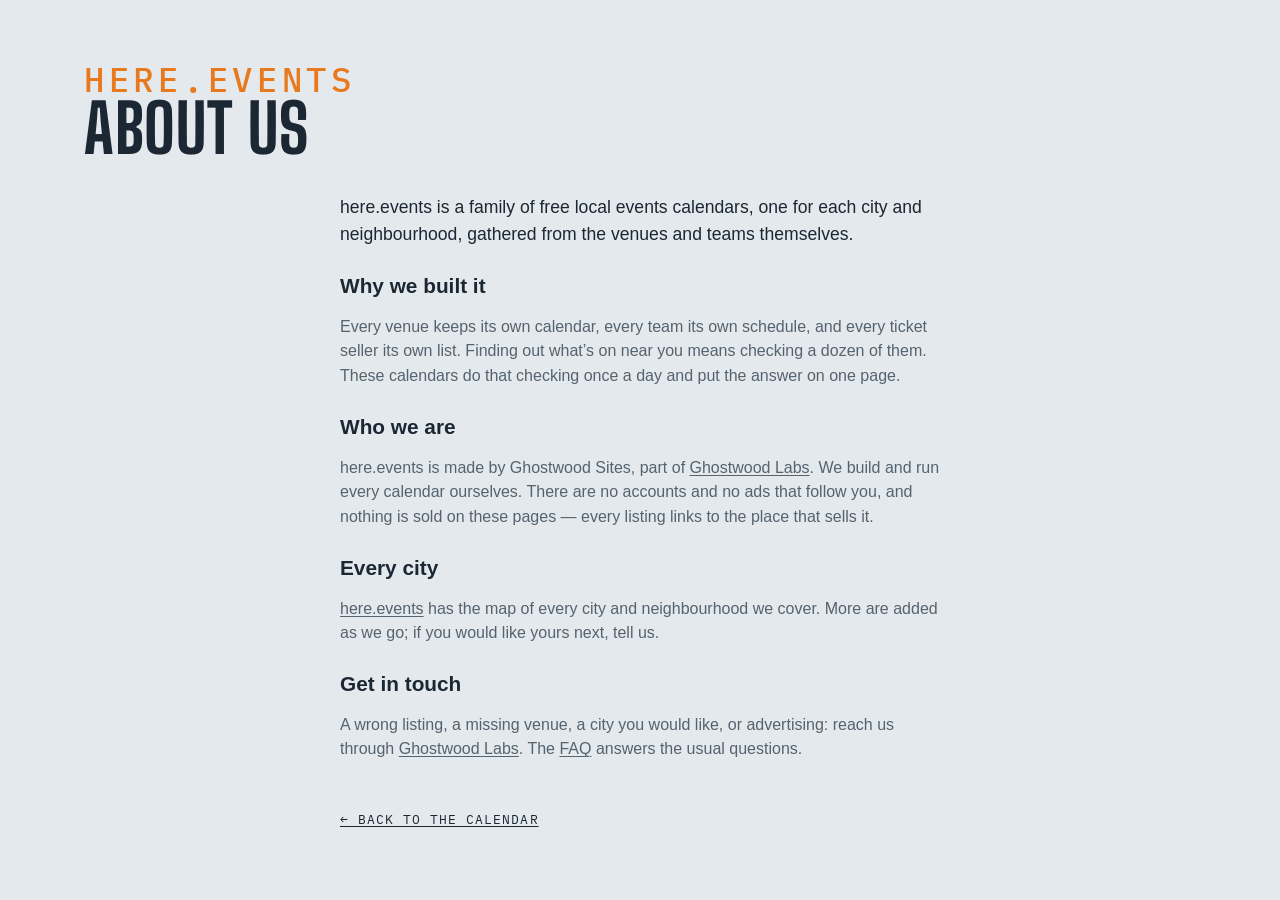
==== site/about.html @ 6497a16a "Sources and About Us as their own pages, FAQ the same on every site, More Cities centred Co-Authored" ====
<!DOCTYPE html>
<html lang="en">
<head>
<meta charset="utf-8">
<meta name="viewport" content="width=device-width, initial-scale=1, viewport-fit=cover">
<meta name="theme-color" media="(prefers-color-scheme: light)" content="#edf1f4">
<meta name="theme-color" media="(prefers-color-scheme: dark)" content="#141a20">
<script>
  try {
    var t = localStorage.getItem('lqa-theme');
    var PHONE = '(max-width: 640px), (pointer: coarse) and (max-height: 500px)';
    if ((t === 'light' || t === 'dark') && !matchMedia(PHONE).matches) document.documentElement.dataset.theme = t;
  } catch (e) { /* no storage — system it is */ }
</script>
<title>About Us — here.events</title>
<meta name="description" content="About here.events: free local events calendars for each city and neighbourhood, gathered from the venues and teams themselves.">
<link rel="icon" href="favicon.svg" type="image/svg+xml">
<link rel="preconnect" href="https://fonts.googleapis.com">
<link rel="preconnect" href="https://fonts.gstatic.com" crossorigin>
<link href="https://fonts.googleapis.com/css2?family=Big+Shoulders:opsz,wght@10..72,500;10..72,700&family=IBM+Plex+Mono:wght@400;500&display=swap" rel="stylesheet">
<link rel="stylesheet" href="styles.css?v=__V__">
<script src="city.js?v=__V__"></script>
</head>
<body>

<!-- the Ghostwood Labs mark, drawn once; the masthead and the footer <use> it -->
<svg width="0" height="0" style="position:absolute" aria-hidden="true">
  <symbol id="gw-mark" viewBox="0 0 576 576">
    <g fill="none" stroke="currentColor" stroke-width="24" stroke-linecap="round" stroke-linejoin="round">
      <path d="M300.19 51.03A26 26 0 0 1 275.81 51.03L235.63 29.71A26 26 0 0 0 210.57 30.08L103.63 91.02A26 26 0 0 0 90.5 113.61L90.5 161.4A26 26 0 0 1 77.38 183.98L39.62 205.52A26 26 0 0 0 26.5 228.1L26.5 347.9A26 26 0 0 0 39.62 370.48L77.38 392.02A26 26 0 0 1 90.5 414.6L90.5 462.39A26 26 0 0 0 103.63 484.98L210.57 545.92A26 26 0 0 0 235.63 546.29L275.81 524.97A26 26 0 0 1 300.19 524.97L340.37 546.29A26 26 0 0 0 365.43 545.92L472.37 484.98A26 26 0 0 0 485.5 462.39L485.5 414.6A26 26 0 0 1 498.62 392.02L536.38 370.48A26 26 0 0 0 549.5 347.9L549.5 228.1A26 26 0 0 0 536.38 205.52L498.62 183.98A26 26 0 0 1 485.5 161.4L485.5 113.61A26 26 0 0 0 472.37 91.02L365.43 30.08A26 26 0 0 0 340.37 29.71L300.19 51.03Z"/>
      <path d="M288 57.5L288 177.5"/>
      <path d="M288 518.5L288 403.5"/>
      <path d="M90.5 176.5L144.63 204.58A26 26 0 0 0 169.19 204.26L209.58 181.92A26 26 0 0 0 223 159.17L223 101.5L158.5 137.5"/>
      <path d="M485.5 176.5L431.37 204.58A26 26 0 0 1 406.81 204.26L366.42 181.92A26 26 0 0 1 353 159.17L353 101.5L417.5 137.5"/>
      <path d="M157 211L157 287.5"/>
      <path d="M419 211L419 287.5"/>
      <path d="M90.5 399.5L144.63 371.42A26 26 0 0 1 169.19 371.74L209.58 394.08A26 26 0 0 1 223 416.83L223 474.5L158.5 438.5"/>
      <path d="M485.5 399.5L431.37 371.42A26 26 0 0 0 406.81 371.74L366.42 394.08A26 26 0 0 0 353 416.83L353 474.5L417.5 438.5"/>
      <path d="M26.5 288L92 325.5L92 250.5"/>
      <path d="M549.5 288L484 325.5L484 250.5"/>
    </g>
  </symbol>
</svg>

<!-- About us (Steve, 2026-10-29: "Create an about us section just to the left of FAQ, make it work
     the same"): one shared page for every city, word for word, like the FAQ. Styled by .ad-page. -->
<header class="masthead">
  <div class="masthead-text">
    <p class="eyebrow">here.events</p>
    <h1>About Us</h1>
  </div>
</header>
<main class="ad-page about-page">
  <p class="ad-lead">here.events is a family of free local events calendars, one for each city and neighbourhood, gathered from the venues and teams themselves.</p>

  <h2>Why we built it</h2>
  <p>Every venue keeps its own calendar, every team its own schedule, and every ticket seller its own list. Finding out what’s on near you means checking a dozen of them. These calendars do that checking once a day and put the answer on one page.</p>

  <h2>Who we are</h2>
  <p>here.events is made by Ghostwood Sites, part of <a href="https://ghostwoodlabs.com/" rel="noopener">Ghostwood Labs</a>. We build and run every calendar ourselves. There are no accounts and no ads that follow you, and nothing is sold on these pages — every listing links to the place that sells it.</p>

  <h2>Every city</h2>
  <p><a href="https://here.events/">here.events</a> has the map of every city and neighbourhood we cover. More are added as we go; if you would like yours next, tell us.</p>

  <h2>Get in touch</h2>
  <p>A wrong listing, a missing venue, a city you would like, or advertising: reach us through <a href="https://ghostwoodlabs.com/" rel="noopener">Ghostwood Labs</a>. The <a href="faq.html">FAQ</a> answers the usual questions.</p>

  <a class="ad-back" href="./">← Back to the calendar</a>
</main>
</body>
</html>
---- site/styles.css ----
/* Lower Queen Anne Events — overcast-sky palette, marquee display type. */

:root {
  --sky: #e4e9ed;        /* overcast paper (a step down from #edf1f4, Steve 2026-10-12: "a little less glaring") */
  --mist: #f7f9fb;       /* card surface (was pure white) */
  --ink: #1b2733;        /* Puget ink */
  --ink-soft: #55636f;
  --ink-bright: #1b2733; /* the logo: pure white in the dark palette, ink here */
  --line: #c3ccd4;
  --gold: #e8791d;       /* Space Needle "Galaxy Gold" */
  --gold-soft: #fbe9d8;
  /* Color coding is muted (a step back from the pure primaries) and each
     group keeps to its own family so a dot or stripe reads as what it is:
     venues are cool (blue → violet → teal), event types are warm (yellow →
     orange → red → pink). */
  /* venue hues (chips, grid ticks, agenda tags): a sweep from teal through
     blue and violet to magenta, neighbors alternating light and dark */
  /* all three families sit a step back from the pure primaries: the same
     hues, less glare, so the stripes and ticks read after the titles */
  --v-ball: #9e3c2d; --v-empower: #9e502d; --v-coors: #9e642d; --v-mission: #9e782d; --v-fillmore: #9e8c2d;
  --v-paramount: #9c9e2d; --v-buell: #889e2d; --v-ellie: #749e2d; --v-boettcher: #609e2d; --v-bellco: #4d9e2d;
  --v-coliseum: #399e2d; --v-nwc: #2d9e36; --v-ogden: #2d9e4a; --v-bluebird: #2d9e5d; --v-summit: #2d9e71;
  --v-marquis: #2d9e85; --v-cervantes: #2d9e99; --v-ophelias: #2d8f9e; --v-hidive: #2d7b9e; --v-grizzly: #2d679e;
  --v-oriental: #2d539e; --v-meowwolf: #2d3f9e; --v-comedyworks: #2f2d9e; --v-vinyl: #432d9e; --v-magness: #572d9e;
  --v-levitt: #6b2d9e; --v-redrocks: #7e2d9e; --v-fiddlers: #922d9e; --v-gothic: #9e2d95; --v-dsgp: #9e2d81;
  --v-folsom: #9e2d6e; --v-cuevents: #9e2d5a; --v-boulder: #9e2d46; --v-chautauqua: #9e2d32;
  --venue-text: 72%;     /* how much of the venue hue the card's venue label keeps (light mode) */
  --tint: 26%;           /* the venue wash behind a series card (light mode; 13% in the dark palette) */
  --row-a: #f3f6f8; --row-b: #d6dde3; /* the list's rows alternate light and dark grey; only a series keeps its venue's hue (Steve, 2026-10-20) */
  /* event-type hues (calendar ticks, agenda right edge): concerts salmon and
     arts crimson keep clear of the brand orange; movies slate = "quiet" */
  --t-concert: #d9664f;
  --t-sports: #d4b106;
  --t-arts: #b8303f;
  --t-movie: #7a8a99;
  --t-community: #d63f9c;
  --t-expo: #2a9d8f;      /* conventions & expos: turquoise, the one hue the types didn't use */
  --t-bar: #c28a12;       /* bar nights: amber, an ale between the sports yellow and concert salmon */
  --alert: #e02b26;       /* cancelled / postponed notes: plain bright red */
  --barh-base: 3.4rem;   /* the pinned filter bar's height (chips 2.25rem + padding) */
  --titleh: 1.7rem;      /* the bar's title line (1.2rem + .5rem gap), added while scrolled */
  --barh: var(--barh-base); /* what the sticky things below the bar offset by */
  --rule: color-mix(in srgb, var(--line), var(--ink-soft)); /* list dividers: a step brighter than --line */
  /* the scorebug (the live game block, .tf-bug): a light panel in this theme, the broadcast's charcoal in the dark one (Steve, 2026-10-12: the charcoal panel on the light card looked bad) */
  --bug-bg: #f9fafb; --bug-frame: #c9d2da; --bug-ink: #1b2733; --bug-soft: #55636f; --bug-dim: #7c8894; --bug-rowline: #d5dce3; --bug-off: #b3bcc5; --bug-muted: #6b7784; --bug-score-bg: #ffffff; --bug-shadow: rgba(15, 25, 35, .10); --bug-redzone: #c8261f;
  --bug-bw: 1px; --frame: var(--line); --frame-w: 1px; /* the game block's frame and the bug's rules: hairlines in the card's line colour here, the 2px broadcast frame in the dark theme (Steve, 2026-10-12: "soften … the borders in general") */
  --cell-mix: 22%; --cell-ink: var(--ink); --cell-bar: 4px; --cell-shadow: none; /* the bug's team cells: a wash of the club colour with a bar of it at the left and ink type, instead of the solid cell ("soften the colors here") */
  --tick-mix: var(--ink); --tick-pct: 65%; /* the refresh countdown ring: the club's colour mixed toward ink here, toward white on the dark ground (the mix itself is written in the .tf-refresh rule: a token holding var(--team-2) would resolve here on :root, where no club colour exists, and come out empty) */
  --dot: color-mix(in srgb, var(--ink-soft) 40%, transparent); /* the dotted underline under the watch strip's links */
  --display: "Big Shoulders", "Arial Narrow", sans-serif;
  --body: -apple-system, BlinkMacSystemFont, "Segoe UI", "Helvetica Neue", sans-serif;
  --mono: "IBM Plex Mono", ui-monospace, Menlo, monospace;
}
/* Dark palette. Applies when the system prefers dark and the visitor hasn't
   picked Light, or whenever they've picked Dark (the toggle sets
   data-theme on <html>; "system" leaves it unset). The two blocks must
   stay identical — CSS has no way to give one ruleset two unrelated
   conditions. */
@media (prefers-color-scheme: dark) {
  :root:not([data-theme="light"]) {
    color-scheme: dark;
    --sky: #141a20; --mist: #1d252e; --ink: #e8edf1; --ink-soft: #9aa7b2; --ink-bright: #ffffff;
    --line: #333f4a; --gold: #f08a33; --gold-soft: #3a2a1a;
    --v-ball: #e99285; --v-empower: #e9a485; --v-coors: #e9b685; --v-mission: #e9c785; --v-fillmore: #e9d985;
    --v-paramount: #e8e985; --v-buell: #d6e985; --v-ellie: #c4e985; --v-boettcher: #b3e985; --v-bellco: #a1e985;
    --v-coliseum: #8fe985; --v-nwc: #85e98d; --v-ogden: #85e99e; --v-bluebird: #85e9b0; --v-summit: #85e9c1;
    --v-marquis: #85e9d3; --v-cervantes: #85e9e5; --v-ophelias: #85dce9; --v-hidive: #85cae9; --v-grizzly: #85b8e9;
    --v-oriental: #85a7e9; --v-meowwolf: #8595e9; --v-comedyworks: #8785e9; --v-vinyl: #9885e9; --v-magness: #aa85e9;
    --v-levitt: #bc85e9; --v-redrocks: #cd85e9; --v-fiddlers: #df85e9; --v-gothic: #e985e2; --v-dsgp: #e985d0;
    --v-folsom: #e985be; --v-cuevents: #e985ad; --v-boulder: #e9859b; --v-chautauqua: #e98589;
    --venue-text: 100%; --tint: 13%;
    --row-a: #1e252c; --row-b: #2c343c;
    --t-concert: #f0806a; --t-sports: #f2d21b; --t-arts: #d63a4f;
    --t-movie: #8b9db0; --t-community: #e660a8; --t-expo: #4fd1c5; --t-bar: #e3ad3c; --alert: #ff4b3e;
    --bug-bg: #2b2d30; --bug-frame: #c9cdd2; --bug-ink: #f4f4f4; --bug-soft: #d5d8dc; --bug-dim: #b9bec4; --bug-rowline: #5c6167; --bug-off: #6a6d72; --bug-muted: #4a4f56; --bug-score-bg: #fafafa; --bug-shadow: rgba(0, 0, 0, .35); --bug-redzone: #ff7b7b;
  --bug-bw: 2px; --frame: var(--ink-soft); --frame-w: 2px; --cell-mix: 100%; --cell-ink: #fff; --cell-bar: 0px; --cell-shadow: 0 1px 2px rgba(0, 0, 0, .5);
    --bug-bw: 2px; --frame: var(--ink-soft); --frame-w: 2px; --cell-mix: 100%; --cell-ink: #fff; --cell-bar: 0px; --cell-shadow: 0 1px 2px rgba(0, 0, 0, .5);
    --tick-mix: white; --tick-pct: 45%;
    --dot: color-mix(in srgb, var(--ink-soft) 60%, transparent);
  }
}
:root[data-theme="dark"] {
  color-scheme: dark;
  --sky: #141a20; --mist: #1d252e; --ink: #e8edf1; --ink-soft: #9aa7b2; --ink-bright: #ffffff;
  --line: #333f4a; --gold: #f08a33; --gold-soft: #3a2a1a;
  --v-ball: #e99285; --v-empower: #e9a485; --v-coors: #e9b685; --v-mission: #e9c785; --v-fillmore: #e9d985;
  --v-paramount: #e8e985; --v-buell: #d6e985; --v-ellie: #c4e985; --v-boettcher: #b3e985; --v-bellco: #a1e985;
  --v-coliseum: #8fe985; --v-nwc: #85e98d; --v-ogden: #85e99e; --v-bluebird: #85e9b0; --v-summit: #85e9c1;
  --v-marquis: #85e9d3; --v-cervantes: #85e9e5; --v-ophelias: #85dce9; --v-hidive: #85cae9; --v-grizzly: #85b8e9;
  --v-oriental: #85a7e9; --v-meowwolf: #8595e9; --v-comedyworks: #8785e9; --v-vinyl: #9885e9; --v-magness: #aa85e9;
  --v-levitt: #bc85e9; --v-redrocks: #cd85e9; --v-fiddlers: #df85e9; --v-gothic: #e985e2; --v-dsgp: #e985d0;
  --v-folsom: #e985be; --v-cuevents: #e985ad; --v-boulder: #e9859b; --v-chautauqua: #e98589;
  --venue-text: 100%; --tint: 13%;
  --row-a: #1e252c; --row-b: #2c343c;
  --t-concert: #f0806a; --t-sports: #f2d21b; --t-arts: #d63a4f;
  --t-movie: #8b9db0; --t-community: #e660a8; --t-expo: #4fd1c5; --t-bar: #e3ad3c; --alert: #ff4b3e;
  --bug-bg: #2b2d30; --bug-frame: #c9cdd2; --bug-ink: #f4f4f4; --bug-soft: #d5d8dc; --bug-dim: #b9bec4; --bug-rowline: #5c6167; --bug-off: #6a6d72; --bug-muted: #4a4f56; --bug-score-bg: #fafafa; --bug-shadow: rgba(0, 0, 0, .35); --bug-redzone: #ff7b7b;
  --tick-mix: white; --tick-pct: 45%;
  --dot: color-mix(in srgb, var(--ink-soft) 60%, transparent);
}
:root[data-theme="light"] { color-scheme: light; }

* { box-sizing: border-box; }
html { scroll-behavior: smooth; overflow-x: clip; } /* clip: the footer bleeds to the viewport edges */
@media (prefers-reduced-motion: reduce) { html { scroll-behavior: auto; } }
/* the page is 62rem wide, and steps wider on big screens so event names
   get a single line: the calendar column is fixed, so all of the extra
   width goes to the cards (the footer line follows) */
:root { --pagew: 62rem; }
@media (min-width: 1180px) { :root { --pagew: 72rem; } }
@media (min-width: 1360px) { :root { --pagew: 80rem; } }
body {
  /* no bottom padding: the sticky footer is the page's last thing, and any
     padding here would show as a blank band under it once the list is short.
     A column flex at least a viewport tall, so a short page (the Teams view
     with one team) still puts the footer at the bottom edge */
  display: flex; flex-direction: column; min-height: 100vh; min-height: 100dvh;
  margin: 0 auto; padding: 0 1.25rem; max-width: var(--pagew);
  background: var(--sky); color: var(--ink);
  font: 16px/1.55 var(--body);
}
/* flex items refuse to shrink below their content's minimum width, so one
   unwrappable line (a TV listing, the compact bar's title) would push a whole
   section past a phone's edge; let them shrink like blocks */
body > * { min-width: 0; }
a { color: inherit; text-underline-offset: 2px; }
:focus-visible { outline: 2px solid var(--ink-soft); outline-offset: 2px; }

/* ---- masthead ---- */
.masthead {
  display: flex; flex-wrap: wrap; gap: 1.5rem; align-items: flex-end;
  justify-content: space-between; padding: 2.5rem 0 1rem;
}
.eyebrow {
  font-family: var(--mono); font-size: .8rem; letter-spacing: .12em;
  text-transform: uppercase; color: var(--gold); margin: 0 0 .3rem;
}
h1 {
  font-family: var(--display); font-weight: 700; font-size: clamp(2.6rem, 7vw, 4.2rem);
  line-height: .92; text-transform: uppercase; letter-spacing: .01em; margin: 0;
}
.masthead-text { min-width: 0; max-width: 100%; } /* a flex item would grow to its widest line and push past a phone's edge */
/* "More Cities" (See All until 2026-10-13, Other Places until 2026-10-18): the pill before the theme pill, to the same map (Steve, 2026-10-12); in the pinned bar the chip's text folds away and the map glyph stays */
/* Add To My Calendar: the first of the masthead's tools (Steve, 2026-10-26, "should move here" — beside More Cities; in the bar from 2026-09-16 until then), sized like the More Cities pill beside it */
.masthead-tools #subscribeBtn { order: 3; display: inline-flex; align-items: center; gap: .45rem; min-height: calc(1.7rem + 8px); padding: 0 .95em; }
.masthead-tools #subscribeBtn svg { width: 1rem; height: 1rem; flex: none; }
.masthead-tools #subscribeBtn:hover { border-color: var(--ink-soft); }
.bar-title .masthead-tools #subscribeBtn { min-height: 1.7rem; padding: 0 .5em; } /* icon-only in the title line, like the pill (the label rule is .bar-title .masthead-tools .chip span) */
.masthead-tools .see-all { order: 4; display: inline-flex; align-items: center; gap: .45rem; min-height: calc(1.7rem + 8px); padding: 0 .95em; text-decoration: none; }
.masthead-tools .see-all svg { width: 1rem; height: 1rem; fill: none; stroke: currentColor; stroke-width: 1.6; stroke-linejoin: round; stroke-linecap: round; }
.masthead-tools .see-all:hover { border-color: var(--ink-soft); }
.bar-title .masthead-tools .see-all { min-height: 1.7rem; padding: 0 .5em; }
/* the mark and the name as one thing: the mark stretches to the text's
   height (eyebrow + title) and keeps square, in the footer mark's white */
.masthead { --mast-title: clamp(2.6rem, 7vw, 4.2rem); } /* the title's size; the eyebrow and the mark are cut from it */
.masthead h1 { font-size: var(--mast-title); }
/* the picture (Steve, 2026-09-21: line art, the Needle's crown the focus):
   the top of the Space Needle from the Highsmith aerial, traced to single
   smooth lines at build (a gradient-magnitude pass over the photo, see the
   memory note), a 4.5:1 window from the spire tip to the Queen Anne treeline
   with the Needle centred and the Cascades ridge behind
   (design/lqa-masthead-lines-gen.py). The
   drawing is a luminance mask (masthead-lines.png, white = line) over a box
   of ink, so the lines are the palette's own ink in either theme. A band
   behind the masthead, the Needle toward the right, dissolving into the page
   on every side — no hard edge where the art stops (Steve, 2026-09-21) */
.masthead { min-height: 11rem; overflow: hidden; isolation: isolate; } /* a slim band (Steve, 2026-09-20: minimal) */
.masthead-photo { /* the drawing fills the gap between the name and the theme pill (Steve, 2026-10-05: "in all the modes try to make it fill this space"): a flex item between them, as tall as the band (the negative margins reach over the band's padding) */
  order: 1; flex: 1 1 0; align-self: stretch; min-width: 0; z-index: -1;
  margin: -2.5rem 0 -1rem; pointer-events: none;
  background: #fff; opacity: .9; /* white lines on the dark palette, black on the light one (Steve: "white and black with antialiasing") */
  -webkit-mask-image: url(masthead-lines.png), linear-gradient(to right, transparent 0%, #000 10%, #000 92%, transparent 100%), linear-gradient(to bottom, #000 0%, #000 58%, transparent 100%);
  mask-image: url(masthead-lines.png), linear-gradient(to right, transparent 0%, #000 10%, #000 92%, transparent 100%), linear-gradient(to bottom, #000 0%, #000 58%, transparent 100%);
  -webkit-mask-size: auto 100%, 100% 100%, 100% 100%; mask-size: auto 100%, 100% 100%, 100% 100%; /* the drawing at the band's height, however wide the gap: the Needle stays whole, the ridge beside it shows as far as the gap allows */
  -webkit-mask-position: 50% 0%, 0 0, 0 0; mask-position: 50% 0%, 0 0, 0 0; /* the Needle is at the drawing's centre, so its spire is the centre of the gap at every width (Steve, 2026-10-05: "make the center the top of the needle") */
  -webkit-mask-repeat: no-repeat; mask-repeat: no-repeat;
  mask-mode: luminance, alpha, alpha;
  -webkit-mask-composite: source-in; mask-composite: intersect;
}
.masthead-tools { order: 2; }
:root[data-theme="light"] .masthead-photo { background: #000; opacity: .7; }
@media (prefers-color-scheme: light) { :root:not([data-theme="dark"]) .masthead-photo { background: #000; opacity: .7; } }
.masthead-text { position: relative; }
.masthead .eyebrow { font-size: calc(var(--mast-title) * .5); font-weight: 500; letter-spacing: .14em; margin-bottom: .1rem; line-height: 1; } /* "Seattle": half the title's size (Steve, 2026-09-16: twice the quarter it was), a shade bolder */
/* the masthead's tools (Steve, 2026-09-14): Add To My Calendar (back here
   2026-10-26), the More Cities pill and the theme pill at the masthead's
   right end — the bar below keeps its room for the switch, filters, search,
   the clubs and the season calendar chip */
.masthead { position: relative; }
.masthead-tools { display: flex; align-items: center; gap: .6rem; flex: none; margin-left: auto; }
.sub { color: var(--ink-soft); max-width: 34rem; margin: .8rem 0 0; }

.updated { /* the "Updated …" stamp: an eyebrow line under the title, spaced like the one above it */
  margin: .3rem 0 0; min-height: 1em;
}
/* Solid-ink pill with the page background as its text — a dark pill in
   light mode, a light one in dark — softened on hover (the event sheet's
   Tickets button). */
.btn-cal {
  display: inline-flex; align-items: center; gap: .55em; margin: auto 0;
  font: 600 1rem/1 var(--body); color: var(--sky); background: var(--ink);
  border: 0; border-radius: 999px; padding: .85em 1.4em .85em 1.15em; cursor: pointer;
  transition: background .15s, color .15s;
}
.btn-cal svg { width: 1.15em; height: 1.15em; flex: none; }
.btn-cal:hover { background: var(--ink-soft); color: var(--sky); }
/* the subscribe pop: app.js placeSubscribePop fixes it under the masthead's
   Add To My Calendar button (right edges aligned); these are the fallback
   position and the look */
.pop {
  position: absolute; right: 0; top: calc(100% + 1.1rem); z-index: 10;
  width: min(18rem, 100%); background: var(--mist); border: 1px solid var(--line);
  border-radius: 8px; padding: 1rem 1.1rem; box-shadow: 0 8px 28px rgba(15, 25, 35, .18);
  font-size: .92rem;
}
.pop p { margin: 0 0 .6rem; }
.pop > :last-child { margin-bottom: 0; }
/* everything in the pop sits on one centre line: the checkbox row, the
   three named calendar tiles, the QR / Copy Link chips, then the note */
.pop-tiles { display: grid; grid-template-columns: repeat(3, 4.6rem); justify-content: center; gap: .6rem; margin: 0 0 .7rem; }
.pop-tools { display: flex; justify-content: center; gap: .5rem; margin: 0 0 .9rem; }
.pop-tools .chip { display: inline-flex; align-items: center; gap: .4rem; text-decoration: none; padding: .45em .85em; }
.pop-tools .chip svg { width: 1rem; height: 1rem; flex: none; color: var(--gold); }
.pop-tools .chip:hover { border-color: var(--ink-soft); }
/* Copy Link: a check replaces the icon for a moment after copying */
.pop-tools .chip.is-done svg { display: none; }
.pop-tools .chip.is-done::before { content: "✓"; font-weight: 700; line-height: 1; }
.qr-panel { text-align: center; margin-bottom: .6rem; }
#qrImg {
  display: inline-block; width: 170px; height: 170px;
  background: #fff; padding: 6px; border-radius: 8px;
}
#qrImg svg { display: block; width: 100%; height: 100%; }
/* a tile: the service's icon over its name */
.tile {
  display: grid; justify-items: center; gap: .4rem;
  padding: .6rem .3rem .5rem; border: 1px solid var(--line); border-radius: 10px;
  background: var(--sky); text-decoration: none; color: var(--ink-soft);
}
.tile-logo { width: 2.4rem; height: 2.4rem; border-radius: 8px; object-fit: contain; }
.tile span { font-family: var(--mono); font-size: .62rem; text-transform: uppercase; letter-spacing: .08em; line-height: 1; }
.tile:hover { border-color: var(--ink-soft); color: var(--ink); }
/* ---- filter bar: one row of matching chips ---- */
/* Funnel (filters), Reset, Copy link, Add To Calendar, then the theme toggle
   at the right end. position: relative makes the bar the box the subscribe
   pop hangs from. */
.filterbar {
  display: flex; flex-wrap: nowrap; gap: .6rem; align-items: center;
  margin: .75rem 0 0; position: relative;
}
.filterbar > * { flex-shrink: 0; }
.filterbar .chip {
  display: inline-flex; align-items: center; gap: .45rem; min-height: 2.25rem;
  position: relative; /* for the visually-hidden labels in .is-tight */
}
.filterbar .chip svg { width: 1rem; height: 1rem; flex: none; }
.filterbar .chip:not(:disabled):hover { border-color: var(--ink-soft); }
/* the funnel's chevron is the panel's open/closed indicator. Its outline is
   deliberately the same whether or not a filter is active — Reset lighting
   up is the "something's filtered" signal. */
/* The bar can't wrap. When its content wouldn't fit — app.js measures and
   sets .is-tight — the view switch's words go (see .view-toggle); the labeled
   Add To My Calendar chip that used to shed its label here left the bar for
   the masthead 2026-10-26. */
/* the Teams chip is a switch: solid while its view is on show */
/* the view switch: list | month | home teams, a three-stop pill like the theme's (same rules, .view-toggle) */
.view-toggle[data-active="month"] .theme-knob { left: calc(3px + var(--tt)); }
.view-toggle[data-active="teams"] .theme-knob { left: calc(3px + 2 * var(--tt)); }
.view-toggle button[aria-checked="true"] { color: var(--sky); }
/* while the Teams view is up the agenda's own controls step aside — the
   filters, search, the Today floater, Add To Calendar and the phone's calendar chip */
html.teams-open .search-wrap,
html.teams-open .cal-toggle { display: none; } /* Add To Calendar stays: in Teams mode it offers the club's season feed */
html.teams-open #calToday { display: none; }
.cal-side:not(.is-float) .cal { margin-bottom: 1.6rem; } /* room for the TODAY tab below the docked card */
/* the search box: a chip that takes typing, a magnifier at its right end and
   no placeholder; it gives up width first when the row gets tight */
.filterbar .search-wrap { position: relative; display: flex; flex: 1 1 10rem; min-width: 10rem; max-width: none; } /* the whole of the row's slack (Steve, 2026-10-24, "span the full width"; capped at 28rem from 2026-09-15 until then) */ /* takes whatever room the row has left, never less than a word's worth: the chips drop their labels first (is-tight) */
#searchBox {
  width: 100%; font: 500 .85rem/1 var(--body); color: var(--ink); background: var(--mist);
  border: 1px solid var(--line); border-radius: 999px; padding: .5em 2.4em .5em .95em; min-height: 2.25rem;
  -webkit-appearance: none; appearance: none;
}
#searchBox::-webkit-search-cancel-button { margin-right: .2em; }
/* hover and focus both just brighten the edge — no orange ring on a text box */
#searchBox:hover { border-color: var(--ink-soft); }
#searchBox:focus, #searchBox:focus-visible { outline: none; border-color: var(--ink); }
.search-wrap svg {
  position: absolute; right: .85rem; top: 50%; width: 1rem; height: 1rem;
  transform: translateY(-50%); color: var(--ink-soft); pointer-events: none;
}
/* Right end of the bar, left to right: the calendar chip (narrow layouts
   only), then the season calendar chip (DOM order keeps the chips together;
   flex order places them); the search box grows to fill the gap before them.
   Add To My Calendar was the bar's last chip from 2026-09-16 to 2026-10-26. */
#calToggle { order: 2; }
#viewToggle { order: -1; } /* the view switch leads the bar in either mode (Steve, 2026-09-14) */
/* light / dark: a two-stop pill at the bar's right end, the ink knob
   sliding under the stop in effect (the system's side until a click) */
.theme-toggle {
  position: relative; display: inline-flex; order: 5;
  padding: 3px; border: 1px solid var(--line); border-radius: 999px; background: var(--mist);
}
.theme-toggle { --tt: 2rem; cursor: pointer; } /* stop width — wider on phones for the tap target; the rim and the knob are click targets too (a press anywhere steps the pill) */
.theme-toggle button {
  position: relative; z-index: 1; width: var(--tt); height: 1.7rem; cursor: pointer;
  background: none; border: 0; padding: 0; color: var(--ink-soft); border-radius: 999px;
  display: grid; place-items: center;
}
.theme-toggle button svg { width: 1rem; height: 1rem; }
.theme-toggle button[aria-checked="true"] { color: var(--sky); } /* still a click target: any stop flips */
.theme-toggle button:not([aria-checked="true"]):hover { color: var(--ink); }
.theme-knob {
  position: absolute; top: 3px; left: 3px; width: var(--tt); height: calc(100% - 6px);
  border-radius: 999px; background: var(--ink); transition: left .18s; /* ink knob, page-colored icon — like a checked box */
}
.theme-toggle[data-active="dark"] .theme-knob { left: calc(3px + var(--tt)); }
.theme-toggle[data-active="system"] .theme-knob { left: calc(3px + 2 * var(--tt)); }
@media (prefers-reduced-motion: reduce) { .theme-knob { transition: none; } }
/* the view stops carry their words — List · Month · Teams — while the bar has room (Steve, 2026-10-24,
   "span the full width … display text for the icons if there is space"; Kona first, every city the same day):
   is-tight (app.js fitFilterBar / fitTeamStrip) drops them back to icons, and the ink knob is measured under
   the lit stop by app.js placeKnob (--knob-x/--knob-w), whatever its width. After the .theme-toggle rules so
   width: auto wins. */
.view-toggle button { width: auto; min-width: var(--tt); padding: 0 .7rem 0 .55rem; gap: .4rem; display: inline-flex; align-items: center; justify-content: center; }
.view-toggle .vt-label { font: 500 .8rem/1 var(--body); letter-spacing: .01em; white-space: nowrap; }
.filterbar.is-tight .view-toggle button { padding: 0; width: var(--tt); }
.filterbar.is-tight .vt-label { display: none; }
.view-toggle[data-active] .theme-knob { left: var(--knob-x, 3px); width: var(--knob-w, var(--tt)); transition: left .18s, width .18s; }
@media (prefers-reduced-motion: reduce) { .view-toggle[data-active] .theme-knob { transition: none; } }
/* the Filter button rides at the end of the view pill, past a hairline, in every mode (Steve, 2026-10-24,
   "for all sites, and modes combine these"): icon + word like the stops, the word going with is-tight; while
   the panel is open it wears the ink like a knob of its own. It is not a stop: the knob never moves to it. */
.view-toggle .vt-filter { width: auto; min-width: var(--tt); padding: 0 .7rem 0 .55rem; } /* a stop like the others — no divider (Steve, 2026-10-24: "vert lines should be consistent") */
.filterbar.is-tight .view-toggle .vt-filter { width: auto; padding: 0 .35rem 0 .4rem; }
.view-toggle .vt-filter[aria-expanded="true"], .view-toggle .vt-filter[aria-expanded="true"]:hover { background: var(--ink); color: var(--sky); border-radius: 999px; }
/* the bar stays pinned at the top while the list scrolls (--barh is its
   height — the month dividers and the calendar strip stick just below it);
   the panel floats open under it, over the content, which stays put */
.filter-area {
  position: sticky; top: 0; z-index: 30; background: var(--sky);
  padding: .55rem 0 .6rem; margin-top: .2rem;
}
.filter-area .filterbar { margin: 0; }
/* the pinned bar's title: one slim line above the chips in the masthead's
   face, shown once the masthead itself has scrolled off; --titleh is what
   it adds to the bar, and html.is-scrolled adds that to --barh */
.bar-title { /* one size for all three parts */
  display: flex; align-items: baseline; gap: .9rem; white-space: nowrap;
  font-family: var(--display); font-weight: 700; font-size: 1.1rem; line-height: 1.2rem;
  text-transform: uppercase; letter-spacing: .02em; margin: 0 0 .5rem;
}
.bar-title[hidden] { display: none; } /* an author display beats the UA [hidden] rule */
.eyebrow[hidden], .bar-eyebrow[hidden] { display: none; } /* an empty eyebrow (a city with no neighbourhood) takes no room */
.bar-name { min-width: 0; overflow: hidden; text-overflow: ellipsis; } /* the title gives way first */
.bar-eyebrow { /* "Seattle" and "Updated …" in the masthead's eyebrow face */
  flex: none; font-family: var(--mono); font-weight: 400; letter-spacing: .08em; color: var(--gold);
}
#barUpdated { display: none; } /* the stamp is the footer's alone (Steve, 2026-09-16) */
html.is-scrolled { --titleh: 2.2rem; --barh: calc(var(--barh-base) + var(--titleh)); } /* the title line carries the masthead's tools while scrolled (app.js markStuck moves them): 1.7rem chips + the .5rem gap */
/* the tools in the title line: icon-only chips a size down, the theme pill scaled to match, at the line's right end (the pop still hangs from the bar below) */
.bar-title .masthead-tools { align-self: center; margin-left: auto; gap: .4rem; }
.bar-title .masthead-tools .chip { min-height: 1.7rem; padding: .2em .5em; }
.bar-title .masthead-tools .chip span { position: absolute; width: 1px; height: 1px; overflow: hidden; clip: rect(0 0 0 0); white-space: nowrap; }
.bar-title .masthead-tools .chip svg { width: 1rem; height: 1rem; }
.bar-title .theme-toggle { zoom: .8; }
.filter-panel {
  position: absolute; left: 0; right: 0; top: calc(100% + .5rem); z-index: 20;
  background: var(--mist); border: 1px solid var(--line);
  border-radius: 10px; padding: 1rem 1.1rem;
  box-shadow: 0 12px 36px rgba(0, 0, 0, .3);
  max-height: calc(100vh - 8rem); max-height: calc(100dvh - 8rem); overflow-y: auto;
}
/* Kayak-style panel: columns of checkbox rows, Select all | Clear all links
   per group, an "only" link on hover, and an event count on the right. */
/* the groups sit in columns with a rule between them (a rule above, on
   phones, where they stack) */
.fp-cols { display: grid; grid-template-columns: repeat(auto-fit, minmax(18rem, 1fr)); gap: 1.25rem 0; } /* wide enough that no name wraps; tablets get two columns */
.fp-group { padding: 0 1.25rem; min-width: 0; } /* columns share the width evenly; a long name clips with an ellipsis rather than pushing the next column out of the panel (2026-10-18, the neighbourhood rows) */
.fp-group:first-child { padding-left: 0; }
.fp-group:last-child { padding-right: 0; }
.fp-group + .fp-group { border-left: 1px solid var(--line); }
@media (max-width: 640px) {
  .fp-group { padding: 0; }
  .fp-group + .fp-group { border-left: 0; border-top: 1px solid var(--line); padding-top: 1.1rem; }
}
/* top row: preset chips (the lit one matches the current state) with the
   Sold Out and Holidays switches pushed to the right. They are switches, not
   allow boxes like the rows below (one narrows the list, one adds days), so
   they wear a pill-and-knob face instead of the tick box */
.fp-switch { position: relative; display: flex; align-items: center; gap: .5rem; cursor: pointer; }
.fp-switch input { position: absolute; opacity: 0; width: 1px; height: 1px; }
.sw {
  flex: none; width: 2rem; height: 1.15rem; position: relative;
  border: 1.5px solid var(--ink-soft); border-radius: 1rem; background: var(--mist);
  transition: background .15s, border-color .15s;
}
.sw::after {
  content: ""; position: absolute; top: .1rem; left: .1rem; width: .75rem; height: .75rem;
  border-radius: 50%; background: var(--ink-soft); transition: transform .15s, background .15s;
}
.fp-switch input:checked + .sw { background: var(--ink); border-color: var(--ink); }
.fp-switch input:checked + .sw::after { transform: translateX(.85rem); background: var(--mist); }
.fp-switch:hover .sw { border-color: var(--ink); }
.fp-switch input:focus-visible + .sw { outline: 2px solid var(--ink-soft); outline-offset: 2px; }
.fp-top { display: flex; align-items: center; gap: 1rem; padding: 0 1.25rem; margin: 0 0 1.1rem; }
/* one row that scrolls sideways at every width, never wraps (Steve,
   2026-09-22); a right-edge fade (.is-more-right, app.js presetEdge) says
   more chips sit beyond the edge and lifts once scrolled to the end */
.fp-presets { display: flex; flex-wrap: nowrap; align-items: center; gap: .4rem; flex: 1; min-width: 0; overflow-x: auto; scrollbar-width: none; padding: 2px 0; scroll-padding: 0 1rem; }
.fp-presets::-webkit-scrollbar { display: none; }
.fp-presets.is-more-right { -webkit-mask-image: linear-gradient(to right, #000 calc(100% - 2.6rem), transparent); mask-image: linear-gradient(to right, #000 calc(100% - 2.6rem), transparent); }
.fp-preset { flex: none; }
.fp-soldout { margin-left: auto; white-space: nowrap; flex: none; }
.fp-holidays { white-space: nowrap; flex: none; }
.fp-preset { font-size: .8rem; padding: .4em .85em; min-height: 2rem; }
.fp-preset:hover { border-color: var(--ink-soft); }
.fp-preset.is-on { background: var(--ink); color: var(--sky); border-color: var(--ink); }
.fp-group h3 {
  white-space: nowrap; /* never wraps (Steve, 2026-09-22) */
  font-family: var(--mono); font-size: .68rem; text-transform: uppercase;
  letter-spacing: .1em; color: var(--ink); margin: 0 0 .35rem; font-weight: 700; /* bold, ink (Steve, 2026-09-22) */
  display: flex; align-items: baseline; gap: .6rem;
}
/* All · None at the heading's right end: plain words in the heading's own face, not chips */
.fp-allnone { margin-left: auto; display: inline-flex; align-items: baseline; gap: .35rem; font-weight: 500; color: var(--ink-soft); } /* the links stay quiet next to the bold title */
.fp-allnone i { font-style: normal; opacity: .6; }
.fp-set { font: inherit; letter-spacing: inherit; text-transform: inherit; color: var(--ink-soft); background: none; border: 0; padding: 0; cursor: pointer; text-decoration: underline; text-decoration-color: color-mix(in srgb, var(--ink-soft) 50%, transparent); text-underline-offset: 2px; }
.fp-set:hover { color: var(--ink); text-decoration-color: currentColor; }
.fp-list { display: flex; flex-direction: column; }
.fp-list + h3 { margin-top: 1rem; } /* a second group stacked in the same column */
.fp-list[hidden] + h3 { margin-top: 0; } /* a group folded away leaves the next heading level with the other columns' */
.fp-row { display: flex; align-items: center; gap: .5rem; padding: .3rem .35rem; border-radius: 6px; }
.fp-row:hover { background: var(--sky); }
.fp-check { position: relative; display: flex; align-items: center; gap: .6rem; cursor: pointer; min-width: 0; }
/* the Show | Hide pair at the row's end (Steve, 2026-09-22, third pass):
   two small words joined into one pill. Neither lit = no preference; the
   lit one is ink. Hide lit strikes the row's name */
.fp-seg { flex: none; display: inline-flex; margin-left: auto; border: 1.5px solid var(--line); border-radius: 999px; background: var(--mist); overflow: hidden; }
.fp-seg-b {
  font: inherit; font-size: .68rem; line-height: 1; letter-spacing: .02em; color: var(--ink-soft);
  background: none; border: 0; padding: .28rem .55rem; margin: 0; cursor: pointer;
}
.fp-seg-b + .fp-seg-b { border-left: 1.5px solid var(--line); }
.fp-seg-b:hover { color: var(--ink); background: color-mix(in srgb, var(--ink) 8%, transparent); }
.fp-seg-b[aria-pressed="true"] { color: var(--mist); background: var(--ink); }
.fp-seg-b:focus-visible { outline: 2px solid var(--ink-soft); outline-offset: 2px; }
.fp-check:hover .fp-name { color: var(--ink); }
.fp-name { font-size: .88rem; display: flex; align-items: center; gap: .45rem; white-space: nowrap; min-width: 0; }
.fp-name > * { overflow: hidden; text-overflow: ellipsis; } /* never wraps; a too-narrow column clips with an ellipsis */
.fp-name a { text-decoration-color: var(--line); }
.fp-name a:hover { text-decoration-color: var(--ink-soft); }
.fp-row:has(.fp-seg[data-mode="ex"]) .fp-name { opacity: .55; } /* a hidden row reads dimmed — the colour change alone, no strike-through (Steve, 2026-10-05) */
/* a city-wide site folds its column by neighbourhood (seattle-events, 2026-10-18): the neighbourhood's row carries a chevron that
   opens the rooms under it, indented behind a hairline; its Show | Hide pair works every room at once */
.fp-hood .fp-name { font-weight: 600; }
.fp-fold { flex: none; width: 1.15rem; height: 1.15rem; display: inline-flex; align-items: center; justify-content: center; border: 0; border-radius: 4px; background: none; padding: 0; margin: 0 -.1rem 0 -.2rem; color: var(--ink-soft); cursor: pointer; }
.fp-fold:hover { color: var(--ink); background: color-mix(in srgb, var(--ink) 8%, transparent); }
.fp-fold svg { width: .72rem; height: .72rem; transition: transform .15s; }
.fp-fold[aria-expanded="true"] svg { transform: rotate(90deg); }
.fp-sub { display: flex; flex-direction: column; margin: 0 0 .25rem 1rem; padding-left: .3rem; border-left: 1px solid var(--line); }
.fp-sub[hidden] { display: none; }
.fp-tail .fp-name { color: var(--ink-soft); font-style: italic; } /* the "More rooms" row at a group's foot: the rooms the usual view hides, folded (2026-10-18) */
.fp-tail:has(.fp-seg[data-mode="ex"]) .fp-name { opacity: 1; } /* it is usually all-Hide; dimming it too would make it vanish */
/* three groups — the two venue lists (Lower Queen Anne the wider), Teams
   (Steve, 2026-09-20; Capacity rows dropped 2026-09-22) */
@media (min-width: 641px) and (max-width: 899px) { .fp-tree .fp-cols { grid-template-columns: 1.1fr 1fr; } .fp-tree .fp-group:nth-child(3) { grid-column: 1; border-left: 0; padding-left: 0; padding-right: 1.25rem; border-top: 1px solid var(--line); padding-top: 1rem; margin-top: -.25rem; } } /* tablets: two columns, Teams under Lower Queen Anne (three squeezed the headings into wraps) */
@media (min-width: 900px) { .fp-tree .fp-cols { grid-template-columns: 1.15fr 1fr 1fr; } .fp-tree { right: auto; width: min(100%, 58rem); } } /* three columns of about twelve rows each (Festivals under Home Teams, 2026-10-05); the panel no wider than they need — it used to run the toolbar's width and stretch the rows across it (Steve: "feel free to shrink the width of the filter pop up") */
.fp-note { font-family: var(--mono); font-size: .66rem; color: var(--ink-soft); letter-spacing: .04em; margin-left: .35rem; } /* a band's seat range after its name */
.chip {
  font: 500 .85rem/1 var(--body); cursor: pointer; border-radius: 999px;
  padding: .5em .95em; background: var(--mist); color: var(--ink);
  border: 1px solid var(--line);
}

/* ---- agenda layout: list + docked mini calendar ---- */
.agenda { margin-top: 1.6rem; }
/* the view note: one plain line above the list while the view is not the
   usual one, the way back at its right (app.js renderViewNote) */
.view-note { display: flex; align-items: center; gap: .8rem; flex-wrap: wrap; margin: 0 0 1.1rem; padding: .55rem .9rem; border: 1px solid var(--line); border-radius: 10px; background: var(--mist); font-size: .88rem; }
.fp-group h3[hidden], .fp-list[hidden] { display: none; } /* a group with no rows in this city folds away with its heading (the flex displays above would otherwise beat [hidden]; Steve, 2026-10-11) */
.view-note[hidden] { display: none; }
.view-note .chip { margin-left: auto; font-size: .78rem; padding: .3em .75em; min-height: 1.9rem; }
/* the toast: a word above the footer after hiding something from the sheet, with Undo */
.toast { position: fixed; left: 50%; bottom: calc(3.6rem + env(safe-area-inset-bottom)); transform: translateX(-50%); z-index: 40; display: flex; align-items: center; gap: 1rem; padding: .6rem .6rem .6rem 1rem; border-radius: 999px; background: var(--ink); color: var(--sky); font-size: .88rem; box-shadow: 0 12px 36px rgba(0, 0, 0, .35); max-width: calc(100vw - 2rem); }
.toast[hidden] { display: none; }
.toast button { font: 700 .82rem/1 var(--body); color: var(--gold); background: none; border: 1px solid color-mix(in srgb, var(--sky) 35%, transparent); border-radius: 999px; padding: .45em .9em; cursor: pointer; }
.toast button:hover { border-color: var(--sky); }
.agenda, .teams { margin-bottom: 1.5rem; } /* the gap above the footer (its own top margin is auto) */
.agenda-layout {
  display: grid; grid-template-columns: minmax(0, 1fr) 18rem;
  gap: 0 2.5rem; align-items: start;
}
.agenda-layout > ol { grid-column: 1; }
.cal-side { position: sticky; top: calc(var(--barh) + .5rem); grid-column: 2; grid-row: 1; } /* same offset under the bar as the pops */
/* the Add To Calendar pop hangs over the docked calendar (same width, same right edge)
   and is shorter, so the calendar steps out while the pop is open */
.cal-side:not(.is-float) .cal { transition: opacity .15s; }
html.pop-open .cal-side:not(.is-float) .cal { opacity: 0; pointer-events: none; }
/* Below the page's full width (62rem + padding) the calendar never docks —
   beside the list it would squeeze the cards to a sliver — so from here
   down it floats over the list instead. */
@media (max-width: 1023px) {
  .agenda-layout { display: flex; flex-direction: column; }
  /* the grid's align-items: start carries over; the strip must span the
     column or it shrinks to its content (it has none, so its right edge —
     where the handle hangs — would be the left edge of the page) */
  .cal-side { align-self: stretch; width: 100%; }
  /* a zero-height sticky strip, first in the column, carrying the handle
     (hanging off its right end) and the floating calendar; both ride along
     as the list scrolls */
  .cal-side { order: -1; height: 0; top: calc(var(--barh) + .5rem); z-index: 15; }
  .cal-side.is-float .cal {
    position: absolute; z-index: 14; right: 0; top: 0; /* right under the pinned bar */
    width: min(22rem, 100%);
    max-height: calc(100vh - 5rem); max-height: calc(100dvh - 5rem); overflow-y: auto;
  }
  .cal-side.is-float .cal-month { box-shadow: 0 12px 36px rgba(0, 0, 0, .3); }
}

/* ---- the Month view: the month's events, as the filters leave them, on one calendar ---- */
html.month-open .agenda-layout, html.month-open .cal-toggle { display: none; } /* the list and its mini calendar step aside; the board is the month */
/* ---- the month view: one continuous grid of weeks, square days (Steve, 2026-09-15) ----
   The grid runs from this month on with no end (app.js appends months as
   the sentinel nears the window), sized to the window: seven squares across,
   the page scrolling down them under the pinned filter bar; the ‹ MONTH ›
   header and the weekday row stick under the bar and name the month at the
   top (the sticky footer stays pinned at the bottom as everywhere). A day
   carries its events' names only, as many as fit, the rest folded into
   "+N more" (fitBoardCells); a tap on the day opens the card listing them all. */
.month-board[hidden] { display: none; }
.month-board { margin: 0 auto; max-width: 100%; position: relative; } /* app.js sizeBoard sets its width: seven squares that show the whole month in the window at the top of the page, centred when that is narrower than the page */
.mb-sticky { position: sticky; top: var(--barh); z-index: 6; background: var(--sky); padding-top: 1.9rem; } /* the room is the TODAY tab's, which rises from the header (Steve: an up tab) */
.mb-head { position: relative; } /* the tab and, on a centred board, the vertical month name hang off it */
/* TODAY over the month view's header: the same tab, upside down — rising from the header's top edge */
.cal-head button.cal-today-tab { width: auto; height: auto; min-width: 0; min-height: 0; display: inline-flex; border-radius: 6px 6px 0 0; } /* not the header's arrow-button size, nor the phones' 2.75rem touch minimum */
.cal-head button.cal-today-tab svg { width: .85rem; height: .85rem; }
.cal-head button.cal-today-tab[hidden] { display: none; } /* the override above would otherwise beat [hidden] */
.mb-head .cal-today-tab { top: auto; bottom: 100%; border-top: 2px solid var(--ink-soft); border-bottom: 0; border-radius: 6px 6px 0 0; padding: .24rem .7rem .3rem; box-shadow: 0 -3px 8px rgba(0, 0, 0, .25); }
/* the board centred narrower than the page (sizeBoard's is-narrow): the months' names stand beside their blocks, so the header keeps only ‹ › */
/* …and on a centred board the header goes altogether (Steve, 2026-09-16: "useless" — the names beside the blocks say the month and open the picker; scrolling moves the months); what stays is the sticky anchor, a hair tall, and TODAY as a chip under the filter bar while another month is at the top */
.month-board.is-narrow .mb-head { display: none; }
.month-board.is-narrow .mb-sticky { padding-top: 0; height: .4rem; }
.month-board.is-narrow .mb-sticky > .cal-today-tab { top: .4rem; bottom: auto; border: 2px solid var(--ink-soft); border-radius: 6px; box-shadow: 0 3px 8px rgba(0, 0, 0, .25); } /* painted: the days scroll under it, not through the gap to the bar; the TODAY tab hangs from its foot */
.mb-sticky .mb-head { border-bottom: 2px solid var(--ink-soft); border-radius: 10px; padding-bottom: .3rem; } /* the header on its own: the weekday row went with each month */
.mb-wdays { display: grid; grid-template-columns: repeat(7, minmax(0, 1fr)); background: var(--mist); border: 2px solid var(--ink-soft); border-bottom: 0; border-radius: 10px 10px 0 0; font-family: var(--mono); font-size: .62rem; letter-spacing: .1em; text-transform: uppercase; color: var(--ink-soft); }
.mb-wdays span { padding: .1rem .35rem .3rem; text-align: center; } /* centred over the column (Steve, 2026-09-16) */
/* every month its own block (Steve, 2026-09-15): a framed grid padded to whole weeks with blank slots, a gap between months, its name standing beside it on a centred board */
.mb-month { position: relative; margin-top: .8rem; }
.mb-days { border: 2px solid var(--ink-soft); border-radius: 0 0 10px 10px; overflow: hidden; grid-auto-rows: auto; }
/* the month's name: standing beside its block on a centred board; on a full-width board the pinned ‹ MONTH › bar names the month, so no heading over the block as well (it read twice — Steve's review, 2026-09-16) */
.mb-mname { display: none; font: 700 .95rem/1 var(--display); text-transform: uppercase; letter-spacing: .12em; color: var(--ink); background: none; border: 0; padding: .15rem .1rem .35rem; margin: 0; cursor: pointer; text-align: left; border-radius: 6px; }
.mb-mname:hover { color: var(--ink-soft); }
.month-board.is-narrow .mb-mname { display: block; position: absolute; right: calc(100% + .9rem); top: 50%; translate: 0 -50%; /* centred on its block (Steve, 2026-09-15) */ writing-mode: vertical-rl; transform: rotate(180deg); transform-origin: center; font: 700 var(--mname, 3rem)/1 var(--display); text-transform: uppercase; letter-spacing: .08em; color: var(--ink); background: none; border: 0; padding: 0; margin: 0; cursor: pointer; white-space: nowrap; border-radius: 6px; }
.month-board.is-narrow .mb-mname:hover { color: var(--ink-soft); }
.month-board.is-narrow .mb-mname:focus-visible { outline: 2px solid var(--ink); outline-offset: 4px; }
.month-board.is-short .mb-days > .cal-day { aspect-ratio: auto; height: var(--cellh); } /* a full-width board that would run past the window: the days give up a little height (never under 60% of their width) so the month fits (app.js sizeBoard) */
.mb-days > .cal-day { aspect-ratio: 1; height: auto; display: flex; flex-direction: column; align-items: stretch; gap: .15rem; padding: .3rem .3rem .35rem; cursor: pointer; }
.mb-days > .cal-day:hover { background: color-mix(in srgb, var(--ink) 6%, var(--mist)); }
.mb-days > .cal-day.is-today:hover { background: color-mix(in srgb, var(--ink) 26%, var(--mist)); }
.mb-days > .cal-day.is-blank { aspect-ratio: 1; margin: 0; width: auto; cursor: default; background: color-mix(in srgb, var(--line) 35%, var(--mist)); } /* a padding slot is a cell like the rest, a shade darker */
.mb-days > .cal-day.is-blank:hover { background: color-mix(in srgb, var(--line) 35%, var(--mist)); }
.mb-days .num { font-size: clamp(.72rem, 1.3vw, 1rem); line-height: 1; margin-bottom: .1rem; }
.mb-days .hol { font-size: .58rem; line-height: 1.2; color: var(--gold); letter-spacing: .06em; text-transform: uppercase; }
.mb-days .ticks { display: none; } /* phones only (below) */
/* an event on a day: its name only (Steve, 2026-09-15 — no times), one line in its venue's colour */
/* no venue colours on the names (Steve, 2026-09-15, late): plain ink, a neutral wash on hover and in the day's card */
.mb-ev { display: block; flex: none; width: 100%; text-align: left; font-family: var(--body); font-size: .7rem; line-height: 1.25; color: var(--ink); background: none; border: 0; border-radius: 4px; padding: .12rem .2rem; cursor: pointer; overflow: hidden; text-overflow: ellipsis; white-space: nowrap; font-weight: 600; }
.mb-ev:hover { background: color-mix(in srgb, var(--ink) 10%, transparent); }
.mb-ev[hidden] { display: none; }
.mb-ev.is-off { text-decoration: line-through; opacity: .7; }
.mb-more { flex: none; align-self: flex-start; font: inherit; font-family: var(--mono); font-size: .62rem; color: var(--ink-soft); background: none; border: 0; padding: .1rem .2rem; cursor: pointer; }
.mb-more[hidden] { display: none; }
.mb-more:hover { color: var(--ink); }
.mb-days .cal-day.is-past .mb-ev { opacity: .55; }
.mb-sentinel { height: 1px; }
/* the day's card: opens over the tapped day (the day, grown) and lists everything on it */
.mb-pop { position: fixed; z-index: 31; background: var(--mist); border: 2px solid var(--ink-soft); border-radius: 10px; box-shadow: 0 14px 40px rgba(0, 0, 0, .35); padding: .6rem .7rem .7rem; max-height: min(70vh, 32rem); overflow-y: auto; transform-origin: top left; animation: mb-pop-in .16s ease-out; }
@keyframes mb-pop-in { from { opacity: 0; transform: scale(.94); } to { opacity: 1; transform: none; } }
@media (prefers-reduced-motion: reduce) { .mb-pop { animation: none; } }
@media (max-width: 640px) { .mb-pop { left: 0; right: 0; bottom: 0; top: auto; width: auto; max-height: 70vh; border-radius: 12px 12px 0 0; border-bottom: 0; padding-bottom: calc(.7rem + env(safe-area-inset-bottom, 0px)); transform-origin: bottom center; } } /* a sheet from the foot, like the event's (app.js openDayPop leaves the position to this) */
.mb-pop h3 { font-family: var(--display); font-weight: 700; font-size: 1rem; text-transform: uppercase; letter-spacing: .06em; margin: 0 0 .5rem; display: flex; align-items: baseline; gap: .6rem; }
.mb-pop h3 .mb-pop-n { font-family: var(--mono); font-weight: 400; font-size: .68rem; letter-spacing: .1em; color: var(--ink-soft); }
.mb-pop .mb-ev { font-size: .85rem; padding: .4rem .6rem; margin-bottom: .35rem; white-space: normal; background: color-mix(in srgb, var(--ink) 6%, transparent); }
.mb-pop .mb-ev:hover { background: color-mix(in srgb, var(--ink) 14%, transparent); }
.mb-pop .mb-ev .mb-sub { display: block; font-family: var(--mono); font-weight: 400; font-size: .68rem; letter-spacing: .04em; color: var(--ink-soft); margin-top: .1rem; }
.mb-pop .mb-none { font-family: var(--mono); font-size: .8rem; color: var(--ink-soft); margin: 0; }
@media (max-width: 640px) { /* phones: the days are too small for names — they carry the venue ticks; the tap opens the same card */
  .mb-days > .cal-day { padding: .2rem .25rem; gap: .1rem; }
  .mb-days .hol, .mb-days .mb-ev, .mb-days .mb-more { display: none; }
  .mb-days .ticks { display: flex; }
}

/* ---- mini month calendar: a nav bar, then one framed card per month ---- */
.cal { display: grid; gap: 0; position: relative; } /* the header bar and the card are one piece; the TODAY tab hangs from its foot */
/* TODAY: a tab out of the calendar's foot, the odds tab's cut (Steve, 2026-09-15) — shown only while the list has left today (app.js syncTodayFloat) */
.cal-today-tab {
  position: absolute; top: 100%; left: 50%; transform: translateX(-50%); z-index: 4; display: inline-flex; align-items: center; gap: .35rem;
  font: 700 .62rem/1 var(--mono); letter-spacing: .14em; text-transform: uppercase; color: #f4f4f4; background: #2b2d30;
  border: 2px solid var(--ink-soft); border-top: 0; border-radius: 0 0 6px 6px; padding: .28rem .7rem .24rem; cursor: pointer; zoom: 1.15; /* the frame's own colour (Steve, 2026-09-15: the borders should match) */
  box-shadow: 0 3px 8px rgba(0, 0, 0, .25);
}
.cal-today-tab svg { width: .85rem; height: .85rem; }
.cal-today-tab:hover { background: #3a3d41; }
.cal-today-tab[hidden] { display: none; }
.cal[hidden] { display: none; } /* an author display beats the UA [hidden] rule */
.cal-months { display: grid; gap: 1.1rem; grid-auto-rows: max-content; } /* rows stay card-sized even while the reel pins the box's height */
/* when the month changes the cards move like a reel (app.js swapCal):
   forward, the top card scrolls up and out while the new one rises in from
   below; backward is the mirror. The box is clipped for the run. */
.cal-month { background: var(--mist); border: 2px solid var(--ink-soft); border-radius: 10px; overflow: hidden; }
/* ‹ MONTH › as the card's header: ‹ flush left, › flush right, the name
   dead center, joined to the card below (Today is a floater at the lower right) */
.cal-head {
  display: grid; grid-template-columns: 1fr auto 1fr; align-items: center;
  padding: .3rem .3rem .1rem; background: var(--mist);
  border: 2px solid var(--ink-soft); border-bottom: 0; border-radius: 10px 10px 0 0; /* the month card's frame */
}
.cal-head #calNext, .cal-head #mbNext { justify-self: end; } /* ‹ flush left, › flush right on both calendars */
.cal-head button.cal-cur { /* the month's name: a button that opens the month / year picker (outranks the bar's control rule below) */
  font-family: var(--display); font-weight: 700; font-size: 1rem;
  text-transform: uppercase; letter-spacing: .12em; text-align: center;
  display: inline-block; background: none; border: 0; color: var(--ink); cursor: pointer; padding: .1rem .5rem; border-radius: 6px; width: auto; min-width: 0; height: auto; min-height: 0;
}
.cal-head button.cal-cur:hover { background: color-mix(in srgb, var(--ink) 10%, var(--mist)); }
/* the month / year picker under a calendar's header (app.js openMonthPick) */
.cal-pick { position: fixed; z-index: 30; width: 15rem; padding: .6rem; background: var(--mist); border: 1px solid var(--line); border-radius: 10px; box-shadow: 0 12px 36px rgba(0, 0, 0, .3); }
.cp-head { display: grid; grid-template-columns: 2rem 1fr 2rem; align-items: center; margin-bottom: .45rem; }
.cp-head button { background: none; border: 0; color: var(--ink); font-size: 1.3rem; line-height: 1; cursor: pointer; border-radius: 6px; height: 1.75rem; }
.cp-head button:disabled { opacity: .3; cursor: default; }
.cp-head button:not(:disabled):hover { background: color-mix(in srgb, var(--ink) 10%, var(--mist)); }
.cp-year { font-family: var(--display); font-weight: 700; font-size: 1.05rem; letter-spacing: .1em; text-align: center; }
.cp-grid { display: grid; grid-template-columns: repeat(3, 1fr); gap: .3rem; }
.cp-grid button { font-family: var(--mono); font-size: .78rem; text-transform: uppercase; letter-spacing: .06em; padding: .45rem 0; background: none; border: 1px solid var(--line); border-radius: 6px; color: var(--ink); cursor: pointer; }
.cp-grid button:disabled { opacity: .3; cursor: default; }
.cp-grid button:not(:disabled):hover { border-color: var(--ink-soft); }
.cp-grid button.is-on { background: var(--ink); color: var(--sky); border-color: var(--ink); }
.cal-head button { /* flat controls inside the bar */
  display: inline-grid; place-items: center; width: 2rem; height: 1.75rem; cursor: pointer;
  background: none; color: var(--ink); border: 0; border-radius: 6px;
  transition: background .15s, transform .1s;
}
.cal-head button svg { width: 1rem; height: 1rem; }
.cal-head button:disabled { opacity: .3; cursor: default; }
.cal-head button:not(:disabled):hover { background: color-mix(in srgb, var(--ink) 10%, var(--mist)); }
.cal-head button:not(:disabled):active { transform: translateY(1px); }
.cal-month { border-radius: 0 0 10px 10px; }
.cal-mname { display: none; } /* the header carries the name */
/* floating over the list on a small screen the pair's outline is a touch
   brighter than the docked hairline, being over content */
.cal-side.is-float .cal-head, .cal-side.is-float .cal-month { border-color: color-mix(in srgb, var(--ink) 40%, var(--ink-soft)); }
/* each card: its name across the top in the display face, over a hairline
   where the weekday row used to be, then only its own days (the grid is
   padded to whole weeks with blank cells, never with the neighbor months'
   dates; the columns run Sunday to Saturday)  */
.cal-mname { padding: .45rem .6rem .3rem; border-bottom: 1px solid var(--line); font-size: .95rem; letter-spacing: .12em; }
.cal-days { display: grid; grid-template-columns: repeat(7, minmax(0, 1fr)); gap: 1px; background: var(--line); } /* minmax(0, …): a day's row of ticks can't widen its column, so the seven fit a 320px phone (the ticks wrap under) */
.cal-days > * {
  aspect-ratio: 1; padding: .2rem .25rem; /* square cells */
  font-family: var(--mono); font-size: .68rem; text-align: left; vertical-align: top;
}
/* The hairlines are the 1px gaps of the grid showing the container's line
   color through — so every horizontal and vertical line is one continuous
   stroke on the same pixel row/column. Each real day is an opaque cell, so
   it comes out boxed on all four sides. The padding slots before the 1st
   and after the last day are opaque too and stretch one pixel into the gap
   beside them (leading ones to the left, trailing ones to the right and
   down) so no lines are drawn between padding slots — only where they meet
   a day, plus the rule under the month's name, which runs the full width. */
/* a day: the number top-left (a button centres its content otherwise, so a
   day with two rows of ticks lifted its number), the ticks under it as a
   centred block of at most four a row (Steve, 2026-09-15) */
.cal-day { background: var(--mist); border: 0; color: var(--ink); display: flex; flex-direction: column; align-items: stretch; justify-content: flex-start; width: 100%; min-width: 0; overflow: hidden; }
.cal-day.is-blank { width: auto; aspect-ratio: auto; margin: 0 0 0 -1px; } /* stretches with its margins; the row's height comes from its days */
.cal-day:not(.is-blank) ~ .cal-day.is-blank { margin: 0 -1px -1px 0; }
button.cal-day { cursor: pointer; }
/* inset ring rather than a border so the cell doesn't shift; the fill is a
   touch of ink over the card (lighter in dark mode, darker in light), so
   it reads in both themes */
button.cal-day:hover { background: color-mix(in srgb, var(--ink) 10%, var(--mist)); box-shadow: inset 0 0 0 1px var(--ink-soft); }
.cal-day .num { display: block; font-size: .88rem; line-height: 1; text-align: left; }
/* today: the hover treatment, a touch brighter, held */
.cal-day.is-today { background: color-mix(in srgb, var(--ink) 20%, var(--mist)); box-shadow: inset 0 0 0 1px var(--ink); }
.cal-day.is-today .num { font-weight: 700; }
/* three round dots at most, centred, then a "+" for the rest — the row sits at the cell's foot, the + the dots' own height and on their line (Steve, 2026-09-15 / 16) */
.ticks { display: flex; justify-content: center; align-items: center; gap: 2px; margin: auto auto 0; padding-top: .3rem; height: .32rem; box-sizing: content-box; }
.ticks i { width: .32rem; height: .32rem; border-radius: 50%; background: var(--dot, var(--ink-soft)); flex: none; }
.ticks .tick-more { display: block; width: .32rem; height: .32rem; margin-left: 1px; flex: none; color: var(--ink-soft); background: linear-gradient(currentColor, currentColor) center / 100% 1.5px no-repeat, linear-gradient(currentColor, currentColor) center / 1.5px 100% no-repeat; font-size: 0; }
/* past days go grey: the number in the soft ink, the venue ticks washed
   out — still tinted enough to tell venues apart, just clearly behind us */
.cal-day.is-past { color: var(--ink-soft); }
.cal-day.is-past .ticks i { filter: saturate(.4); opacity: .6; }

/* ---- agenda ---- */
.agenda ol { list-style: none; margin: 0; padding: 0; }
.agenda .empty { color: var(--ink-soft); }
/* dividers: a name centered between two rules, in the masthead's stamp type
   (see .updated) a size down. The month one is stuck to the top of the
   viewport while its month scrolls by (the next month's slides over it);
   holiday ones just scroll past. */
/* the name sits on a rule that fades out toward both edges (the rule is the
   row's background; the name's own background knocks it out behind the text) */
.month-row, .holiday-row {
  position: relative; display: flex; justify-content: center; align-items: center; gap: .6rem; flex-wrap: wrap;
  padding: .6rem 0 .45rem;
  font-family: var(--display); font-weight: 700; font-size: 1.2rem; line-height: 1;
  text-transform: uppercase; letter-spacing: .08em; color: var(--ink);
  /* opaque above the rule, fading out below it: while stuck, the rows
     scroll on under the lower half and dissolve as they near the line, so
     they never run into the oval that hangs below it */
  background: linear-gradient(var(--sky) 50%, transparent);
}
/* the rule itself: a 1px layer at the row's center, above the shadow. A
   month's warms to the brand orange at the middle like the footer's edge;
   a holiday's stays the plain list rule */
.month-row::before, .holiday-row::before {
  content: ""; position: absolute; left: 0; right: 0; top: 50%; height: 1px; z-index: 1;
  background: linear-gradient(90deg, transparent, var(--rule) 15%, var(--rule) 85%, transparent);
}
.month-row::before { background: linear-gradient(90deg, transparent, var(--line) 15%, var(--gold) 50%, var(--line) 85%, transparent); }
.month-row > span, .holiday-row > span { position: relative; z-index: 1; background: var(--sky); padding: 0 .9rem; }
/* the label sits in an oval the rule runs into: the same 1px line as the
   rule, bent around the name (months and holidays alike) */
.month-row > span, .holiday-row > span {
  border: 1px solid var(--rule); border-radius: 999px; padding: .4em 1.1em .3em;
  background: color-mix(in srgb, var(--rule) 15%, var(--sky)); /* a whisper above the page, well clear of the outline */
}
.month-row > span:not(.hol-pill) { border-color: var(--gold); } /* the month oval takes the orange its rule arrives in */
.holiday-row > span, .month-row > .hol-pill { display: inline-flex; align-items: center; gap: .5rem; }
/* a holiday is a flag, not another divider: a solid orange pill, ink type,
   on the same orange-centred rule as a month's */
.holiday-row::before { background: linear-gradient(90deg, transparent, var(--line) 15%, var(--gold) 50%, var(--line) 85%, transparent); }
.holiday-row > span, .month-row > .hol-pill { background: var(--gold); border-color: var(--gold); color: #1b2733; }
/* a holiday sharing the month's row: its own pill beside the month's, a
   size down like a holiday row, gone while the month is stuck up top */
.month-row > .hol-pill { font-size: 1.05rem; }
.month-row.is-stuck > .hol-pill { display: none; }
/* a month with only holidays: the month oval ends on the page's centre line,
   every month's the same, and its holidays stack to the right of it — so the
   months line up down the page instead of drifting with the pills beside them */
.month-row.has-hol:not(.is-stuck) { display: grid; grid-template-columns: 11.5rem minmax(0, 1fr); gap: .4rem .6rem; align-items: center; } /* a fixed month column from the left: the ovals line up on its edge and the pills get the rest of the row, no empty half on the left */
@media (max-width: 640px) { .month-row.has-hol:not(.is-stuck) { grid-template-columns: minmax(0, 2fr) minmax(0, 3fr); } }
.month-row.has-hol:not(.is-stuck) > span:not(.hol-pill) { grid-column: 1; grid-row: 1 / span var(--hols, 1); justify-self: end; align-self: center; } /* centred on the pills' rows: no more rows than pills, or the gaps of empty rows would pull it down */
.month-row.has-hol:not(.is-stuck) > .hol-pill { grid-column: 2; justify-self: start; }
.month-row { position: sticky; top: var(--barh); z-index: 5; }
.month-group { display: block; } /* one per month: the sticky divider's bounds, so the next month pushes it out */
.holiday-row { font-size: 1.05rem; }
.month-row + .day-row, .holiday-row + .day-row { background: none; }
/* the rule between days fades out toward both edges */
.day-row {
  display: grid; grid-template-columns: 5.2rem 1fr; gap: 1rem;
  padding: 1rem 0;
  scroll-margin-top: calc(var(--barh) + .5rem); /* a jumped-to day lands under the pinned bar, not behind it */
  background: linear-gradient(90deg, transparent, var(--rule) 15%, var(--rule) 85%, transparent) top / 100% 1px no-repeat;
}
.day-row.is-past { opacity: .5; }
/* ---- series: "n of N" under the time, and a git-style graph in a gutter
   right of the cards (one lane per concurrent series, --gutter set by
   app.js) whose lines, in the mini calendar's border colour, curve into
   each card's right edge ---- */
.agenda-layout.has-series .day-row { grid-template-columns: 5.2rem 1fr var(--gutter); }
/* clip: a series line continuing from the previous page starts at the very
   top edge, and its round cap would otherwise poke out above the list */
#agenda { position: relative; overflow: clip; }
.series-graph { position: absolute; left: 0; top: 0; pointer-events: none; overflow: visible; }
/* a hairline in the calendar's border colour; at each join a faint
   mirrored pair carries the curves on into the card */
.sg-line { fill: none; stroke-width: 1.5; stroke-opacity: .85; stroke-linecap: round; pointer-events: stroke; }
.sg-trunk { stroke: var(--ink-soft); pointer-events: none; } /* a merged lane's shared line */
.series-n { position: absolute; right: .55em; bottom: .45em; font: .68rem/1 var(--mono); color: var(--ink-soft); letter-spacing: .04em; white-space: nowrap; } /* "1 of 2" at the card's lower right (Steve, 2026-09-22) */
.ev:has(.team-mark) .series-n { right: calc(2.9rem + .75rem + .6rem); } /* clear of the crest */
.ev:has(.series-n) { padding-bottom: 1.15em; } /* room under the last line for the marker */
@media (max-width: 640px) { .series-graph { display: none; } }
/* the day's number and weekday sit centred on the day's FIRST event (Steve,
   2026-09-15): app.js alignRails gives the rail that row's height, and the
   rail centres its two lines in it */
.date-rail { text-align: center; align-self: start; display: flex; flex-direction: column; justify-content: center; gap: .1rem; } /* the same line metrics as the clock (.t-clock), so the two centre on one midpoint */
.date-rail .dnum {
  font-family: var(--display); font-weight: 700; font-size: 2.6rem; line-height: 1; display: block;
}
.date-rail .dmeta {
  font-family: var(--mono); font-size: .7rem; text-transform: uppercase;
  letter-spacing: .06em; color: var(--ink-soft); line-height: 1; /* "WEDNESDAY" fits the rail; line-height 1 like the clock's PM */
}
.day-events { display: grid; gap: .6rem; align-content: start; }
.agenda .day-events > .ev { background: var(--row-a); } /* the list only: the Teams schedule keeps its home-game wash */
.agenda .day-events > .ev:nth-child(even) { background: var(--row-b); }
/* a series row carries a whisper of its venue's color (set inline by app.js); the rest are the greys above */
.ev { display: flex; gap: .8rem; align-items: flex-start; padding: .45em .55em; border-radius: 6px; position: relative; overflow: hidden; }
.ev-body { display: flex; flex-direction: column; align-items: flex-start; gap: .18rem; min-width: 0; }
.ev-title { display: flex; align-items: center; gap: .45rem; min-width: 0; }
/* home games carry the team crest as a monochrome watermark at the row's
   right — grayscale in light mode, inverted to white-on-dark in dark mode */
/* a row with a mark keeps its text clear of it — the title wraps rather than
   running underneath (mark width + its inset + a little breathing room) */
.ev:has(.team-mark) { padding-right: calc(2.9rem + .75rem + .6rem); }
.team-mark {
  position: absolute; right: .75rem; top: 50%; transform: translateY(-50%);
  width: 2.9rem; height: 2.9rem; object-fit: contain;
  opacity: .7; pointer-events: none;
  filter: grayscale(1);
}
@media (prefers-color-scheme: dark) {
  :root:not([data-theme="light"]) .team-mark { filter: grayscale(1) invert(1) brightness(1.35); }
}
:root[data-theme="dark"] .team-mark { filter: grayscale(1) invert(1) brightness(1.35); }
/* a bar's supplied logo (site/marks/) keeps its own look in both themes —
   no grayscale, no inversion. Full strength: the Goat's is gold line art on
   a near-black disc, and on a dark card only the lines show, so dark mode
   also lifts its brightness to keep the gold legible. */
:root .team-mark.venue-mark { filter: none; opacity: 1; }
@media (prefers-color-scheme: dark) {
  :root:not([data-theme="light"]) .team-mark.venue-mark { filter: brightness(1.5) saturate(1.15); }
}
:root[data-theme="dark"] .team-mark.venue-mark { filter: brightness(1.5) saturate(1.15); }
.ev a { font-weight: 600; text-decoration-color: var(--line); }
.ev a:hover { text-decoration-color: var(--ink-soft); }
.ev .time { font-family: var(--mono); font-size: .8rem; color: var(--ink-soft); min-width: 5.5rem; padding-top: .15em; display: flex; flex-direction: column; gap: .1rem; }
/* all-day rows lead their day; the clock face reads ALL over DAY (app.js
   clockCell, Steve 2026-10-14 — the word "all day" in soft ink before) */
.ev.is-allday .time { color: var(--ink); font-weight: 500; }
.ev .venue {
  font-family: var(--mono); font-size: 1rem; font-weight: 700; text-transform: uppercase;
  /* the venue's hue, pulled toward the ink in light mode so small text on
     white keeps its contrast (--venue-text is 100% in the dark palette) */
  letter-spacing: .06em; color: color-mix(in srgb, var(--dot, var(--ink-soft)) var(--venue-text), var(--ink));
}
/* the venue link keeps the label's look — .ev a above is for the title */
.ev .venue a { font-weight: inherit; text-decoration-color: var(--line); }
.ev .venue a:hover { text-decoration-color: var(--ink-soft); }

/* ---- status badges: "date tbd", "cancelled" / "postponed" ---- */
.badge {
  font-family: var(--mono); font-size: .62rem; text-transform: uppercase;
  letter-spacing: .08em; border-radius: 3px; padding: .18em .5em;
  border: 1px solid currentColor; align-self: center; white-space: nowrap;
}
.b-tbd { color: var(--ink-soft); border-style: dashed; }
/* a cancelled or postponed show stays in its slot, struck through and dimmed,
   with a third line: "Cancelled Sep 5" */
.ev.is-off .ev-title a, .ev.is-off .venue { text-decoration: line-through; color: var(--ink-soft); }
.ev.is-off .time, .ev.is-off .team-mark { opacity: .55; }
.ev-note { font-family: var(--mono); font-size: .76rem; letter-spacing: .04em; color: var(--alert); font-weight: 700; }
/* Ticketmaster inventory: a third line, "272 of 18,100 tickets left · 614
   resale · from $25". A sold-out or nearly-sold-out card is framed in the
   alert red (an inset shadow, so nothing shifts) and wears a small tab out
   of its foot saying which — the ODDS tab's cut (Steve, 2026-09-15); room
   for it below, and the card lets it show */
.ev-tix { font-family: var(--mono); font-size: .72rem; letter-spacing: .02em; color: var(--ink-soft); }
/* the frame is a pseudo-element with a z-index so it paints OVER the series
   connectors (the .series-graph svg comes after the rows); the ink colour —
   white on the dark theme, like the odds bug's frame — not the alert red
   (Steve, 2026-09-15) */
.ev.is-soldout { overflow: visible; margin-bottom: .95rem; }
.ev.is-soldout::before { content: ""; position: absolute; inset: 0; border: 1.5px solid var(--ink); border-radius: 6px; pointer-events: none; z-index: 1; }
.ev.is-soldout::after {
  content: attr(data-tab); position: absolute; top: 100%; left: 1rem; z-index: 1;
  font: 700 .6rem/1 var(--mono); letter-spacing: .14em; color: #f4f4f4; background: #2b2d30;
  border: 1.5px solid #c9cdd2; border-top: 0; border-radius: 0 0 6px 6px; padding: .24rem .6rem .2rem;
  box-shadow: 0 3px 8px rgba(0, 0, 0, .25); pointer-events: none;
}
.sheet-tix { font-family: var(--mono); font-size: .76rem; color: var(--ink-soft); margin: -.4rem 0 .6rem; }
/* a festival day's set times (the Block Party): on the card a mono line per
   stage, the stage's name in ink, the acts in order with their starts; in
   the sheet the stage over its sets with start and end, the grid scrolling
   inside the sheet past a screen's worth */
.ev-stage { font-family: var(--mono); font-size: .74rem; letter-spacing: .03em; color: var(--ink-soft); } /* a festival set's stage, or the day's count of them */
.sheet-sets-wrap { max-height: 40vh; max-height: 40dvh; overflow: auto; margin: -.4rem 0 .9rem; padding-right: .3rem; }
.sheet-sets .ss-stage { margin: .55rem 0 .15rem; font: 700 .72rem/1 var(--mono); text-transform: uppercase; letter-spacing: .08em; color: var(--ink); }
.sheet-sets .ss-stage:first-child { margin-top: 0; }
.sheet-sets ul { list-style: none; margin: 0; padding: 0; }
.sheet-sets li { display: flex; gap: .6rem; font-size: .86rem; line-height: 1.45; color: var(--ink); }
.sheet-sets .ss-time { flex: none; width: 6.2em; font-family: var(--mono); font-size: .74rem; line-height: inherit; color: var(--ink-soft); white-space: nowrap; }
/* notes in the masthead's stamp type (see .updated), small */
.pop-note {
  font-family: var(--display); font-weight: 700; font-size: .76rem; line-height: 1.35;
  text-transform: uppercase; letter-spacing: .05em; color: color-mix(in srgb, var(--ink) 70%, var(--ink-soft));
  text-align: center; text-wrap: balance;
}
.pop-filter { display: flex; justify-content: center; gap: .5em; align-items: center; cursor: pointer; font-weight: 600; font-size: .88rem; margin: 0 0 .8rem; }
.pop-filter input { accent-color: var(--ink); }
.pop-filter[hidden] { display: none; } /* an author display beats the hidden attribute: say it outright (Teams mode has no filter to include) */

/* ---- share / embed: a <details> in the footer that opens UPWARD, its body
   floating over the list ---- */
.share summary {
  list-style: none; cursor: pointer; display: inline-flex; align-items: center; gap: .4rem;
  font-family: var(--mono); font-size: .74rem; text-transform: uppercase; letter-spacing: .08em;
  color: var(--ink); padding: .2rem 0;
}
.share summary::-webkit-details-marker { display: none; }
.share summary:hover { color: var(--ink-soft); }
.share summary .chev { width: .85rem; height: .85rem; transition: transform .15s; } /* up = opens upward */
.share summary .plug { width: 1.05rem; height: 1.05rem; }
.share[open] summary .chev { transform: rotate(180deg); }
/* one column, the mini calendar's width, hanging from the right end */
.share-body {
  position: absolute; right: 0; bottom: calc(100% + .5rem); z-index: 25;
  width: min(18rem, 100%);
  background: var(--mist); border: 1px solid var(--line); border-radius: 10px;
  padding: 1.1rem 1.25rem; text-align: left; white-space: normal; /* .foot-inner is nowrap */
  box-shadow: 0 -12px 36px rgba(0, 0, 0, .3);
  max-height: calc(100vh - 8rem); max-height: calc(100dvh - 8rem); overflow-y: auto;
}
.share-body .share-cols { grid-template-columns: 1fr; gap: 1.25rem; }
.share-body .share-cols > div { min-width: 0; } /* let the long code line scroll instead of widening the column */
.share .chip { display: inline-flex; align-items: center; gap: .45rem; min-height: 2.25rem; }
.share .chip svg { width: 1rem; height: 1rem; flex: none; }
.share .chip:hover { border-color: var(--ink-soft); }
#copyFilterLabel { transition: opacity .4s; }
#copyFilterLabel.is-fading { opacity: 0; }
.share-cols { display: grid; grid-template-columns: repeat(auto-fit, minmax(18rem, 1fr)); gap: 1.5rem; }
.share h3 { font-size: 1.05rem; margin: 0 0 .4rem; }
.share p { color: var(--ink-soft); margin: 0 0 .7rem; }
.share pre {
  background: var(--ink); color: var(--sky); border-radius: 8px;
  padding: .9rem 1rem; overflow-x: auto; font-family: var(--mono); font-size: .78rem;
}
@media (prefers-color-scheme: dark) { :root:not([data-theme="light"]) .share pre { background: var(--mist); color: var(--ink); border: 1px solid var(--line); } }
:root[data-theme="dark"] .share pre { background: var(--mist); color: var(--ink); border: 1px solid var(--line); }
.share code { font-family: var(--mono); }
.feed-list { list-style: none; padding: 0; margin: 0; display: grid; gap: .4rem; }
.feed-list code { background: var(--mist); border: 1px solid var(--line); border-radius: 4px; padding: .15em .45em; font-size: .82rem; }

/* pinned to the bottom edge and bleeding to the viewport's sides (negative
   margins undo the body's column), the list scrolling behind it; the content
   inside stays in the page column. Row one: credit left, "Put this on your
   site" right. Row two: the sources, a sentence per line, centered. */
footer {
  position: sticky; bottom: 0; z-index: 12; background: var(--sky);
  margin: auto calc(50% - 50vw) 0; /* auto: pushed to the bottom of a short page (the sections keep the 1.5rem gap) */
  padding: .6rem 1.25rem calc(.6rem + env(safe-area-inset-bottom));
}
/* no fade above the footer (Steve, 2026-09-10: the list and the season
   calendar show whole right down to the edge); the edge itself is a hairline
   that warms to the brand orange at the center and cools to --line at the sides */
footer::after {
  content: ""; position: absolute; left: 0; right: 0; top: 0; height: 1px; pointer-events: none;
  background: linear-gradient(90deg, var(--line), var(--gold) 50%, var(--line));
}
/* Two floaters centred just above the pinned footer (its box, so they never
   cover the credit or Sources), under the footer's own upward pops. They
   are bar chips: mist, hairline, no shadow. Today shows only while the list
   has left today (past days open, another month, or scrolled away from the
   nearest day); Top once the masthead has scrolled off — app.js toggles
   hidden on both, and a hidden one takes no room so the other stays
   centred. Narrow screens drop the labels, leaving the icons. */
.floaters {
  position: absolute; left: 0; right: 0; bottom: calc(100% + .9rem); z-index: 5;
  display: flex; justify-content: center; gap: .6rem; pointer-events: none;
}
.floaters .chip {
  pointer-events: auto; display: inline-flex; align-items: center; justify-content: center; gap: .45rem;
  height: 2.25rem; padding: 0 .95em 0 .8em;
}
.floaters .chip svg { width: 1rem; height: 1rem; flex: none; }
.floaters .chip:hover { border-color: var(--ink-soft); }
.floaters .chip:focus-visible { outline: 2px solid var(--ink-soft); outline-offset: 3px; }
.floaters .chip[hidden] { display: none; } /* the class rule above would otherwise beat the UA's [hidden] */
@media (max-width: 640px) {
  .floaters .chip span { display: none; }
  .floaters .chip { width: 2.25rem; padding: 0; border-radius: 50%; }
}
/* one line: Ghostwood Labs at the left, Embed then Sources at the right.
   app.js sets .is-tight (labels off Embed/Sources) and .is-tighter (credit
   down to its mark) when the line wouldn't fit. */
.foot-inner {
  position: relative; max-width: calc(var(--pagew) - 2.5rem); margin: 0 auto;
  display: flex; align-items: center; justify-content: space-around; gap: 1.2rem; white-space: nowrap;
}
/* two things across, one at each end — the credit and the links (the Updated
   stamp that sat dead centre between them was removed 2026-10-05, Steve) */
@media (min-width: 641px) {
  .foot-inner { display: grid; grid-template-columns: auto 1fr; }
  /* the links fill the rest of the row, packed right; More Cities, first among
     them, takes equal auto margins so it sits centred in the open space between
     the credit and About (Steve, 2026-10-29: "more cities in the footer should be
     centerd in this open space") */
  footer .foot-links { justify-content: flex-end; }
  footer #moreCities { margin-inline: auto; }
}
footer p { color: var(--ink-soft); font-size: .72rem; margin: 0; }
.gw { display: flex; align-items: center; gap: .7rem; }
.gw-logo { width: 32px; height: 32px; color: var(--ink-bright); flex: none; } /* pure white on dark */
footer .gw-credit { font-size: .9rem; letter-spacing: .1em; line-height: 1; } /* same size as Sources / Embed */
/* the credit, then the links (space-around on phones; Steve, 2026-09-15) */
footer .gw { order: 1; }
footer .foot-links { order: 3; display: flex; align-items: center; gap: 1.2rem; }
footer .foot-link { order: 1; } /* Advertise, Embed, Sources */
footer #embed { order: 2; }
footer #sources { order: 3; } /* a page link since 2026-10-29, still last on the row */
/* the Advertise link: dressed as the Sources / Embed labels, after them */
footer .foot-link { position: relative; top: -.5px; display: inline-flex; align-items: center; gap: .4rem; /* measured half a pixel under its neighbours' labels (Steve, 2026-09-15) */ font-family: var(--mono); font-size: .9rem; text-transform: uppercase; letter-spacing: .08em; color: var(--ink); text-decoration: none; padding: .2rem 0; white-space: nowrap; }
footer .foot-link:hover { color: var(--ink-soft); }
/* Advertise, Embed, Sources: one type, one colour; their icons one size, white on dark (Steve, 2026-09-15) */
footer .foot-link, footer .share summary { font-family: var(--mono); font-size: .9rem; font-weight: 400; letter-spacing: .08em; text-transform: uppercase; color: var(--ink); }
footer .foot-link svg, footer .share summary svg:not(.chev) { width: 1.1rem; height: 1.1rem; color: var(--ink-bright); }
footer .share summary .chev { color: var(--ink-bright); }
.foot-inner.is-tight .foot-link span { position: absolute; width: 1px; height: 1px; overflow: hidden; clip: rect(0 0 0 0); white-space: nowrap; }
/* the advertising page (advertise.html): a short column of prose under the masthead */
.ad-page { max-width: 40rem; margin: 0 auto 4rem; padding: 0 1.25rem; }
.ad-page h2 { font: 700 1.3rem/1.2 var(--body); margin: 1.6rem 0 .5rem; }
.ad-page p, .ad-page li { color: var(--ink-soft); line-height: 1.55; }
.ad-page ul { padding-left: 1.2rem; }
.ad-page .ad-lead { font-size: 1.1rem; color: var(--ink); }
.ad-page .ad-back { display: inline-block; margin-top: 2rem; font-family: var(--mono); font-size: .8rem; text-transform: uppercase; letter-spacing: .08em; color: var(--ink); }
footer .share summary { font-size: .9rem; white-space: nowrap; }
.foot-inner.is-tight .share summary span, .foot-inner.is-tighter .gw-credit {
  position: absolute; width: 1px; height: 1px; overflow: hidden; clip: rect(0 0 0 0); white-space: nowrap;
}
.gw-credit {
  font-family: var(--mono); font-size: .9rem; text-transform: uppercase;
  letter-spacing: .1em; color: var(--ink); white-space: nowrap; margin: 0;
}
.gw-credit strong { font-weight: 500; color: var(--gold); }
a.gw { text-decoration: none; color: inherit; } /* the mark and the credit are one link to ghostwoodlabs.com, in a new tab (2026-10-05); bare like the other footer links */
a.gw:hover .gw-credit strong { color: var(--ink-bright); }

/* ---- the Teams view: the home teams' seasons, home and away ---- */
.teams { width: 100%; margin: 1.6rem auto 0; } /* width: as a body flex item, auto margins would shrink it to its content and it would shift per team */
/* list or calendar, one at a time, each the full width (the bar's
   Calendar chip switches; app.js sets .is-cal on the section) */
.teams.is-cal .team-main { display: none; }
.team-cal[hidden] { display: none; }
/* the season's months as cards filling the page, poster-style */
.team-cal { display: grid; grid-template-columns: repeat(2, minmax(0, 1fr)); gap: 1.1rem; align-items: start; } /* two across, always (app.js pads week rows per pair) */
@media (max-width: 640px) { .team-cal { gap: .7rem; } }
/* the form block across the top of the calendar: crest, record and standing
   in the club's colours, then a line or two on where the season stands */
/* between seasons, in place of the empty list: the season past in numbers and the next one's outlook */
.season-next { margin: .6rem 0 0; padding: 1rem 1.2rem 1.1rem; border: 1px solid var(--line); border-radius: 10px; background: var(--mist); }
.season-next .sn-title { margin: 0 0 .5rem; font-family: var(--display); font-size: 1.2rem; font-weight: 700; letter-spacing: .08em; text-transform: uppercase; color: var(--team-2); }
.season-next .sn-blurb { margin: 0 0 .7rem; font-size: .95rem; line-height: 1.5; color: var(--ink); max-width: 70ch; }
.season-next .sn-facts p { margin: .3rem 0 0; font-family: var(--mono); font-size: .78rem; color: var(--ink-soft); }
.season-next .sn-facts b { font-weight: 700; color: var(--ink); }
.season-next .sn-soft { color: color-mix(in srgb, var(--ink-soft) 70%, transparent); }
#teamHead { margin-bottom: 1.1rem; }
#teamHead.is-multi { display: grid; gap: .7rem; } /* several clubs picked: a block each, stacked */
#teamHead.is-compact.is-multi .team-form:not(:first-child) { display: none; } /* pinned under the bar there is room for one */
/* the poster chooser under the PDF chip, with several clubs picked */
.pdf-pick { position: fixed; z-index: 30; display: flex; flex-direction: column; align-items: stretch; gap: .4rem; width: 12rem; padding: .6rem .7rem; background: var(--mist); border: 1px solid var(--line); border-radius: 10px; box-shadow: 0 12px 36px rgba(0, 0, 0, .3); } /* a column, its left edge on the chip's (Steve, 2026-09-15) */
.pdf-pick-label { font-family: var(--mono); font-size: .7rem; text-transform: uppercase; letter-spacing: .08em; color: var(--ink-soft); margin-bottom: .1rem; }
.pdf-pick .chip { display: flex; align-items: center; justify-content: flex-start; gap: .45rem; }
.pdf-pick .chip img { width: 18px; height: 18px; object-fit: contain; }
/* Teams mode: the block close under the chips (the masthead's own spacing is the same in both views, so the bar never moves between them) */
html.teams-open #teamsView { margin-top: .5rem; }
#teamHead:empty { display: none; }
.team-form {
  display: flex; align-items: center; gap: 1.1rem;
  padding: .85rem 1.1rem; border: var(--frame-w, 2px) solid var(--frame, var(--ink-soft)); border-radius: 10px; background: var(--mist);
}
.team-form { --crest: 9.5rem; } /* the crest sets the block's height: nothing beside it may run taller */
/* pinned under the bar while the season scrolls by — and compact while it
   is (app.js markStuck sets .is-compact once the page has scrolled past the
   block's spot, and --head-h so the opponent bar and the month rows pin
   below it): the crests small, the record or the score on one line, the
   lines, the watch list and the news folded away */
#teamHead { position: relative; padding-top: .5rem; background: var(--sky); z-index: 6; will-change: transform; }
#teamHead.is-compact { position: sticky; top: var(--barh); } /* the whole block scrolls off with the page; the compact bar is what pins (app.js markStuck) */ /* the gap under the bar is the block's own padding, painted, so nothing scrolling under it shows through (seen 2026-09-13: the month pill peeking above the compact bar) */ /* its own layer: the crests' shadows are not repainted as the list scrolls under it */
#teamHead.is-compact .team-form.is-live { flex-wrap: nowrap; } /* one row, whatever the run between the crests holds */
/* the block changes height in place — the news unfolds, the pinned block
   goes compact and back — and the browser's scroll anchoring would answer
   each change by moving the page to keep whatever it had picked as the
   anchor still: with the block pinned that lands the list hundreds of
   pixels down and pins it compact (seen 2026-09-11). Nothing on the page
   loads late above the fold, so the anchoring is not missed. */
html { overflow-anchor: none; }
.team-form.is-wait { min-height: 15.9rem; border-color: transparent; background: transparent; box-shadow: none; } /* the block's frame, empty, while the first scoreboard poll is out (app.js teamBlock): the page keeps its shape instead of drawing the season card, then the news, then the highlights */
@media (max-width: 640px) { .team-form.is-wait { min-height: 22rem; } }
#teamHead.is-compact .team-form { box-shadow: 0 8px 28px rgba(15, 25, 35, .18); }
#teamHead.is-compact .team-form { --crest: 2.6rem; align-items: center; justify-content: center; gap: .7rem; padding: .4rem .9rem; }
#teamHead.is-compact .tf-wiki, #teamHead.is-compact .tf-refresh-wrap, #teamHead.is-compact .tf-lines > * { display: none; }
#teamHead.is-compact .is-live .tf-lines > .tf-state, #teamHead.is-compact .team-form.is-pre:not(.is-live) .tf-lines > p:first-child { display: block; margin: 0; } /* one line stays: the first pitch, or the opener */
#teamHead.is-compact .tf-body, #teamHead.is-compact .tf-inner { display: flex; align-items: center; gap: .8rem; width: auto; min-width: 0; }
#teamHead.is-compact .tf-head { flex-wrap: nowrap; gap: .3rem .6rem; white-space: nowrap; }
#teamHead.is-compact .tf-record, #teamHead.is-compact .tf-score { font-size: 1.3rem; }
#teamHead.is-compact .tf-standing, #teamHead.is-compact .tf-title { font-size: .85rem; }
#teamHead.is-compact .tf-live { font-size: .65rem; padding: .2em .5em; }
#teamHead.is-compact .tf-live::before { width: .4rem; height: .4rem; }
#teamHead.is-compact .team-form.is-live { align-items: center; }
/* the compact game bar uses the whole width: the crests at the block's ends, the score, the venue and the scorebug spread between them, the refresh control at the right end */
#teamHead.is-compact .team-form.is-live .tf-body { flex: 1 1 auto; min-width: 0; }
#teamHead.is-compact .team-form.is-live .tf-inner { width: 100%; justify-content: space-between; gap: 1rem; }
#teamHead.is-compact .team-form.is-live .tf-refresh-wrap { display: flex; position: static; }

#teamHead.is-compact .team-form.is-live .tf-cluster { display: contents; }
/* the pinned bar's run: hidden in the full block, a row of short lines in the compact one */
.tf-brief { display: none; }
#teamHead.is-compact .team-form.is-live .tf-brief { display: flex; align-items: center; justify-content: center; gap: 1.3rem; flex: 1 1 auto; min-width: 0; font-family: var(--mono); font-size: .74rem; color: var(--ink-soft); } /* centred in the run it has, not on the page */
#teamHead.is-compact .team-form.is-live .tf-brief p { margin: 0; min-width: 0; white-space: nowrap; overflow: hidden; text-overflow: ellipsis; flex: 0 1 auto; }
#teamHead.is-compact .team-form.is-live .tf-brief b { font-weight: 700; color: var(--ink); }
#teamHead.is-compact .team-form.is-live .tf-info { flex-direction: row; align-items: center; gap: 1.4rem; flex: 1 1 auto; min-width: 0; }
#teamHead.is-compact .team-form.is-live .tf-info > * { display: none; }
#teamHead.is-compact .team-form.is-live .tf-info > .tf-series, #teamHead.is-compact .team-form.is-live .tf-info > .tf-next { display: block; margin: 0; min-width: 0; white-space: nowrap; overflow: hidden; text-overflow: ellipsis; } /* the run between the crests: the series, the next game */
#teamHead.is-compact .team-form:not(.is-live) .tf-body { flex: 0 1 auto; }
#teamHead.is-compact .tf-head { justify-content: center; }
.team-focus { top: calc(var(--barh) + .5rem + var(--head-h, 0px)); }
.team-form img { width: var(--crest); height: var(--crest); object-fit: contain; flex: none; }
.tf-body { min-width: 0; flex: 1 1 22rem; }
/* only a game in progress carries the news; the season block, the pregame
   and the final keep the stats lines (Next, Series, the record, last season)
   and drop the stories, the "more" button and the season blurb (Steve, 2026-09-15) */
.team-form.is-season .tf-news, .team-form.is-season .tf-more, .team-form.is-season .tf-wiki > p,
.team-form.is-pre .tf-news, .team-form.is-pre .tf-more, .team-form.is-pre .tf-wiki > p,
.team-form.is-final .tf-news, .team-form.is-final .tf-more, .team-form.is-final .tf-wiki > p { display: none; }
/* with the news gone the rule under the lines went with it (Steve, 2026-09-16: "scraps of left over design") */
.team-form.is-season .tf-wiki .tf-lead, .team-form.is-pre .tf-wiki .tf-lead, .team-form.is-final .tf-wiki .tf-lead { border-bottom: 0; padding-bottom: 0; margin-bottom: 0; }
/* the season's Wikipedia lead, at the right; under the rest when the row is narrow */
.tf-wiki { position: relative; flex: 1 1 24rem; min-width: 0; align-self: stretch; display: flex; flex-direction: column; max-height: var(--crest); overflow: hidden auto; scrollbar-width: thin; padding-left: 1.1rem; border-left: 1px solid var(--line); font-size: .85rem; line-height: 1.45; color: var(--ink); } /* the rule runs the block's height; beside the crests the column scrolls inside it */
.tf-wiki > .tf-cols, .tf-wiki > p { margin-block: auto; } /* short: centred on the row; tall: scrolls from the top (justify-content: center would clip the top) */
/* beside the crests every story shows; a fade at the foot says there is more below (app.js foldNews sets is-scroll; is-at-end once scrolled to the end) */
.tf-wiki.is-scroll:not(.is-at-end) { -webkit-mask-image: linear-gradient(#000 calc(100% - 1.4rem), transparent); mask-image: linear-gradient(#000 calc(100% - 1.4rem), transparent); }
/* the fold, under the row and on phones: the rest of the stories behind a button that says how many (app.js foldNews) */
.tf-wiki.is-open { max-height: none; }
.tf-news li.is-more { display: none; }
.tf-wiki.is-open .tf-news li.is-more { display: grid; }
.tf-wiki:not(.has-more) .tf-more { display: none; }
/* the pregame's starters and the leaders out, at the top of the column */
.tf-wiki .tf-lead { margin-bottom: .55rem; padding-bottom: .5rem; border-bottom: 1px solid var(--line); }
.tf-wiki .tf-lead p:first-child { margin-top: 0; }
.tf-lines p[hidden] { display: none; } /* a line fitLead dropped */
.tf-more { display: inline-flex; align-items: center; justify-content: center; gap: .35rem; margin: .6rem auto 0; flex: none; font-size: .78rem; padding: .45em .9em .45em 1.05em; color: var(--ink-soft); }
.tf-more svg { width: .9rem; height: .9rem; transition: transform .2s; }
.tf-more:hover { color: var(--ink); border-color: var(--ink-soft); }
.tf-wiki.is-open .tf-more svg { transform: rotate(180deg); }
.tf-wiki > p { margin: 0; display: -webkit-box; -webkit-box-orient: vertical; -webkit-line-clamp: 4; overflow: hidden; } /* the Wikipedia fallback: four lines */
.tf-lines .tf-wikilink { display: inline-block; margin-top: .35rem; font-family: var(--mono); font-size: .72rem; color: var(--ink-soft); text-decoration: none; }
.tf-lines .tf-wikilink:hover { color: var(--ink); text-decoration: underline; }
/* the news: headline (a link), date, one line of summary */
.tf-news { list-style: none; margin: 0; padding: 0; display: grid; gap: .4rem; }
.tf-news li { display: grid; grid-template-columns: minmax(0, 1fr) auto; column-gap: .5rem; align-items: baseline; }
.tf-news a { font-weight: 600; color: var(--ink); text-decoration: none; white-space: nowrap; overflow: hidden; text-overflow: ellipsis; } /* one line each, so three fit beside the crest */
.tf-news a:hover { text-decoration: underline; color: var(--team-2); }
.tf-news .tf-date { font-family: var(--mono); font-size: .7rem; color: var(--ink-soft); white-space: nowrap; } /* the outlet and the day */
.tf-news p { grid-column: 1 / -1; margin: .05rem 0 0; font-size: .8rem; color: var(--ink-soft); white-space: nowrap; overflow: hidden; text-overflow: ellipsis; }
@media (max-width: 760px) { .team-form { flex-wrap: wrap; } .tf-wiki { flex-basis: 100%; max-height: none; padding-left: 0; border-left: 0; padding-top: .6rem; border-top: 1px solid var(--line); } }
.tf-head { display: flex; align-items: baseline; flex-wrap: wrap; gap: .3rem .8rem; font-family: var(--display); text-transform: uppercase; letter-spacing: .08em; }
.tf-record { font-size: 2rem; font-weight: 700; line-height: 1; color: var(--team-2); }
.tf-standing { font-size: 1.1rem; font-weight: 700; color: var(--ink); }
.tf-title { font-size: 1.1rem; font-weight: 700; color: var(--team-2); }
.tf-lines p { margin: .3rem 0 0; font-family: var(--mono); font-size: .78rem; color: var(--ink-soft); }
.tf-lines b { font-weight: 700; color: var(--ink); }
.tf-lines .tf-blurb { font-family: var(--body); font-size: .9rem; color: var(--ink); max-width: 60ch; }
.tf-run { display: inline-flex; gap: .2rem; vertical-align: middle; }
.tf-run i { font: 700 .66rem/1.5rem var(--mono); font-style: normal; width: 1.5rem; text-align: center; border-radius: 4px; background: var(--line); color: var(--ink-soft); }
.tf-run i.r-W { background: var(--team-2); color: var(--team-2-on); }
.tf-run i.r-L { background: color-mix(in srgb, var(--ink-soft) 25%, var(--mist)); }
@media (max-width: 640px) { .team-form { gap: .8rem; padding: .7rem .8rem; } .team-form { --crest: 4rem; } .tf-record { font-size: 1.6rem; } }
}
/* a game in progress: LIVE tag, the score in the club's accent, the state of play */
.tf-live { display: inline-flex; align-items: center; gap: .4rem; padding: .25em .6em; border-radius: 999px; background: var(--alert); color: #fff; font-size: .8rem; letter-spacing: .12em; }
.tf-live::before { content: ""; width: .5rem; height: .5rem; border-radius: 50%; background: #fff; animation: tf-pulse 1.2s ease-in-out infinite; }
.is-final .tf-live { background: var(--ink-soft); }
.is-final .tf-live::before { animation: none; }
@keyframes tf-pulse { 50% { opacity: .25; } }
@media (prefers-reduced-motion: reduce) { .tf-live::before { animation: none; } }
/* refresh: the arrow spins while a fetch is out; beside it, when the score was last fetched */
.tf-refresh-wrap { position: absolute; bottom: .5rem; right: .9rem; z-index: 2; display: flex; align-items: center; gap: .4rem; margin: 0; font-family: var(--mono); } /* the block's lower right corner, on the strip's centre line */
.team-form.is-live { position: relative; align-items: flex-start; } /* the crests sit at the top; the refresh control needs the corner */
.is-live .tf-wiki { padding-top: .2rem; } /* the refresh control sits at the block's foot now, not above the news */
/* the top of the cluster — the tag and score, the state, the venue, the series and the predictor — is centred; the starters, the hurt and the watch list are left-aligned under it */
.is-live .tf-head { justify-content: center; }
.is-live .tf-lines .tf-state, .is-live .tf-lines .tf-series { text-align: center; }
/* the left section: the crests' row, then the venue line and the watch strip, centred across it; the news column beside */
.is-live .tf-main { flex: 2 1 34rem; min-width: 0; display: flex; flex-direction: column; gap: .45rem; } /* the game takes two parts of the row, the news one */
.is-live .tf-row { display: flex; align-items: flex-start; gap: 1.1rem; height: calc(var(--crest) + 1rem); } /* the crests' height and a little air */
.is-live .tf-row > img, .is-live .tf-row > img.tf-opp, .is-live .tf-row > .tf-opp-abbr { flex: 0 3 auto; min-width: 5rem; width: var(--crest); height: auto; aspect-ratio: 1; margin-top: var(--crest-top, 0px); } /* level with the bug (app.js alignCrests); when the row is tight both crests give way, alike, before the bug does */
.tf-row > .is-link { cursor: pointer; } /* a crest opens the club's site */
.tf-row > .is-link:hover { opacity: .85; }
.tf-row > .is-link:focus-visible { outline: 2px solid var(--team-2); outline-offset: 3px; border-radius: 50%; }
.tf-opp-abbr { display: grid; place-items: center; border-radius: 50%; border: 2px solid var(--ink-soft); background: color-mix(in srgb, var(--ink-soft) 18%, transparent); font-family: var(--display); font-size: 1.9rem; font-weight: 700; letter-spacing: .06em; color: var(--ink); } /* a club with no mark on file */
#teamHead.is-compact .tf-row > .tf-opp-abbr { flex: none; min-width: 0; width: var(--crest); height: var(--crest); margin-top: 0; font-size: .7rem; border-width: 1px; }
.is-live .tf-row > .tf-body { align-self: center; }
#teamHead.is-compact .tf-row > img, #teamHead.is-compact .tf-row > img.tf-opp { flex: none; min-width: 0; height: var(--crest); margin-top: 0; }
#teamHead.is-compact .tf-row { height: auto; }
/* one height for every block, a game on or not: the crests' (the narrow layout, which stacks, is free of it) */
@media (min-width: 761px) {
  .team-form { min-height: var(--crest); }
  #teamHead.is-compact .team-form { min-height: 0; }
  .team-form > .tf-body, .team-form > .tf-main, .team-form > .tf-wiki { max-height: calc(var(--crest) + 1rem); }
  .team-form.no-watch > .tf-body, .team-form.no-watch > .tf-main, .team-form.no-watch > .tf-wiki { max-height: calc(var(--crest) + 3.9rem); } /* the season played out: the strip's two lines go to the column's wrap instead, the block as tall as before */
  .team-form.has-wrap > .tf-main { max-height: none; } /* the season's wrap under the bug: the block grows to hold it (Steve, 2026-10-05) */
  .team-form > .tf-body { overflow: hidden; }
}

.is-live .tf-row .tf-body { flex: 1 1 auto; }
#teamHead.is-compact .tf-main, #teamHead.is-compact .tf-row { display: contents; } /* compact: the crests and the line back in the block's own row */
.tf-pred { justify-content: center; }
.is-live .tf-wiki { flex: 1 1 20rem; }
.is-live .tf-inner { width: 100%; display: flex; align-items: center; gap: 1.3rem; } /* the score cluster, then the column of the rest — the block stays the crests' height */
.tf-cluster { flex: 0 1 auto; min-width: 0; max-width: 100%; margin: 0 auto; padding: .35rem 1.2rem .45rem; display: flex; flex-direction: column; align-items: center; } /* centred between the crests, with air around it */
.tf-info { flex: 1 0 11rem; min-width: 0; display: flex; flex-direction: column; gap: .2rem; font-family: var(--mono); font-size: .76rem; color: var(--ink-soft); }
.tf-info p { margin: 0; }
.tf-info b { font-weight: 700; color: var(--ink); }
.tf-cluster > .tf-where { margin: 0 0 .3rem; text-align: center; font-family: var(--display); font-size: 1.05rem; font-weight: 700; letter-spacing: .06em; text-transform: uppercase; color: var(--ink); white-space: nowrap; } /* the venue along the top of the bug */
.tf-cluster > .tf-where a { color: inherit; text-decoration: none; }
.tf-cluster > .tf-where a:hover { color: var(--team-2); text-decoration: underline; }
#teamHead.is-compact .team-form.is-live .tf-cluster > .tf-where { margin: 0; font-size: .9rem; color: var(--ink-soft); overflow: hidden; text-overflow: ellipsis; flex: 0 0 auto; max-width: 14rem; } /* the venue keeps its line; the run beside it gives way first */
#teamHead.is-compact .team-form.is-live .tf-at { display: none; } /* the bar keeps the refresh button, not the stamp */
.tf-info .tf-blurb { margin: .15rem 0 0; font-family: var(--body); font-size: .85rem; line-height: 1.4; color: var(--ink); display: -webkit-box; -webkit-box-orient: vertical; -webkit-line-clamp: 3; overflow: hidden; }
/* the season's bug and the pregame's, in the same frame */
.is-season .tf-head { display: none; } /* the record is in the bug (or, with the odds up, on a line beside); the head serves the compact bar */
.tf-lead .tf-season .tf-run { margin-left: .15rem; } .tf-lead .tf-season .tf-run i { font-size: .6rem; line-height: 1.25rem; width: 1.25rem; } /* the last five, small, at the end of the season line */
#teamHead.is-compact .is-season .tf-head { display: flex; }
.bug-team-soft { --cell: var(--bug-muted); font-size: .8rem; letter-spacing: .1em; }
.bug-team i { font-style: normal; }
.bug-team .bug-nick { display: none; }
#teamHead.is-compact .bug-team .bug-abbr { display: none; }
#teamHead.is-compact .bug-team .bug-nick { display: inline; padding: 0 .45rem; white-space: nowrap; } /* the compact bar has the room for the name: Seahawks, not SEA */
.bug-ev .tf-run { vertical-align: middle; }
.bug-ev .bug-lbl { font-weight: 700; font-size: .58rem; letter-spacing: .12em; text-transform: uppercase; color: #f4f4f4; margin-right: .55rem; vertical-align: middle; } /* the cell's name in small caps before its figure: LAST 5, LAST GAME */
.bug-score.bug-odds { font-size: 1.05rem; letter-spacing: .02em; }
.bug-grid.bug-grid-2.has-ring { grid-template-columns: 6.6rem minmax(3.6rem, max-content) auto; }
.is-pregame .bug-grid.no-ev > :nth-child(3) { grid-area: 2 / 1; } .is-pregame .bug-grid.no-ev > :nth-child(4) { grid-area: 2 / 2; } /* no odds yet, no ring: four cells, two rows */
.is-pregame .bug-grid.no-ev > :nth-child(3), .is-pregame .bug-grid.no-ev > :nth-child(4) { border-bottom: 0; }
.bug-grid.bug-grid-2.has-ring > .bug-ring { grid-area: 1 / 3 / 3 / 4; } /* both rows (outranks the per-cell pinning below, which puts the third cell in row 1) */
.bug-ring { display: flex; align-items: center; justify-content: center; gap: .55rem; padding: .15rem .8rem; border-left: var(--bug-bw, 2px) solid var(--bug-frame); }
.bug-ring svg { width: 3.1rem; height: 3.1rem; flex: none; }
/* squeezed (app.js fitBug: the grid runs wider than the frame): the ring's label goes, then the desktop's zoom */
.tf-bug.is-tight, .tf-bug.is-tight:not(.is-generic) { zoom: 1; }
#teamHead.is-compact .bug-ring, #teamHead.is-compact .is-season-bug .bug-ev { display: none; }
#teamHead.is-compact .bug-grid.bug-grid-2.has-ring { grid-template-columns: minmax(2.7rem, max-content) 2rem; }
.is-live .tf-wiki { max-height: calc(var(--crest) + 1rem); } /* the news column no taller than the row */
/* the season's wrap (Steve, 2026-10-05): with the last game played the
   block drops the watch strip, the next opponent's crest and the news
   column, and draws the season under the crest and the bug, the block's
   width, growing to hold it (app.js buildSeasonWrap): one row of six
   tiles — the months, the record, the scoring, the streaks, the best and
   worst, the wins on last season */
.team-form.is-live.has-wrap > .tf-main, .team-form.is-live.has-wrap > .tf-main:not(:has(+ .tf-wiki)) { flex: 1 1 100%; width: 100%; margin-inline: 0; } /* the block's width, not centred at its content's (the rule below centres a main with no column beside it) */
.team-form.has-wrap .tf-row { display: grid; grid-template-columns: 1fr auto 1fr; align-items: center; width: 100%; max-width: 100%; height: auto; padding: .5rem 0 .9rem; } /* the crest at the block's left edge, the bug at the block's exact centre (the two 1fr columns match whatever the crest's width), both centred on the row — not the crest dropped level with the bug under its venue line, which left all the air above it (Steve, 2026-10-05: "vert centering here is bad"; then "center this … crest should be left justified") */
.team-form.has-wrap .tf-row > img { grid-column: 1; justify-self: start; margin-top: 0; }
.team-form.has-wrap .tf-row > .tf-body { grid-column: 2; min-width: 0; max-width: 100%; }
/* the big moves, at the row's right end, right-justified (Steve, 2026-10-05: "2026 season over is fine. the rest should be right justified"): a line per move in the column's mono */
.team-form.has-wrap .tf-row > .tf-ahead { grid-column: 3; justify-self: stretch; text-align: right; min-width: 0; padding-left: .75rem; }
.tf-ahead .tf-move { margin: .4rem 0 0; font-family: var(--mono); font-size: .84rem; line-height: 1.3; color: var(--ink); text-wrap: balance; } /* a short line each, sized to fill the column; a long one wraps in two even halves, never a word alone on the second line */
.tf-ahead .tf-move:first-child { margin-top: 0; }
.tf-ahead .tf-move a { color: inherit; text-decoration: none; border-bottom: 1px solid var(--line); } /* linked to the source: ESPN's transactions page for the club */
.tf-ahead .tf-move a:hover { color: var(--gold); border-color: var(--gold); }
.tf-ahead .tf-move-day { font-size: .76rem; color: var(--ink-soft); }
@media (max-width: 900px) { .team-form.has-wrap .tf-row > .tf-ahead { grid-column: 1 / -1; justify-self: stretch; text-align: left; max-width: none; margin-top: .6rem; } } /* under the row once the three columns can't share the width */
.tf-wrap { width: 100%; min-width: 0; margin-top: .2rem; padding-top: 1rem; border-top: 1px solid var(--line); display: grid; grid-template-columns: repeat(3, minmax(0, 1fr)); gap: 1rem 2.2rem; font-family: var(--mono); font-size: .86rem; color: var(--ink-soft); } /* six tiles, three across in two rows: room for text that can be read (Steve, 2026-10-05: "text here is too small … take more vert space") */
.tw { min-width: 0; }
.tw-l { display: block; font-size: .7rem; font-weight: 700; letter-spacing: .12em; text-transform: uppercase; color: var(--ink); margin-bottom: .4rem; white-space: nowrap; overflow: hidden; text-overflow: ellipsis; }
.tw p { margin: 0; white-space: nowrap; overflow: hidden; text-overflow: ellipsis; line-height: 1.6; }
.tw .tw-foot { font-size: .78rem; margin-top: .2rem; }
.tw-bar { display: grid; grid-template-columns: 4.6rem minmax(0, 1fr) auto; align-items: center; gap: .6rem; line-height: 1.75; white-space: nowrap; max-width: 24rem; }
.tw-bar > span:first-child { overflow: hidden; text-overflow: ellipsis; }
.tw-bar i { position: relative; display: block; height: .7rem; border-radius: 2px; background: var(--line); overflow: hidden; }
.tw-bar i b { display: block; height: 100%; border-radius: inherit; background: var(--team-2); }
.tw-bar i s { position: absolute; left: 50%; top: 0; bottom: 0; width: 1px; background: var(--mist); opacity: .9; z-index: 1; } /* the .500 tick */
.tw-bar.is-them i b { background: color-mix(in srgb, var(--ink-soft) 55%, var(--mist)); }
.tw-bar .tw-n { color: var(--ink); font-weight: 700; }
.tw-bar.is-them .tw-n { color: var(--ink-soft); }
.tw p.is-them b { color: var(--ink-soft); }
/* the months: a stacked column each in a short chart; the streaks: a square a game */
.tw-months { display: flex; align-items: stretch; gap: .35rem; height: 4.2rem; max-width: 24rem; }
.tw-col { flex: 1 1 0; min-width: 0; display: grid; grid-template-rows: minmax(0, 1fr) auto; text-align: center; }
.tw-stack { display: flex; flex-direction: column; justify-content: flex-end; min-height: 0; }
.tw-stack i { display: block; width: 100%; flex: none; }
.tw-stack .tw-w { background: var(--team-2); border-radius: 0 0 2px 2px; }
.tw-stack .tw-x { background: color-mix(in srgb, var(--ink-soft) 25%, var(--mist)); border-radius: 2px 2px 0 0; }
.tw-col em { font-style: normal; font-size: .68rem; line-height: 1.7; letter-spacing: .04em; overflow: hidden; text-overflow: ellipsis; }
.tw-col.is-best em { color: var(--team-2); font-weight: 700; }
.tw-col.is-worst em { opacity: .55; }
.tw-sq { display: inline-flex; gap: .14rem; vertical-align: middle; margin: 0 .45rem 0 .4rem; }
.tw-sq i { width: .56rem; height: .56rem; border-radius: 2px; background: var(--team-2); }
.tw-sq.is-L i { background: color-mix(in srgb, var(--ink-soft) 40%, var(--mist)); }
.tw p b { color: var(--ink); font-weight: 700; }
/* the leaders: a fourth column the height of both rows, a line a stat — the stat, the player, the figure */
.tf-wrap.has-leaders { grid-template-columns: 1.15fr 1fr 1fr 1.15fr; }
.tf-wrap.has-leaders .tw-leaders { grid-column: 4; grid-row: 1 / span 2; }
.tw-lead { display: grid; grid-template-columns: auto minmax(0, 1fr) auto; align-items: baseline; gap: .6rem; line-height: 1.75; white-space: nowrap; }
.tw-lead > span:first-child { color: var(--ink-soft); }
.tw-lead .tw-who { color: var(--ink); overflow: hidden; text-overflow: ellipsis; }
.tw-lead .tw-n { color: var(--ink); font-weight: 700; }
@media (max-width: 1100px) { .tf-wrap.has-leaders { grid-template-columns: repeat(3, minmax(0, 1fr)); } .tf-wrap.has-leaders .tw-leaders { grid-column: auto; grid-row: auto; } }
#teamHead.is-compact .tf-wrap { display: none; }
@media (max-width: 640px) { .tf-wrap, .tf-wrap.has-leaders { grid-template-columns: 1fr 1fr; gap: .8rem 1.2rem; font-size: .78rem; } .tf-wrap.has-leaders .tw-leaders { grid-column: 1 / -1; } }
.is-live img.tf-opp { margin-left: .2rem; }
.tf-refresh { display: inline-grid; place-items: center; width: 1.9rem; height: 1.9rem; padding: 0; border: 1px solid var(--ink-soft); border-radius: 50%; background: transparent; color: var(--ink); cursor: pointer; } /* the block's own colour inside */
.tf-refresh:hover { border-color: var(--ink); background: color-mix(in srgb, var(--ink) 8%, transparent); }
.tf-refresh svg { width: 1rem; height: 1rem; }
.tf-at { font-size: .7rem; color: var(--ink-soft); white-space: nowrap; }
/* the countdown to the next fetch: a ring around the refresh button, filling
   clockwise from the top over the poll's half-minute (app.js POLL_MS sets
   --tick-delay so a redraw picks it up mid-way) */
.tf-watch { position: relative; }
@property --tick { syntax: '<angle>'; inherits: false; initial-value: 0deg; }
.tf-refresh { position: relative; isolation: isolate; }
.tf-refresh::before { content: ""; position: absolute; inset: -1.5px; border-radius: 50%; z-index: 1; pointer-events: none; background: conic-gradient(color-mix(in srgb, var(--team-2) var(--tick-pct, 45%), var(--tick-mix, white)) var(--tick), transparent 0); -webkit-mask: radial-gradient(farthest-side, transparent calc(100% - 3px), #000 calc(100% - 2.5px)); mask: radial-gradient(farthest-side, transparent calc(100% - 3px), #000 calc(100% - 2.5px)); } /* a bright 2.5px ring over the button's border, covering it as it goes round */
.tf-refresh-wrap.is-ticking .tf-refresh::before { animation: tf-tick 30s linear forwards; animation-delay: var(--tick-delay, 0ms); }
@keyframes tf-tick { from { --tick: 0deg; } to { --tick: 360deg; } }
@media (prefers-reduced-motion: reduce) { .tf-refresh-wrap.is-ticking .tf-refresh::before { animation: none; --tick: 360deg; opacity: .35; } }
.tf-watch::before { content: ""; position: absolute; left: 0; right: 0; top: 0; height: 2px; }
.tf-watch::before { background: var(--line); }
/* a fresh score: the block's face lifts toward the club's accent and settles */
.team-form.is-flash { animation: tf-flash 1.2s ease-out; }
@keyframes tf-flash { 0% { background: color-mix(in srgb, var(--team-2) 28%, var(--mist)); } 100% { background: var(--mist); } }
@media (prefers-reduced-motion: reduce) { .team-form.is-flash { animation: none; } }
.tf-refresh svg { width: .9rem; height: .9rem; }
.tf-refresh.is-busy svg { animation: tf-spin .8s linear infinite; }
@keyframes tf-spin { to { transform: rotate(360deg); } }
@media (prefers-reduced-motion: reduce) { .tf-refresh.is-busy svg { animation: none; opacity: .5; } }
.is-live .tf-head { align-items: center; } /* the LIVE tag and refresh sit on the score's centre line, not its baseline */
.tf-score { font-size: 2rem; font-weight: 700; line-height: 1; color: var(--ink); letter-spacing: .04em; }
.tf-score b { color: var(--team-2); }
.tf-score .tf-dash { margin: 0 .3em; color: var(--ink-soft); font-weight: 400; }
.is-pre .tf-score .tf-dash { font-size: .55em; text-transform: uppercase; letter-spacing: .1em; }
.is-pre .tf-live { background: var(--team-2); color: var(--team-2-on); }
.is-pre .tf-live::before { animation: none; background: currentColor; }
/* the opponent's crest: as big as ours, after the lines, drawn the same way — no disc */
.team-form img.tf-opp { width: var(--crest); height: var(--crest); object-fit: contain; flex: none; }
.tf-lines .tf-state { color: var(--ink); font-weight: 700; }
.tf-out { margin: .3rem 0 0; font-family: var(--body); font-size: .85rem; color: var(--ink); } /* the last out, in prose */
.tf-lines .tf-out { max-width: 56ch; }
.tf-out b { font-family: var(--mono); font-size: .74rem; color: var(--ink); }
.tf-bugwrap { width: max-content; max-width: 100%; margin: 0; }
.tf-wiki .tf-lead .tf-out { margin: 0; font-family: var(--body); font-size: .82rem; } /* the last out, at the top of the news column, in prose */
.tf-wiki .tf-lead p, .is-live .tf-wiki .tf-lead p { text-align: left; margin: .25rem 0 0; } /* whatever the cluster centres, the column reads from the left (the second selector outranks the cluster's centring rules) */
.tf-hl { list-style: none; margin: .1rem 0 0; padding: 0; display: grid; gap: .1rem; min-width: 0; }
.tf-hl li { min-width: 0; overflow: hidden; } /* so a long title ellipsizes instead of running past the column */
.tf-hl a { font-size: .8rem; color: var(--ink); text-decoration: none; display: block; white-space: nowrap; overflow: hidden; text-overflow: ellipsis; }
.tf-hl a::before { content: "▶ "; font-size: .6rem; color: var(--team-2); }
.tf-hl a:hover { text-decoration: underline; color: var(--team-2); }
.tf-hl-head { margin-bottom: 0 !important; }
.tf-wiki .tf-lead p:first-child { margin-top: 0; }
.tf-wiki .tf-lead .tf-blurb { font-family: var(--body); font-size: .85rem; line-height: 1.4; color: var(--ink); max-width: none; white-space: normal; display: -webkit-box; -webkit-box-orient: vertical; -webkit-line-clamp: 3; overflow: hidden; }
/* the other sports' bug: team, score, that side's goals (or the ball) */
.bug-grid.bug-grid-2 { grid-template-columns: minmax(6.6rem, max-content) minmax(3.6rem, max-content) minmax(5rem, 1fr); } /* the name column grows for a record with a tag beside it (SH, the ball) rather than wrapping it */ /* the goals column takes what the row allows and trims with an ellipsis */
/* (doubled class: these outrank the baseball grid's pins further down) */
.bug-grid.bug-grid-2 > :nth-child(3) { grid-area: 1 / 3; } .bug-grid.bug-grid-2 > :nth-child(6) { grid-area: 2 / 3; }
.bug-grid.bug-grid-2 > :nth-child(4) { grid-area: 2 / 1; } .bug-grid.bug-grid-2 > :nth-child(5) { grid-area: 2 / 2; }
.bug-grid.bug-grid-2 > :nth-child(4), .bug-grid.bug-grid-2 > :nth-child(5), .bug-grid.bug-grid-2 > :nth-child(6) { border-bottom: 0; }
.bug-ev { display: block; min-width: 0; padding: 0 .7rem; line-height: 1.95rem; border-left: var(--bug-bw, 2px) solid var(--bug-frame); border-bottom: var(--bug-bw, 2px) solid var(--bug-rowline); font-size: .72rem; color: var(--bug-soft); letter-spacing: .02em; white-space: nowrap; overflow: hidden; text-overflow: ellipsis; }
.bug-ball { display: inline-block; vertical-align: middle; margin-right: .4rem; }
.bug-grid.bug-grid-2.no-ev { grid-template-columns: 8rem minmax(4.4rem, max-content); } .bug-grid-2.no-ev .bug-ev { display: none; } /* a final with nothing beside the scores */
.bug-ball { width: .55rem; height: .55rem; border-radius: 50%; background: var(--bug-on); flex: none; }
.bug-team { position: relative; }
/* the season bug's rows say what they count: SEASON over "every game", HOME over "at T-Mobile Park" (Steve, 2026-10-05: "define season v. home"); taller rows for the second line */
.is-season-bug .bug-grid { grid-template-rows: 2.5rem 2.5rem; }
.is-season-bug.is-final .bug-grid.bug-grid-2.no-ev { grid-template-columns: 1fr minmax(4.4rem, max-content); } /* the season played out: two rows of label and record, no last five, no last game; the label cell takes the width the top line needs */
.is-season-bug .bug-ev { line-height: 2.5rem; }
.is-season-bug .bug-team { grid-template-rows: auto auto; align-content: center; line-height: 1; }
.is-season-bug .bug-team small { font-family: var(--mono); font-size: .5rem; font-weight: 500; letter-spacing: .08em; text-transform: uppercase; text-shadow: none; opacity: .9; margin-top: .2rem; white-space: nowrap; } .bug-poss { position: absolute; left: .3rem; top: 50%; width: 1rem; height: .7rem; transform: translateY(-50%); } /* the football at the left edge of the name cell: who has the ball */
#teamHead.is-compact .bug-poss { width: .8rem; height: .55rem; left: .15rem; }
.bug-abbr:has(.bug-xtra) { display: grid; grid-template-columns: 3.1rem max-content; justify-items: start; align-items: center; gap: .3rem; width: 100%; box-sizing: border-box; padding: 0 .4rem; } /* the name in a fixed column, what rides with it (the record, SH, the ball) after: both rows' names start on one line and both records on another, whatever their lengths (Steve, 2026-10-01: SKC 6-3-17 over SEA 9-8-9 sat staggered when the pair was centred); the cell widens for a long extra (bug-grid-2 below) */
.bug-ab { font-weight: inherit; }
.bug-xtra { display: inline-flex; align-items: center; gap: .3rem; white-space: nowrap; } /* the record sits on the name's centre line, not its baseline */
.bug-grid:has(.bug-poss) .bug-abbr:has(.bug-xtra) { padding-left: 1.5rem; } /* room for the ball at the left edge — in both rows, so the names stay in line */
.bug-rec { font-family: var(--mono); font-size: .6rem; font-weight: 600; letter-spacing: .02em; line-height: 1; opacity: .8; text-shadow: none; } /* the record beside the abbreviation (football), as the broadcast prints it — goes with the abbreviation on the compact bar */
.bug-to { display: inline-flex; gap: .16rem; vertical-align: middle; margin-right: .5rem; } /* the timeouts left: three dashes, the spent ones dimmed (football) */
.bug-to b { display: block; width: .55rem; height: .2rem; border-radius: 1px; background: var(--bug-off); }
.bug-to b.on { background: var(--bug-on); }
.bug-sh { font-family: var(--mono); font-size: .55rem; font-weight: 700; letter-spacing: .08em; margin-right: .3rem; padding: .05rem .25rem; border-radius: 2px; background: var(--bug-on); color: #fff; text-shadow: none; } /* the side a skater down (hockey) */
.bug-card { display: inline-block; width: .42rem; height: .58rem; border-radius: 1px; vertical-align: middle; margin-right: .22rem; } /* a booking (soccer) */
.bug-card.is-y { background: #f3d23c; } .bug-card.is-r { background: var(--bug-on); }
.bug-foot { display: flex; justify-content: space-between; align-items: baseline; gap: 1.2rem; padding: .18rem .8rem .12rem; border-top: var(--bug-bw, 2px) solid var(--bug-frame); font-weight: 700; font-size: .9rem; letter-spacing: .06em; text-transform: uppercase; white-space: nowrap; } /* football in play: the quarter, the clock, the down and distance on a tab under the rows, as the broadcast draws it */
.bug-foot > span { min-width: 0; overflow: hidden; text-overflow: ellipsis; }
.bug-foot .bug-clock { flex: 1 1 auto; text-align: center; }
.bug-foot.is-pause { justify-content: center; } /* Halftime, End of 3rd */
.bug-foot .bug-dd.is-redzone { color: var(--bug-redzone); } /* the down and distance, red inside the 20 */
#teamHead.is-compact .bug-foot { display: none; }
#teamHead.is-compact .bug-ev { display: none; }
#teamHead.is-compact .bug-grid.bug-grid-2 { grid-template-columns: minmax(2.7rem, max-content) 1.6rem; }
/* compact: the scorebug stays, slimmed — no pitcher rows, no last out — in place of the score and the state line */
/* the odds bug wears a small tab out of its foot saying so (Steve, 2026-09-14) — room for it below, none on the compact bar */
.tf-bugwrap { position: relative; }
.tf-bugwrap:has(> .is-pregame) { margin-bottom: 1.5rem; }
.tf-bugwrap:has(> .is-pregame)::after { content: "ODDS"; position: absolute; left: var(--tab-l, 0); width: var(--tab-w, max-content); box-sizing: border-box; text-align: center; top: 100%; zoom: 1.25; font: 700 .6rem/1 var(--mono); letter-spacing: .14em; color: var(--bug-ink); background: var(--bug-bg); border: var(--bug-bw, 2px) solid var(--bug-frame); border-top: 0; border-radius: 0 0 6px 6px; padding: .22rem .6rem .18rem; box-shadow: 0 6px 20px var(--bug-shadow); } /* hung from the frame's bottom edge (top: 100%), so the frame's own line runs on unbroken above it; the bug's zoom, border and face */
.tf-bugwrap:has(> .is-pregame.is-tight) { margin-bottom: 1.2rem; }
.tf-bugwrap:has(> .is-pregame.is-tight)::after { zoom: 1; }
#teamHead.is-compact .tf-bugwrap { margin: 0; }
#teamHead.is-compact .tf-bugwrap::after { display: none; }
#teamHead.is-compact .tf-bugwrap .tf-out, #teamHead.is-compact .bug-top, #teamHead.is-compact .has-bug .tf-head .tf-score, #teamHead.is-compact .has-bug .tf-lines .tf-state { display: none; }
.tf-bug:not(.is-generic) { zoom: 1.02; } /* baseball's live bug has three rows on top: no room to grow */
#teamHead.is-compact .tf-bug, #teamHead.is-compact .tf-bug:not(.is-generic) { zoom: 1; border-width: 1px; border-radius: 5px; box-shadow: none; }
#teamHead.is-compact .bug-grid { grid-template-columns: minmax(2.7rem, max-content) 1.6rem 1.4rem auto; grid-template-rows: 1.2rem 1.2rem; }
#teamHead.is-compact .bug-team { font-size: .72rem; border-bottom-width: 1px; letter-spacing: .04em; }
#teamHead.is-compact .bug-score { font-size: 1rem; border-width: 1px; }
#teamHead.is-compact .bug-inn { border-width: 1px; }
#teamHead.is-compact .bug-inn b { font-size: .85rem; }
#teamHead.is-compact .bug-inn i { border-left-width: .25rem; border-right-width: .25rem; }
#teamHead.is-compact .bug-inn .bug-up { border-bottom-width: .36rem; }
#teamHead.is-compact .bug-inn .bug-dn { border-top-width: .36rem; }
#teamHead.is-compact .bug-field { padding: .1rem .45rem; gap: .5rem; }
#teamHead.is-compact .bug-bases { width: 1.9rem; height: 1.2rem; }
#teamHead.is-compact .bug-outs i { width: .5rem; height: .5rem; border-width: 1.5px; }
#teamHead.is-compact .bug-count > b { font-size: .8rem; }
/* where to watch: a low strip along the foot of the block, under both
   columns — the cast mark, then each network with the ways to get it
   inline, dotted apart, each a link where channels.json names one */
.team-form.is-live { flex-wrap: wrap; }
.tf-watch { flex: 1 1 100%; display: flex; align-items: center; gap: .5rem 1rem; margin-top: .3rem; padding: 0; height: 2.9rem; overflow: hidden; box-sizing: border-box; } /* two lines' room, its contents centred in it (the refresh control in its right end), so every block is the same height; the block's own bottom padding is folded into it so the centring is true */
.team-form.is-live { padding-bottom: 0; } /* the strip's height carries the bottom padding (above) */
.team-form.is-live.no-watch { padding-bottom: .85rem; } /* no strip once the season is played out (app.js renderTeamForm): the padding is the block's own again */
.tf-watch-label { font-family: var(--mono); font-size: .74rem; color: var(--ink); }
.tf-watch-none { font-family: var(--mono); font-size: .74rem; color: var(--ink-soft); }
.tf-channels a { color: inherit; text-decoration: none; border-bottom: 1px dotted var(--dot); }
.tf-channels a:hover { color: var(--team-2); border-bottom-color: currentColor; }
.sr-only { position: absolute; width: 1px; height: 1px; overflow: hidden; clip: rect(0 0 0 0); white-space: nowrap; }
/* the strip's three sections (app.js buildWatchStrip): streaming at the left, TV centred, radio at the right — a grid of three equal tracks so the middle stays centred whatever the ends hold; an empty section keeps its track */
.tf-sect { display: flex; align-items: center; gap: .5rem; min-width: 0; max-width: 100%; overflow: hidden; } /* a section never spills into its neighbour: its list wraps (and folds behind the chevron) inside its own track */
.tf-sect.at-l { justify-self: start; }
.tf-sect.at-c { justify-self: center; }
.tf-sect.at-r { justify-self: end; }
.tf-sect.is-empty { display: none; }
.tf-ico { flex: none; position: relative; color: var(--ink-soft); display: inline-flex; }
.tf-ico svg { width: 1.5rem; height: 1.5rem; }
.tf-sect .tf-channels { justify-content: flex-start; } /* the list starts at its mark; the section as a whole is what sits left, centred or right */
.tf-sect.at-r .tf-channels { justify-content: flex-start; } /* right-justified as a whole, but its entries still flow from its mark: pushed to the end they would leave a hole after the mark when the line wraps (Steve, 2026-09-14) */
.tf-watch.has-more { padding-right: 2.2rem; } /* the chevron's room at the right end, clear of the radio section */
@media (min-width: 641px) {
  /* the sections' places (app.js buildWatchStrip counts them): three sit left, centre and right; two at the ends; one centred — the ends keep a floor, so a long list wraps behind the chevron rather than crushing its neighbour, and a section never spills into the next */
  .tf-watch { display: grid; grid-template-columns: minmax(7rem, 1fr) minmax(0, auto) minmax(7rem, 1fr); align-items: center; column-gap: 1rem; }
  .tf-watch.has-3 { grid-template-columns: minmax(0, auto) minmax(0, auto) minmax(0, auto); justify-content: space-between; column-gap: 1.2rem; } /* minmax(0, …): a long list wraps inside its track (and folds behind the chevron) instead of running into its neighbour (Steve, 2026-09-16) */ /* each section its own width, the room left over split evenly between them: with a long streaming list and a short radio one, centring the middle section left it hard against the first and a hole before the third (Steve, 2026-09-19) */
  .tf-watch.has-3 .tf-sect { justify-self: start; }
  .tf-watch.has-2 { grid-template-columns: minmax(7rem, auto) minmax(7rem, auto); justify-content: space-between; }
  .tf-watch.has-1, .tf-watch.has-0 { grid-template-columns: minmax(0, auto); justify-content: center; }
  .tf-sect { min-width: 0; overflow: hidden; }
  .tf-watch > .tf-watch-label, .tf-watch > .tf-watch-none { grid-column: 1 / -1; }
}
.tf-channels { list-style: none; margin: 0; padding: 0; flex: 1 1 auto; min-width: 0; display: flex; flex-wrap: wrap; justify-content: flex-start; gap: .25rem 1.1rem; font-family: var(--mono); font-size: .74rem; line-height: 1.5; color: var(--ink-soft); max-height: 1.2rem; overflow: hidden; } /* one line, the groups a little apart (each starts with its bold name, so no more is needed); the rest unfolds behind the chevron (app.js foldWatch sets has-more when there is more) */
.tf-watch.is-open { height: auto; padding-top: .7rem; padding-bottom: .7rem; }
.tf-watch.is-open .tf-channels { max-height: none; }
.tf-sched { position: absolute; left: .45rem; top: 50%; transform: translateY(-50%); display: inline-flex; align-items: center; gap: .4rem; padding: .32rem .7rem; border: 1px solid var(--line); border-radius: 999px; background: var(--panel, transparent); color: var(--ink); font-family: var(--mono); font-size: .74rem; letter-spacing: .04em; text-transform: uppercase; cursor: pointer; white-space: nowrap; }
.tf-sched.is-loose { position: static; transform: none; margin: .6rem 0 0; }
.tf-sched svg { width: 1rem; height: 1rem; }
.tf-sched:hover { background: color-mix(in srgb, var(--ink) 10%, transparent); }
.tf-watch { padding-left: 11.5rem; } /* the Season Schedule button's room at the strip's left end */
.tf-watch.is-open .tf-sched { top: .75rem; transform: none; }
.tf-wmore { display: none; position: absolute; right: .2rem; top: 50%; transform: translateY(-50%); width: 1.5rem; height: 1.5rem; padding: 0; border: 0; border-radius: 50%; background: transparent; color: var(--ink-soft); cursor: pointer; place-items: center; }
.tf-wmore svg { width: 1.1rem; height: 1.1rem; transition: transform .2s; }
.tf-wmore:hover { color: var(--ink); background: color-mix(in srgb, var(--ink) 10%, transparent); }
.tf-watch.has-more .tf-wmore { display: grid; }
.tf-watch.is-open .tf-wmore svg { transform: rotate(180deg); }
.team-form.has-refresh .tf-watch, .team-form.has-refresh .tf-watch.has-more { padding-right: 3.2rem; } /* the refresh control's room in the strip's right end, on a game in progress */
.team-form.has-refresh .tf-watch.has-more { padding-right: 5.2rem; } /* both the chevron and the refresh control */
.team-form.has-refresh .tf-wmore { right: 3.4rem; } /* left of the refresh button on a game block */ /* the entries flow from the left, evenly spaced, rather than spread to the ends */
.tf-channels li { display: flex; flex-wrap: wrap; column-gap: .45rem; } /* the network, then each way, on one line */
.tf-channels li span + span::before { content: "· "; }
.tf-channels b { color: var(--ink); font-weight: 700; }
#teamHead.is-compact .tf-watch { display: none; }
/* the scorebug: a baseball game in progress, drawn like the broadcast's —
   a charcoal panel; the pitcher and the pitch count along the top; a row
   per side (visitors first): the abbreviation on the club's colour, the
   score on white; the inning between the half-inning arrows; the bases
   as diamonds, the outs as lamps, the count. While the block is compact
   the panel gives way to the head and the state line. */
.has-bug .tf-head .tf-score, .has-bug .tf-head .tf-live, .has-bug .tf-lines .tf-state { display: none; }
#teamHead.is-compact .has-bug .tf-head .tf-live { display: inline-flex; }
/* the compact game bar: both crests at the left end (the opponent's beside ours), then "Mariners at Athletics" in place of the venue, the slim bug and the lead lines; the LIVE tag, the venue, the watch lines and the countdown ring stay off it */
#teamHead.is-compact .team-form.is-live .tf-row > img:first-child { order: -3; }
#teamHead.is-compact .team-form.is-live .tf-row > .tf-opp { order: -1; }
#teamHead.is-compact .team-form.is-live .tf-head .tf-live, #teamHead.is-compact .team-form.is-live .tf-cluster > .tf-where, #teamHead.is-compact .team-form.is-live .tf-brief .tf-brief-watch { display: none; }
#teamHead.is-compact .team-form.is-live .tf-refresh::before { display: none; }
#teamHead.is-compact .team-form.is-live .tf-brief .tf-hl-head { display: none; } /* the "Highlights" heading has no list to head on the bar */
.tf-vs { display: none; }
#teamHead.is-compact .team-form.is-live .tf-row > .tf-vs { display: block; order: -2; margin: 0 -.15rem; font-family: var(--mono); font-size: .8rem; color: var(--ink-soft); white-space: nowrap; flex: 0 0 auto; } /* between the crests */
#teamHead.is-compact .team-form.is-live .tf-inner { justify-content: flex-start; }
/* the compact season bar: the record, the standing, the bug and the next game centred in the run between the crests and last season's line, which sits at the right end */
#teamHead.is-compact .team-form.is-live.is-season .tf-brief { display: contents; }
#teamHead.is-compact .team-form.is-season .tf-bugwrap { display: none; } /* the season bug's two records read as a score on the bar; the record and the standing beside it say the same */
#teamHead.is-compact .team-form.is-live.is-season .tf-head { margin-left: auto; }
#teamHead.is-compact .team-form.is-live.is-season .tf-brief .tf-series { margin-left: auto; order: 99; }
#teamHead.is-compact .tf-bug { isolation: isolate; } /* the rounded frame clips its cells even inside the pinned block's own compositing layer */
.tf-bug { --bug-on: #e5342b; zoom: 1.25; margin: 0 auto; width: max-content; max-width: 100%; font-family: var(--mono); color: var(--bug-ink); border: var(--bug-bw, 2px) solid var(--bug-frame); border-radius: 8px; overflow: hidden; background: var(--bug-bg); box-shadow: 0 6px 20px var(--bug-shadow); }
.bug-top { display: flex; justify-content: space-between; align-items: baseline; gap: 1.5rem; padding: .2rem .8rem .15rem; border-bottom: var(--bug-bw, 2px) solid var(--bug-frame); font-weight: 700; font-size: .9rem; letter-spacing: .06em; text-transform: uppercase; white-space: nowrap; }
.bug-top > span { min-width: 0; overflow: hidden; text-overflow: ellipsis; } /* one line, trimmed, never wrapped */
/* the pregame's and the season's top rows: the right-hand piece is a label (first pitch; last season's record) — when the frame is too narrow for both it goes, whole, rather than both trimming to nothing: the row wraps and the second line is clipped */
.is-pregame .bug-top, .is-season-bug .bug-top { flex-wrap: wrap; max-height: calc(1.55em + .35rem); overflow: hidden; }
.is-pregame .bug-top { justify-content: center; } /* the day and the time, centred over the rows */
.is-pregame .bug-top > span, .is-season-bug .bug-top > span { flex: 0 1 auto; }
.is-pregame .bug-top .bug-pc, .is-season-bug .bug-top .bug-pc { flex: 0 0 auto; margin-left: auto; }
.bug-pc { font-size: .85rem; }
.bug-top.bug-bat { font-weight: 400; font-size: .8rem; padding-top: .15rem; color: var(--bug-soft); } /* the batter's row under the pitcher's */
.bug-top.bug-bat .bug-pc { font-size: .75rem; }
.bug-top.bug-pitch { font-weight: 400; font-size: .72rem; padding: .1rem .7rem .2rem; color: var(--bug-dim); letter-spacing: .04em; } /* the last pitch: speed and type, then what came of it */
.bug-top.bug-pitch .bug-pc { font-size: .72rem; }
.bug-grid { display: grid; grid-template-columns: 6.6rem minmax(3.6rem, max-content) 2.4rem auto; grid-template-rows: 1.95rem 1.95rem; } /* wide and low; the score cell grows for a long record */
.bug-team { display: grid; place-items: center; font-family: var(--display); font-size: 1.15rem; font-weight: 700; letter-spacing: .06em; color: var(--cell-ink, #fff); text-shadow: var(--cell-shadow, none); background: color-mix(in srgb, var(--cell) var(--cell-mix, 100%), var(--bug-bg)); box-shadow: inset var(--cell-bar, 0px) 0 0 var(--cell); border-bottom: var(--bug-bw, 2px) solid var(--bug-rowline); } /* app.js sets --cell to the club colour: the solid cell in the dark theme, a wash with a bar of it in the light one */ /* the line between the two rows, darker than the frame */
.bug-score { display: grid; place-items: center; padding: 0 .35rem; white-space: nowrap; background: var(--bug-score-bg); color: #111; font-family: var(--display); font-size: 1.5rem; font-weight: 700; line-height: 1; border-bottom: var(--bug-bw, 2px) solid var(--bug-rowline); border-left: var(--bug-bw, 2px) solid var(--bug-frame); }
.bug-grid > :nth-child(1) { grid-area: 1 / 1; } .bug-grid > :nth-child(2) { grid-area: 1 / 2; } /* every cell pinned: the grid would otherwise place the row-spanning cells first */
.bug-grid > :nth-child(5) { grid-area: 2 / 1; } .bug-grid > :nth-child(6) { grid-area: 2 / 2; }
.bug-grid > :nth-child(5), .bug-grid > :nth-child(6) { border-bottom: 0; } /* the bottom row */
.bug-inn { grid-area: 1 / 3 / 3 / 4; display: flex; flex-direction: column; align-items: center; justify-content: center; gap: .1rem; border-left: var(--bug-bw, 2px) solid var(--bug-frame); border-right: var(--bug-bw, 2px) solid var(--bug-frame); }
.bug-inn b { font-family: var(--display); font-size: 1.4rem; line-height: 1; }
.bug-inn i { width: 0; height: 0; border-left: .38rem solid transparent; border-right: .38rem solid transparent; }
.bug-inn .bug-up { border-bottom: .55rem solid var(--bug-off); }
.bug-inn .bug-dn { border-top: .55rem solid var(--bug-off); }
.bug-inn .bug-up.is-on { border-bottom-color: var(--bug-on); }
.bug-inn .bug-dn.is-on { border-top-color: var(--bug-on); }
.bug-field { grid-area: 1 / 4 / 3 / 5; display: flex; align-items: center; justify-content: center; gap: 1.1rem; padding: .2rem 1rem .2rem .9rem; border-left: var(--bug-bw, 2px) solid var(--bug-frame); } /* centred: a long top line (the pitch, its result) widens the bug and the extra width lands in this cell — left-aligned, the count and the bases sat off-centre (Steve, 2026-09-18) */
.bug-bases { width: 3.1rem; height: 1.9rem; }
.bug-bases polygon { fill: transparent; stroke: var(--bug-soft); stroke-width: 2; stroke-linejoin: round; }
.bug-bases polygon.is-on { fill: var(--bug-on); stroke: #fff; }
.bug-count { display: flex; flex-direction: column; align-items: center; justify-content: center; gap: .15rem; }
.bug-count > b { font-family: var(--display); font-size: 1.35rem; line-height: 1; letter-spacing: .04em; }
.bug-outs { display: flex; align-items: center; gap: .35rem; }
.bug-outs i { width: .8rem; height: .8rem; border-radius: 50%; border: 2px solid var(--bug-soft); }
.bug-outs i.is-on { background: var(--bug-on); border-color: #fff; }

/* the pregame: the predictor ring and its percentages, one line of starters, the leaders out */
.tf-lines .tf-series, .tf-lines .tf-next, .tf-lines .tf-starters, .tf-lines .tf-hurt { color: var(--ink-soft); }
.is-live .tf-lines .tf-next { text-align: center; }
.tf-pred { display: flex; align-items: center; gap: .6rem; margin-top: .5rem; font-family: var(--mono); font-size: .74rem; color: var(--ink-soft); }
.tf-pred svg { width: 3.4rem; height: 3.4rem; flex: none; }
.tp-ring { display: flex; flex-direction: column; align-items: center; gap: .1rem; }
.tp-ring i { font-style: normal; font-size: .62rem; letter-spacing: .04em; color: var(--ink-soft); } /* soccer: the draw's share, under the ring */
.tf-pred .tp-side { display: flex; flex-direction: column; align-items: center; line-height: 1.1; }
.tf-pred .tp-side b { font-family: var(--display); font-size: 1.35rem; font-weight: 700; letter-spacing: .02em; color: var(--ink); } /* the ring carries the colours; the numbers stay legible */
.is-live .tf-wiki { justify-content: flex-start; } /* beside a game the news sits at the top */
/* the column wrapped under the row (app.js foldNews sets is-wrapped on the
   block when it measures the column below the row): as tall as it needs,
   the lead — the highlights, the last out — in a column of its own beside the news */
.team-form.is-live.is-wrapped > .tf-wiki { max-height: none; }
/* the row alone across the block (the news column wrapped under it, or none): as wide as its content, centred, so the crests sit close by the bug instead of at the block's far ends */
.team-form.is-live.is-wrapped > .tf-main, .team-form.is-live > .tf-main:not(:has(+ .tf-wiki)) { flex: 0 1 auto; max-width: 100%; margin-inline: auto; }
@media (min-width: 641px) {
  .team-form.is-live.is-wrapped .tf-cols { display: grid; grid-template-columns: minmax(0, 1fr) minmax(0, 1fr); column-gap: 1.2rem; align-items: start; }
  .team-form.is-live.is-wrapped .tf-cols .tf-lead { margin-bottom: 0; padding-bottom: 0; border-bottom: 0; padding-right: 1.2rem; border-right: 1px solid var(--line); align-self: stretch; }
  .team-form.is-live.is-wrapped .tf-cols .tf-lead:only-child, .team-form.is-live.is-wrapped.is-season .tf-cols .tf-lead, .team-form.is-live.is-wrapped.is-pre .tf-cols .tf-lead, .team-form.is-live.is-wrapped.is-final .tf-cols .tf-lead { grid-column: 1 / -1; padding-right: 0; border-right: 0; } /* no news beside it: the lines take the whole width (Steve, 2026-09-16: wasted space) */
  .team-form.is-live.is-wrapped .tf-cols .tf-lead { max-height: 6.4rem; overflow: hidden; } /* four lines' room under the crests: the block keeps near its wide height, app.js fitLead drops the lower-priority lines to fit */
}
/* the club's colours (app.js sets --team / --team-2 from filter.js TEAMS):
   the frame and the month's name in the accent, home games in the primary */
.team-cal .cal-month { border-radius: 10px; aspect-ratio: 1; display: flex; flex-direction: column; } /* the site's own frame (soft ink), not the club's accent */ /* a square card: the week rows share what's under the header */
.team-cal .cal-mname {
  display: flex; align-items: center; justify-content: center; gap: .6rem; margin: 0; /* an h3: no default margins, or the band gets a spare 1em above and below */
  padding: .5rem .6rem; font-size: 1.4rem; line-height: 1; letter-spacing: .1em; /* the name sets the header's height; even padding above and below */
  border-bottom-color: var(--ink-soft); color: #fff;
  background: color-mix(in srgb, var(--team) 55%, #6f7a85); /* a desaturated wash of the club's primary */
}
.team-cal .cal-mname img { width: 1.9rem; height: 1.9rem; object-fit: contain; }
.team-cal .cal-mname .sport { width: 1.3rem; height: 1.3rem; flex: none; color: rgba(255, 255, 255, .75); }
.team-cal .cal-mname { font-family: var(--display); font-weight: 700; text-transform: uppercase; text-align: center; }
/* poster cells: the day number tucked in the corner, the opponent and the
   time centred; a home game is a solid ink cell, an away game a pale one */
.team-cal .cal-days { flex: 1 1 auto; grid-auto-rows: minmax(0, 1fr); }
.team-cal .cal-day {
  aspect-ratio: auto; height: auto; min-height: 0; padding: .2rem .25rem; position: relative;
  display: flex; flex-direction: column; align-items: center; justify-content: center; gap: .15rem;
}
.team-cal .cal-day.is-blank { display: block; margin: 0; width: auto; background: color-mix(in srgb, var(--line) 35%, var(--mist)); } /* a padding slot is a cell like the rest, a shade darker, hairlines all round */
.team-cal .cal-day .num { position: absolute; top: .22rem; left: .3rem; font-size: .7rem; line-height: 1; }
.team-cal .cal-day .abbr { font-weight: 700; font-size: 1rem; line-height: 1; margin-top: .4rem; }
.team-cal .cal-day .gtime { font-size: .75rem; line-height: 1; opacity: .85; }
.team-cal .cal-day .gtime i { font-style: normal; }
@media (max-width: 640px) {
  .team-cal .cal-day .num { font-size: .55rem; top: .12rem; left: .18rem; }
  .team-cal .cal-day .abbr { font-size: .66rem; }
  .team-cal .cal-day .gtime { font-size: .54rem; }
}
/* two-tone: home games solid in the primary, away games solid in the accent
   (text by the accent's brightness, app.js --team-2-on). The home cell wears
   a hairline of the accent so a navy primary still stands off a dark card. */
.team-cal .cal-day.is-home { background: var(--team); color: #fff; box-shadow: inset 0 0 0 1.5px var(--team-2); }
.team-cal .cal-day.is-away { background: #eef1f4; color: var(--team); box-shadow: inset 0 0 0 1.5px var(--team); } /* white, as the pocket schedules print it; the club's colour for the type and a hairline */
.team-cal button.cal-day.is-home:hover { background: color-mix(in srgb, var(--team) 80%, #fff); }
.team-cal button.cal-day.is-away:hover { background: #fff; }
.team-cal .cal-day.is-today { box-shadow: inset 0 0 0 2px var(--gold); }
.team-cal .cal-day.is-past:not(.is-blank) { opacity: .5; }
.team-cal .cal-day.is-past .num { color: inherit; }
/* the PDF and list ⇄ calendar chips: only while the Teams view is open, just left of Home Teams */
#teamPdfBtn { display: none; } /* 2026-10-26: the season calendar moved into the game block's footer strip (.tf-sched); the chip stays for scripts that address it */
#teamPdfBtn:disabled { opacity: .35; cursor: default; } /* every club's list (teams-all) has no calendar or poster: the chips stay put, dimmed, so the bar never shifts */
#teamPdfBtn { order: 2; }
#teamPdfBtn { padding: .5em .7em; } /* icon only (the label stays for screen readers): the strip needs the room for its names */
#teamPdfBtn span { position: absolute; width: 1px; height: 1px; overflow: hidden; clip: rect(0 0 0 0); white-space: nowrap; }
#teamPdfBtn svg { width: 1.1rem; height: 1.1rem; }
/* the strip: one tab per team, crest over name, the chosen one solid */
/* the strip lives in the bar, right of the theme toggle, only while the
   Teams view is open: one pill per club, crest and name, scrolling sideways
   if it must; when the names won't fit the row app.js flags is-crests and
   the pills shrink to their crests */
html:not(.teams-open) .team-strip { display: none; }
.filterbar .team-strip { order: 1; flex: 1 1 0; min-width: 0; display: flex; gap: .4rem; overflow-x: auto; scrollbar-width: none; padding: 0; } /* no vertical padding: the strip is exactly a pill tall, so the bar keeps one height in both modes */ /* order: where the search box was, so Home Teams (3) keeps its place beside the theme pill (5) */
.team-strip::-webkit-scrollbar { display: none; }
.team-strip.is-more-right { -webkit-mask-image: linear-gradient(to right, #000 calc(100% - 2.6rem), transparent); mask-image: linear-gradient(to right, #000 calc(100% - 2.6rem), transparent); } /* more crests beyond the edge: a fade says so (app.js fitTeamStrip) */
.team-tab {
  flex: none; display: inline-flex; align-items: center; gap: .4rem; min-height: 2.25rem;
  padding: .3rem .75rem .3rem .45rem; border: 1px solid var(--line); border-radius: 999px;
  background: var(--mist); color: var(--ink-soft); cursor: pointer;
  font-family: var(--mono); font-size: .68rem; text-transform: uppercase; letter-spacing: .08em; line-height: 1;
}
.team-tab img { width: 1.5rem; height: 1.5rem; object-fit: contain; }
.team-tab:hover { border-color: var(--ink-soft); color: var(--ink); }
.team-tab:focus-visible { outline: 2px solid var(--ink-soft); outline-offset: -3px; } /* inside the pill: the strip clips anything past its edges */
.team-tab[aria-pressed="true"] { background: var(--ink); color: var(--sky); border-color: var(--ink); }
.team-tab .sport { width: .95rem; height: .95rem; flex: none; opacity: .75; } /* the sport, after the name */
/* a game in progress: the whole pill breathes — its edge and face lift a
   little and settle, over and over (no dot) */
.team-tab.is-live { animation: tab-pulse 1.8s ease-in-out infinite; }
/* no scale in the pulse (Steve, 2026-09-16): a bordered pill scaled by a few percent rasterises its arcs and its straight edges on different sub-pixels, and a seam showed at the brightest point — the pill breathes in colour and a soft ring instead, drawn on whole pixels */
@keyframes tab-pulse {
  50% { border-color: var(--ink); background: color-mix(in srgb, var(--ink) 14%, var(--mist)); box-shadow: 0 0 0 2px color-mix(in srgb, var(--ink) 35%, transparent); }
}
.team-tab.is-live[aria-pressed="true"] { animation-name: tab-pulse-on; } /* the chosen club's pill is solid ink: it breathes in brightness instead */
@keyframes tab-pulse-on { 50% { opacity: .78; box-shadow: 0 0 0 2px color-mix(in srgb, var(--ink) 35%, transparent); } }
@media (prefers-reduced-motion: reduce) { .team-tab.is-live { animation: none; border-color: var(--ink); } }
/* out of season (app.js teamActive): the crest alone, after the clubs in season */
.team-tab.is-off { order: 1; } /* out of season: after the clubs in season */
/* the off-season clubs keep their names while the row has room; when it hasn't, they go to crests first (app.js fitTeamStrip), then everyone does */
.team-strip.is-offcrests .team-tab.is-off { padding: .3rem .45rem; }
.team-strip.is-offcrests .team-tab.is-off span, .team-strip.is-offcrests .team-tab.is-off .sport { display: none; }
.team-strip.is-nosport .team-tab .sport { display: none; } /* the first thing to go when the row is tight */
.team-strip.is-crests .team-tab { padding: .3rem .45rem; }
.team-strip.is-crests .team-tab span, .team-strip.is-crests .team-tab .sport { display: none; }
/* the picked opponent: crest, name, how many games, their site, and the way back */
.team-focus[hidden] { display: none; } /* an author display beats the UA [hidden] rule */
/* it rides under the pinned bar while the games scroll, so the way back
   (and the club's site) stay in reach */
.team-focus {
  position: sticky; top: calc(var(--barh) + .5rem); z-index: 11;
  display: flex; align-items: center; flex-wrap: wrap; gap: .6rem; margin: .4rem 0 .2rem;
  padding: .55rem .8rem; border: 1px solid var(--line); border-radius: 10px; background: var(--mist);
  box-shadow: 0 8px 28px rgba(15, 25, 35, .18);
}
.team-focus img { width: 1.75rem; height: 1.75rem; object-fit: contain; }
.team-focus .focus-name { font-weight: 600; }
.team-focus .focus-n { font-family: var(--mono); font-size: .78rem; color: var(--ink-soft); }
.team-focus .chip { display: inline-flex; align-items: center; text-decoration: none; padding: .4em .8em; }
.team-focus .chip:last-child { margin-left: auto; }
.team-focus .chip:hover { border-color: var(--ink-soft); }
/* the postseason's rounds at the foot of the list: dashed cards, the "if they qualify" badge */
.team-sched .ev.is-post { border: 1px dashed var(--ink-soft); background: transparent; padding-right: .75rem; }
.team-sched .ev.is-post .ev-title { color: var(--ink); }
.badge.b-pre { background: transparent; color: var(--ink-soft); border: 1px dashed var(--ink-soft); } /* a preseason game */
.team-cal .cal-day.is-pre { opacity: .6; } /* preseason: there, but faded, like a played game */
.badge.b-post { background: color-mix(in srgb, var(--team-2) 22%, transparent); color: var(--ink); border: 1px dashed var(--team-2); }
.team-sched .month-group.is-post .month-row > span { color: var(--team-2); }
.team-sched .month-row.is-phase > span { color: var(--team-2); } /* the phase headings — Preseason, the regular season, Postseason — in the postseason pill's dress (Steve, 2026-09-16) */
.team-sched .month-row.is-phase { margin-top: .4rem; }
/* and on the calendar: hatched days, the final's in the accent */
.team-cal .cal-day.is-post { background: repeating-linear-gradient(-45deg, transparent 0 3px, color-mix(in srgb, var(--ink-soft) 22%, transparent) 3px 5px); }
.team-cal .cal-day.is-post.is-final { background: repeating-linear-gradient(-45deg, transparent 0 3px, color-mix(in srgb, var(--team-2) 45%, transparent) 3px 5px); }
/* the season list wears the agenda's day rows and cards */
.team-sched { list-style: none; margin: 0; padding: 0; }
/* month rows stick under the opponent bar while one is up (app.js sets --focus-h) */
.team-sched .month-row { top: calc(var(--barh) + var(--focus-h, 0px) + var(--head-h, 0px)); }
.team-sched .day-row { grid-template-columns: 5.2rem 1fr; }
.team-sched .ev { padding-right: calc(2.9rem + .75rem + .6rem); } /* clear of the crest */
/* on the dark palette a navy mark would sink into the card: a thin white
   outline traced round the crest's own shape (four hard 1px shadows, no
   blur, no disc) keeps it legible — in the list, and in the form block */
@media (prefers-color-scheme: dark) {
  :root:not([data-theme="light"]) .team-sched .opp-btn img, :root:not([data-theme="light"]) .team-form img { filter: drop-shadow(1px 0 0 #fff) drop-shadow(-1px 0 0 #fff) drop-shadow(0 1px 0 #fff) drop-shadow(0 -1px 0 #fff); }
}
:root[data-theme="dark"] .team-sched .opp-btn img, :root[data-theme="dark"] .team-form img { filter: drop-shadow(1px 0 0 #fff) drop-shadow(-1px 0 0 #fff) drop-shadow(0 1px 0 #fff) drop-shadow(0 -1px 0 #fff); }
.team-sched .ev.is-away { background: color-mix(in srgb, var(--ink-soft) 7%, transparent); }
.team-sched .venue.is-away { color: var(--ink-soft); }
.team-sched .ev.is-dim { opacity: .28; }
.team-sched .ev { transition: opacity .2s; }
/* a game row's foot: the ticket line at the left, TV / radio pushed to the right */
.team-sched .ev .ev-body { flex: 1 1 auto; } /* so the foot can reach the row's right edge */
/* the time cell as a scoreboard clock, in the events list and the Teams
   view alike: the digits as big as the column allows ("12:10" fills it),
   "PM" centred beneath, the cell centred on the row (Steve, 2026-09-15) */
.ev .time.t-clock { align-items: stretch; align-self: center; gap: .1rem; padding-top: 0; min-width: 6.4rem; }
/* the date rail's colours and faces: the digits in the display face and the ink, the PM as the weekday (Steve, 2026-09-15) */
.t-big { display: block; font: 700 2.05rem/1 var(--display); letter-spacing: -.01em; color: var(--ink); text-align: center; }
.t-foot { display: block; text-align: center; font: 700 1rem/1 var(--mono); text-transform: uppercase; letter-spacing: .1em; color: var(--ink-soft); }
.t-foot.t-zone { letter-spacing: .04em; font-size: .82rem; white-space: nowrap; } /* "PM PDT": the viewer's zone after the meridiem when their clock differs from the city's (2026-10-11) */ /* clearly bigger and bolder than the rail's weekday — .8rem read as no change (Steve, 2026-09-15) */
.ev-foot { display: flex; justify-content: space-between; align-items: baseline; gap: 1rem; align-self: stretch; flex-wrap: wrap; }
.ev-foot .ev-watch { margin-left: auto; text-align: right; }
.ev-watch-ico { display: inline-block; width: .95rem; height: .95rem; vertical-align: -.22em; margin-right: .3em; color: var(--ink-soft); }
.ev-watch-ico svg { width: 100%; height: 100%; display: block; }
.ev-watch { font-family: var(--mono); font-size: .72rem; color: var(--ink-soft); letter-spacing: .02em; }
.ev-watch-name { white-space: nowrap; } /* "Seattle Sports (710 AM)" breaks between outlets, never inside one */
.ev-watch b { font-weight: 700; }
.b-playoff { color: var(--gold); }
/* the opponent's crest is a button: full colour on the card itself (no
   disc behind it, Steve's call 2026-09-10 — a navy mark may sink into the
   dark card, and that is accepted), a ring on hover */
.opp-btn { position: absolute; right: .75rem; top: 50%; transform: translateY(-50%); width: 2.9rem; height: 2.9rem; padding: 0; border: 0; background: none; cursor: pointer; border-radius: 50%; }
.opp-btn .team-mark { position: static; transform: none; width: 100%; height: 100%; opacity: .9; }
:root .opp-btn .team-mark { filter: none; }
.opp-btn:hover .team-mark, .opp-btn:focus-visible .team-mark { opacity: 1; }
.opp-btn:hover, .opp-btn:focus-visible { box-shadow: 0 0 0 2px var(--ink-soft); }
.opp-abbr { font-family: var(--display); font-weight: 700; font-size: 1rem; color: var(--ink-soft); }
.team-sched .empty { color: var(--ink-soft); padding: 2rem 0; text-align: center; }
.team-fold { display: flex; justify-content: center; padding: .2rem 0 .6rem; }
.team-fold .chip { color: var(--ink-soft); }
.team-fold .chip:hover { border-color: var(--ink-soft); color: var(--ink); }

/* ---- the calendar chip (narrow layouts only) ---- */

/* Icon + chevron at the far right of the filter bar, a chip like the funnel.
   The chevron points left while closed ("opens out over the list") and flips
   right once open. On the wide layout the calendar is docked and app.js
   hides this. */
.cal-toggle[hidden] { display: none; }
.cal-toggle span { /* label for screen readers only */
  position: absolute; width: 1px; height: 1px; overflow: hidden; clip: rect(0 0 0 0); white-space: nowrap;
}
.cal-toggle .chev { width: .85rem; height: .85rem; transition: transform .15s; }
.cal-toggle[aria-expanded="true"] .chev { transform: rotate(180deg); }

/* phones follow the system light/dark setting, so no toggle; the query
   mirrors PHONE in index.html's head script — keep them in step */
/* phones keep the theme pill too (Steve, 2026-09-15): its system stop follows the OS */

/* ---- phones: the event sheet ---- */
.sheet { position: fixed; inset: 0; z-index: 20; display: flex; align-items: flex-end; }
.sheet[hidden] { display: none; }
.sheet-back { position: absolute; inset: 0; background: rgba(0, 0, 0, .55); }
.sheet-card {
  position: relative; width: 100%; max-height: 85vh; max-height: 85dvh; overflow: auto;
  background: var(--mist); color: var(--ink); border-radius: 16px 16px 0 0;
  padding: 1.1rem 1.25rem calc(1.25rem + env(safe-area-inset-bottom));
  box-shadow: 0 -8px 30px rgba(0, 0, 0, .35);
}
.sheet-venue { font-family: var(--mono); font-size: .8rem; text-transform: uppercase; letter-spacing: .06em; color: var(--ink-soft); margin: 0 0 .3rem; }
.sheet-title { font: 700 1.25rem/1.25 var(--body); margin: 0 0 .4rem; }
.sheet-when { color: var(--ink-soft); margin: 0 0 1rem; }
/* a home game's broadcasts, right under the date: small mono labels, then
   the names */
.sheet-when:has(+ .sheet-watch:not([hidden])) { margin-bottom: .3rem; }
.sheet-watch { color: var(--ink-soft); margin: 0 0 1rem; font-size: .92rem; }
.sheet-watch b { font: 500 .66rem/1 var(--mono); text-transform: uppercase; letter-spacing: .08em; margin-right: .3rem; }
.sheet-actions { display: flex; flex-wrap: wrap; justify-content: center; gap: .45rem; } /* smaller chips, as many to a line as fit, centred (Steve, 2026-09-15) */
.sheet-actions .chip[hidden], .sheet-actions .btn-cal[hidden] { display: none; } /* the chip rule below sets a display, which would otherwise beat the hidden attribute — an empty pill where a club's "season" chip isn't (Steve, 2026-09-15) */
/* short, button-like (Steve, 2026-09-21): two words each, the venue's name
   is the eyebrow above; solid pills of one height, Tickets in ink as the one
   primary, the rest in the page's mist */
.sheet-actions .btn-cal, .sheet-actions .chip {
  display: inline-flex; justify-content: center; align-items: center; min-height: 2.2rem;
  font-size: .82rem; font-weight: 600; padding: .4em 1em; text-decoration: none; margin: 0;
  border: 1px solid transparent;
}
.sheet-actions .chip { background: var(--mist); border-color: var(--line); }
body.sheet-open { overflow: hidden; }
/* the city switcher (2026-10-14): the same sheet from the More Cities pill and the footer's More Cities — a bottom
   sheet on phones, a centred dialog on wider screens (the listing sheet becomes a pop placed by app.js there; this
   one has no card to hang off) — the map link first, then every city grouped by state, this site marked, not linked */
.sheet.city-sheet { position: fixed; inset: 0; z-index: 35; display: flex; align-items: flex-end; justify-content: center; } /* over the sticky bar (30), under the toast (40) */
.sheet.city-sheet[hidden] { display: none; }
.sheet.city-sheet .sheet-back { display: block; }
.city-map { display: inline-flex; align-items: center; gap: .5rem; margin: 0 0 1rem; font-weight: 600; text-decoration: none; color: var(--ink); }
.city-map svg { width: 1.1rem; height: 1.1rem; fill: none; stroke: var(--gold); stroke-width: 2; stroke-linecap: round; stroke-linejoin: round; }
.city-map:hover { color: var(--gold); }
.city-groups { columns: 9rem; column-gap: 1.4rem; margin-bottom: 1.1rem; } /* columns, not a grid: a tall state (Washington) packs beside the short ones instead of pushing a row down */
.city-groups section { break-inside: avoid; margin-bottom: .9rem; }
.city-groups h3 { margin: 0 0 .3rem; font: 500 .68rem/1 var(--mono); letter-spacing: .1em; text-transform: uppercase; color: var(--gold); }
.city-groups ul { list-style: none; margin: 0; padding: 0; }
.city-groups li { display: flex; flex-wrap: wrap; align-items: baseline; gap: .1rem .45rem; padding: .18rem 0; font-size: .95rem; }
.city-groups li a { color: var(--ink); text-decoration: none; font-weight: 600; }
.city-groups li a:hover { color: var(--gold); }
.city-groups li small { font-family: var(--mono); font-size: .66rem; letter-spacing: .06em; text-transform: uppercase; color: var(--ink-soft); }
.city-groups li.is-here span { font-weight: 700; color: var(--gold); }
.city-groups li.is-soon span { color: var(--ink-soft); }
.city-close { display: block; margin: 0 auto; }
@media (min-width: 641px) {
  .sheet.city-sheet { align-items: center; }
  .sheet.city-sheet .sheet-card { width: min(46rem, calc(100vw - 2rem)); max-height: 85vh; max-height: 85dvh; overflow: auto; border-radius: 12px; padding: 1.1rem 1.4rem 1.2rem; box-shadow: 0 12px 40px rgba(0, 0, 0, .35); }
  .city-close { display: none; } /* outside click or Esc, like every other pop */
}
/* wider screens: the same sheet is a pop hanging off the clicked card — the
   site's floating-panel look (see .pop), placed by app.js, no backdrop, no
   Close button (outside click / Esc, like every other pop) */
@media (min-width: 641px) {
  .sheet { position: fixed; inset: auto; display: block; }
  .sheet-back { display: none; }
  .sheet-card {
    width: min(20rem, calc(100vw - 2rem)); max-height: none; overflow: visible;
    border: 1px solid var(--line); border-radius: 8px; padding: .9rem 1.1rem 1rem;
    box-shadow: 0 8px 28px rgba(15, 25, 35, .18);
  }
  .sheet-venue { font-size: .72rem; margin-bottom: .2rem; }
  .sheet-title { font-size: 1.05rem; margin-bottom: .3rem; }
  .sheet-when { font-size: .88rem; margin-bottom: .8rem; }
  .sheet-actions { gap: .45rem; }
  .sheet-actions .btn-cal:hover { background: var(--ink-soft); }
  .sheet-actions .chip:hover { border-color: var(--ink-soft); }
  #sheetClose { display: none; }
}

@media (max-width: 640px) {
  /* notch-safe edges, and every control at the 44px tap guideline */
  body {
    padding: 0 max(1rem, env(safe-area-inset-right)) calc(2.5rem + env(safe-area-inset-bottom)) max(1rem, env(safe-area-inset-left));
  }
  .chip, .filterbar .chip, #searchBox { min-height: 2.75rem; } /* .filterbar .chip would otherwise win */
  #searchBox { font-size: 1rem; } /* under 16px iOS Safari zooms the page when the box gets focus */
  :root { --barh-base: 3.9rem; } /* = 2.75rem chips + the .filter-area padding */
  .theme-toggle { --tt: 2.6rem; }
  .theme-toggle:not(.view-toggle) { --tt: 2.1rem; } /* the theme pill fits the phone's row */
  .theme-toggle button { height: 2.35rem; }
  .cal-days > * { min-height: 2.75rem; }
  .cal-head button { min-width: 2.75rem; min-height: 2.75rem; }
  /* presets: one swipeable row instead of three stacked ones; no label */
  .fp-top { gap: .6rem; margin: 0 -1rem 1rem; padding: 0 1rem; flex-wrap: wrap; }
  .fp-top .fp-presets { flex-basis: 100%; } /* the presets take the row; Sold Out (or Nearly) and Holidays go to the next (they had sat over the chips) */
  .masthead { padding: 1.6rem 0 .8rem; gap: 1.1rem; }
  h1 { font-size: clamp(2.4rem, 11vw, 3.2rem); }
  .masthead { min-height: 9rem; }
  .masthead-photo { position: absolute; top: 0; right: 0; bottom: 0; width: 62%; height: 100%; margin: 0; flex: none; opacity: .35; } /* on a phone the band wraps, so the drawing goes back to a box pinned at the right edge, clear of the title (Steve, 2026-09-22); the same mask centres the Needle in it */
  .pop { left: 0; right: 0; width: auto; }

  /* day groups: date reads across the top instead of down a rail */
  .day-row { display: block; padding: .85rem 0; }
  .date-rail {
    display: flex; flex-direction: row; justify-content: flex-start; align-items: baseline; gap: .55rem; /* a line above the events; the desktop rule's column and centring undone */
    text-align: left; margin-bottom: .5rem;
  }
  .date-rail .dnum { display: inline; font-size: 1.7rem; }
  .date-rail .dmeta { white-space: nowrap; }

  /* event rows keep the same time-column + stacked-body layout,
     just with a narrower time column */
  .ev { padding: .5em .6em; }
  .ev .time { min-width: 4.4rem; }
  .ev .time.t-clock { min-width: 5rem; }
  .t-big { font-size: 1.6rem; }
  .day-events { gap: .5rem; }
}

/* ---- print: the season calendar as a poster (the PDF chip) ---- */
.print-head, .print-foot, .cal-wd { display: none; } /* the poster's own parts, print only */
/* ---- the static More Cities links (scripts/seo.mjs writes them at build, before <footer>): real <a> links to the map
   and every other live city, so the HTML of each site links to the rest and Google can walk the network (the pill and
   sheet are JavaScript). Muted, one running line, the last thing under the list; never printed. (2026-10-19) */

@media print {
  /* a light sheet whatever the screen theme: the palette's light values,
     after the dark-theme rules so they win */
  :root.print-team, :root.print-team[data-theme="dark"] {
    color-scheme: light;
    --sky: #fff; --mist: #fff; --ink: #1b2733; --ink-soft: #55636f; --line: #c9d2da; --gold: #e8791d;
  }
  html.print-team body > *:not(#teamsView), html.print-team .team-main, html.print-team .floaters, html.print-team #teamHead { display: none !important; }
  html.print-team body { background: #fff; padding: 0; }
  html.print-team #teamsView { display: block; width: 100%; max-width: none; margin: 0; }
  @page { size: letter portrait; margin: 8mm; }
  /* the banner: crest, "SEATTLE MARINERS", the season, in the club's primary */
  html.print-team .print-head { display: flex; align-items: center; gap: 5mm; padding: 3mm 6mm; margin-bottom: 4mm; background: var(--team); color: #fff; border-radius: 3mm; print-color-adjust: exact; -webkit-print-color-adjust: exact; }
  html.print-team .print-head img { width: 16mm; height: 16mm; object-fit: contain; }
  html.print-team .ph-text { display: flex; flex-direction: column; font-family: var(--display); text-transform: uppercase; line-height: 1; }
  html.print-team .ph-team { font-size: 26pt; font-weight: 700; letter-spacing: .04em; }
  html.print-team .ph-season { font-size: 12pt; font-weight: 700; letter-spacing: .12em; color: var(--team-2); margin-top: 1.5mm; }
  /* the months: square cards like the screen's (the week rows share what's
     under the header), as many across (two, three, four) and as big as
     lets the whole season fit one sheet — app.js prepPrint sizes them
     (--pcard, --pgap); a short last row sits centred. Type scales with
     the card. */
  html.print-team .team-cal { display: flex; flex-wrap: wrap; justify-content: center; gap: var(--pgap, 5mm); }
  html.print-team .cal-month { flex: none; width: var(--pcard, 97mm); aspect-ratio: 1; display: flex; flex-direction: column; border: .4mm solid var(--team); border-radius: 2mm; break-inside: avoid; overflow: hidden; }
  html.print-team .cal-mname { padding: calc(var(--pcard, 97mm) * .02) 2mm; font-size: calc(var(--pcard, 97mm) * .047); letter-spacing: .12em; color: #fff; background: var(--team); border-bottom: 0; }
  html.print-team .cal-mname img { width: calc(var(--pcard, 97mm) * .067); height: calc(var(--pcard, 97mm) * .067); }
  html.print-team .cal-mname .sport { display: none; }
  html.print-team .cal-wd { display: grid; grid-template-columns: repeat(7, 1fr); background: color-mix(in srgb, var(--team) 12%, #fff); font: 700 calc(var(--pcard, 97mm) * .0235)/1 var(--mono); text-transform: uppercase; letter-spacing: .05em; color: var(--team); }
  html.print-team .cal-wd span { padding: calc(var(--pcard, 97mm) * .013) 0; text-align: center; }
  html.print-team .cal-days { flex: 1 1 auto; grid-auto-rows: minmax(0, 1fr); gap: 0; background: none; } /* the week rows split the card's height */
  /* the cells as the pocket schedules print them: the day number top left,
     the start top right, the opponent large across the foot; a day with no
     game solid grey with its number in white; home solid in the club's
     primary, away white in the club's colour with a hairline of it */
  html.print-team .cal-day { aspect-ratio: auto; height: auto; padding: calc(var(--pcard, 97mm) * .008) calc(var(--pcard, 97mm) * .01) calc(var(--pcard, 97mm) * .006); gap: 0; justify-content: flex-end; border: .2mm solid var(--line); margin: -.1mm; background: #fff; color: var(--ink); opacity: 1; box-shadow: none; }
  html.print-team .cal-day:not(.is-blank):not(.is-home):not(.is-away):not(.is-post), html.print-team .cal-day.is-blank { background: #b4b9be; color: #fff; border-color: #fff; }
  html.print-team .team-cal .cal-day.is-past:not(.is-blank) { opacity: 1; } /* played games print as strongly as the rest */
  html.print-team .cal-day .num { top: calc(var(--pcard, 97mm) * .01); left: calc(var(--pcard, 97mm) * .012); font-size: calc(var(--pcard, 97mm) * .021); }
  html.print-team .cal-day .abbr { font-family: var(--display); font-size: calc(var(--pcard, 97mm) * .052); line-height: 1; margin-top: auto; letter-spacing: .01em; }
  html.print-team .cal-day .gtime i { display: none; }
  html.print-team .cal-day .gtime { position: absolute; top: calc(var(--pcard, 97mm) * .01); right: calc(var(--pcard, 97mm) * .012); font-size: calc(var(--pcard, 97mm) * .019); line-height: 1; opacity: 1; }
  html.print-team .cal-day.is-home { background: var(--team); color: #fff; border-color: var(--team); box-shadow: none; }
  html.print-team .cal-day.is-away { background: #fff; color: var(--team); border-color: var(--team); box-shadow: none; } /* a hairline in the club colour, no heavier than the grid's */
  html.print-team .cal-day.is-today { box-shadow: none; }
  html.print-team .cal-day.is-pre { opacity: .55; } /* preseason, faded */
  html.print-team .cal-day, html.print-team .cal-mname, html.print-team .cal-wd, html.print-team .print-head, html.print-team .print-foot { print-color-adjust: exact; -webkit-print-color-adjust: exact; }
  /* the legend */
  html.print-team .print-foot { display: flex; flex-wrap: wrap; align-items: center; gap: 2mm 6mm; margin-top: 3mm; font: 500 7pt/1 var(--mono); color: var(--ink-soft); text-transform: uppercase; letter-spacing: .08em; }
  html.print-team .print-foot span { white-space: nowrap; } /* each legend entry whole; the row wraps between entries instead */
  html.print-team .print-foot span:last-child { margin-left: auto; text-transform: none; letter-spacing: 0; }
  html.print-team .pf-home::before, html.print-team .pf-away::before { content: ""; display: inline-block; width: 3.5mm; height: 3.5mm; margin-right: 1.5mm; vertical-align: -0.8mm; border: .3mm solid var(--team); }
  html.print-team .pf-home::before { background: var(--team); }
  html.print-team .pf-post::before, html.print-team .pf-final::before { content: ""; display: inline-block; width: 3.5mm; height: 3.5mm; margin-right: 1.5mm; vertical-align: -0.8mm; border: .3mm solid #b4b9be; }
  html.print-team .pf-post::before { background: repeating-linear-gradient(-45deg, #fff 0 .6mm, #b4b9be .6mm 1mm); } /* the playoff windows' hatch */
  html.print-team .pf-final::before { background: repeating-linear-gradient(-45deg, #fff 0 .6mm, color-mix(in srgb, var(--team-2) 60%, #fff) .6mm 1mm); } /* the final's, in the club's accent */
}

/* ---- small screens (a phone, or a narrow window): the news column sits under the row, so it is low priority — one headline, no summary line, the rest behind the arrow (app.js foldNews, NEWS_SHOWN_NARROW) ---- */
@media (max-width: 760px) {
  .tf-wiki:not(.is-open) .tf-news p { display: none; }
  .tf-more { width: 100%; margin-top: .5rem; min-height: 2.25rem; font-size: .85rem; }
}

/* ---- touch screens at any width — phones and tablets, portrait or landscape
   (Steve, 2026-09-22): the panel's small targets grow to thumb size. Keyed on
   the pointer, not the width, so a tablet in landscape (wider than some
   laptops) still gets them and a laptop with a mouse does not ---- */
@media (pointer: coarse) {
  .fp-seg-b { padding: .7rem .75rem; font-size: .74rem; } /* ~2.2rem tall */
  .fp-set { padding: .5rem .2rem; margin: -.5rem -.2rem; } /* Show All · Hide All: the same words, a taller hit area */
  .fp-switch { padding: .4rem 0; }
  .sw { width: 2.4rem; height: 1.4rem; }
  .sw::after { width: 1.05rem; height: 1.05rem; }
  .fp-switch input:checked + .sw::after { transform: translateX(1rem); }
}
/* ---- phones: the game block stacked (kept at the end of the file so it outranks the desktop rules above) ---- */
@media (max-width: 640px) {
  /* a phone (these come last, after every desktop rule they override): the crests on one line, small, at either end; the scorebug under them at its natural size; the news and the strip below */
  .is-live .tf-main { flex-basis: 100%; }
  .is-live .tf-wiki, .team-form > .tf-wiki { max-height: none; } /* the column itself is unbounded on a phone; its lead (above) is what's capped */
  .is-live .tf-row { height: auto; flex-wrap: wrap; align-items: center; justify-content: space-between; gap: .4rem .8rem; }
  .is-live .tf-row > img, .is-live .tf-row > img.tf-opp, .is-live .tf-row > .tf-opp-abbr { order: 0; margin-top: 0; min-width: 0; width: var(--crest); height: var(--crest); flex: none; }
  .is-live .tf-row > .tf-opp { order: 1; }
  .is-live .tf-row > .tf-body { order: 2; flex: 1 1 100%; }
  .tf-cluster { padding: 0; }
  .tf-inner, .tf-cluster, .tf-bugwrap, .is-live .tf-row > .tf-body { min-width: 0; max-width: 100%; width: 100%; } /* nothing wider than the block: the bug's long cells trim instead */
  .tf-bug, .tf-bug:not(.is-generic) { zoom: 1; width: 100%; max-width: 100%; }
  .tf-bugwrap:has(> .is-pregame) { margin-bottom: 1.2rem; }
  .tf-bugwrap:has(> .is-pregame)::after { zoom: 1; }
  /* the watch strip's sections stack on a phone, each a full row from the left; the strip grows to hold them (blocks stack here, so nothing needs one height) */
  /* strictly one row (Steve, 2026-09-16): the sections side by side, each clipped to one line, the chevron at the right end opening them as a stack */
  .tf-watch { flex-direction: row; align-items: center; justify-content: flex-start; gap: .8rem; height: 2.6rem; padding: 0 2.2rem 0 0; }
  .tf-watch:not(.is-open) .tf-sect { flex: 0 1 auto; min-width: 0; overflow: hidden; }
  .tf-watch:not(.is-open) .tf-channels { flex-wrap: nowrap; white-space: nowrap; }
  .tf-watch:not(.is-open) .tf-channels li { flex-wrap: nowrap; white-space: nowrap; }
  .tf-watch:not(.is-open) .tf-channels { display: block; overflow: hidden; text-overflow: ellipsis; } /* the row's end is an ellipsis, not a word cut in half — a block (not flex) is what text-overflow clips (Steve, 2026-09-18) */
  .tf-watch:not(.is-open) .tf-channels li { display: inline; } .tf-watch:not(.is-open) .tf-channels li > b { margin-right: .45rem; } /* inline, the flex gap after the network's name is gone: put it back */ .tf-watch:not(.is-open) .tf-channels li + li::before { content: "   "; white-space: pre; }
  .tf-watch.is-open { flex-direction: column; align-items: stretch; height: auto; padding: .4rem 2.2rem .55rem 0; gap: .3rem; }
  .tf-watch.is-open .tf-sect { width: 100%; }
  .tf-sect.is-empty { display: none; }
  .tf-sect .tf-channels, .tf-sect.at-r .tf-channels { justify-content: flex-start; }
  .tf-channels { gap: .25rem 1rem; } /* one line a section, the rest behind the chevron — as on a desktop (Steve, 2026-09-16: "still way too much detail" on the phone) */
  .tf-wmore { top: 50%; transform: translateY(-50%); }
  .tf-watch.is-open .tf-wmore { top: .75rem; transform: none; }
  .tf-wiki .tf-lead { max-height: 7.2rem; overflow: hidden; } /* four lines' room, the lower-priority lines dropped by app.js fitLead */
  .tf-wiki.is-open .tf-lead { max-height: none; }
  /* the search box is a round icon chip until tapped (or while it holds a
     query); open, it lies across the whole bar over the other chips
     (Steve, 2026-09-22: an 85px box with "Se" in it read broken) */
  .filterbar .search-wrap { flex: none; width: 2.75rem; min-width: 0; max-width: none; }
  .filterbar .search-wrap:not(.is-open) #searchBox { color: transparent; padding: 0; cursor: pointer; }
  .filterbar .search-wrap:not(.is-open) #searchBox::placeholder { color: transparent; }
  .filterbar .search-wrap:not(.is-open) #searchBox::-webkit-search-cancel-button { display: none; }
  .filterbar .search-wrap:not(.is-open) svg { right: 50%; transform: translate(50%, -50%); color: var(--ink); }
  .filterbar .search-wrap.is-open { position: absolute; left: 0; right: 0; width: auto; z-index: 20; }
  .filterbar .search-wrap.is-open #searchBox { background: var(--sky); border-color: var(--ink); } /* opaque over the chips beneath */
  /* the tools sit at the top right, on the eyebrow's line (short, so the room is there), clear of the title below; a flex row would cost the phone a line */
  .bar-title .masthead-tools { display: none; }
  .masthead > .masthead-tools { position: absolute; top: 2.5rem; right: 0; margin: 0; } /* the Add To My Calendar icon and the More Cities pill, at the top right on the eyebrow's line */
  .masthead .eyebrow { padding-right: 10rem; } /* the eyebrow's line ends short of the two pills at the right (a long eyebrow, "Omaha & Lincoln", would run under them) */
  /* a phone keeps the calendar icon alone: measured, the labelled chip plus More Cities ran into the eyebrow */
  .masthead-tools #subscribeBtn span { position: absolute; width: 1px; height: 1px; overflow: hidden; clip: rect(0 0 0 0); white-space: nowrap; }
  .masthead-tools #subscribeBtn { padding: 0 .55em; }
  .masthead-tools .theme-toggle { display: none; } /* no theme pill on a phone (Steve, 2026-09-16): the site follows the system setting there */
  .masthead-tools .chip { min-height: 1.9rem; padding: .3em .55em; }
  /* a 320px phone: measured, the row ran 34px past its box. The mini-calendar chip loses its chevron (its pressed state says open or closed) and the gaps close up a little: the row fits with room to spare and no control hidden */
  .filterbar { gap: .4rem; }
  .filterbar #calToggle .chev { display: none; }
  .filterbar #calToggle { padding: .5em .7em; }

} /* end of the phone block (it ran to the end of the file unclosed, harmlessly, until rules followed it) */


/* ---- the Map view (local-map.js, the fourth view stop, in a city whose city.js carries a map block — Steve, 2026-10-24) ---- */
html.map-open .agenda, html.map-open .cal-toggle, html.map-open #calToday, html.map-open .view-note { display: none; } /* the list and its calendar step aside; the filters and search stay — the pins follow them */
.local-map { margin-top: 1.2rem; }
.local-map[hidden] { display: none; }
.lm-frame { /* all the room there is: the content's width, and the height the window leaves between the toolbar and the pinned footer (local-map.js size() sets it; the calc is the first paint) — Steve, 2026-10-24 */
  position: relative; width: 100%; height: calc(100vh - 21.5rem); min-height: 18rem; margin: 0 auto;
  border: 1px solid var(--line); border-radius: 12px; background: var(--mist); overflow: hidden;
  --land: color-mix(in srgb, var(--ink) 9%, var(--mist)); --shore: color-mix(in srgb, var(--ink) 38%, transparent); --far: color-mix(in srgb, var(--ink) 4%, var(--mist));
  --water: color-mix(in srgb, #4da3f0 26%, var(--mist)); --road: color-mix(in srgb, var(--ink) 30%, transparent);
}
.lm-frame svg { display: block; width: 100%; height: 100%; touch-action: none; cursor: grab; user-select: none; -webkit-user-select: none; }
.lm-frame svg.is-dragging { cursor: grabbing; }
.lm-island { fill: var(--land); stroke: var(--shore); stroke-width: calc(var(--u, 1) * 1.2); stroke-linejoin: round; }
.lm-far { fill: var(--far); stroke: var(--shore); stroke-width: calc(var(--u, 1) * .8); opacity: .7; }
.lm-land { fill: var(--land); }
.lm-ocean { fill: var(--water); } /* a world ground: the sea under every country */
.lm-border { fill: none; stroke: var(--shore); stroke-width: calc(var(--u, 1) * .45); opacity: .4; } /* a world ground: state and province lines */
.lm-sea, .lm-water { fill: var(--water); stroke: var(--shore); stroke-width: calc(var(--u, 1) * .7); stroke-linejoin: round; }
.lm-road { fill: none; stroke: var(--road); stroke-linecap: round; stroke-linejoin: round; stroke-width: calc(var(--u, 1) * .6); opacity: .45; }
.lm-road-primary, .lm-road-trunk { stroke-width: calc(var(--u, 1) * .9); opacity: .6; }
.lm-road-motorway { stroke-width: calc(var(--u, 1) * 1.5); opacity: .8; }
.lm-town { font-family: var(--mono); font-weight: 500; letter-spacing: .08em; text-transform: uppercase; fill: var(--ink-soft); paint-order: stroke; stroke: var(--mist); stroke-width: calc(var(--u, 1) * 3); stroke-linejoin: round; pointer-events: none; }
.lm-town-dot { fill: var(--ink-soft); }
.lm-water-name { font-family: var(--body); font-style: italic; letter-spacing: .04em; fill: color-mix(in srgb, var(--ink) 55%, #4da3f0); pointer-events: none; }
.lm-peak { fill: none; stroke: var(--ink-soft); stroke-width: calc(var(--u, 1) * 1.2); stroke-linejoin: round; }
.lm-peak-name { font-family: var(--mono); letter-spacing: .06em; fill: var(--ink-soft); opacity: .8; paint-order: stroke; stroke: var(--mist); stroke-width: calc(var(--u, 1) * 3); pointer-events: none; }
.lm-pin { cursor: pointer; outline: none; }
.lm-pin circle { stroke: var(--mist); stroke-width: calc(var(--u, 1) * 1.6); transition: stroke-width .12s; }
.lm-pin.is-empty circle { fill: var(--mist); stroke: var(--pin); stroke-dasharray: calc(var(--u, 1) * 2) calc(var(--u, 1) * 2); } /* nothing upcoming under the filters: a hollow ring in the room's colour */
.lm-pin:hover circle, .lm-pin:focus-visible circle, .lm-pin.is-open circle { stroke: var(--ink); stroke-width: calc(var(--u, 1) * 2.4); }
.lm-pin .lm-n { font-family: var(--mono); font-weight: 700; fill: var(--mist); text-anchor: middle; pointer-events: none; }
.lm-pin.is-empty .lm-n { fill: var(--pin); }
.lm-pin .lm-name { font-family: var(--body); font-weight: 600; fill: var(--ink); paint-order: stroke; stroke: var(--mist); stroke-width: calc(var(--u, 1) * 3.2); stroke-linejoin: round; pointer-events: none; }
.lm-pin.is-empty .lm-name { fill: var(--ink-soft); font-weight: 500; }
.lm-leader { stroke: var(--ink-soft); stroke-width: calc(var(--u, 1) * .8); fill: none; opacity: .6; } /* a pin nudged off its spot so a neighbour shows: the hair back to the true place */
.lm-zoom { position: absolute; right: .6rem; top: .6rem; display: flex; flex-direction: column; gap: .3rem; }
.lm-zoom button { width: 2rem; height: 2rem; padding: 0; display: grid; place-items: center; font: 600 1rem/1 var(--body); color: var(--ink); background: var(--sky); border: 1px solid var(--line); border-radius: 8px; cursor: pointer; }
.lm-zoom button:hover { border-color: var(--ink-soft); }
.lm-zoom button svg { width: 1rem; height: 1rem; }
.lm-zoom button[data-z="me"] { margin-top: .3rem; } /* the crosshair: the visitor's own spot, a little apart from the zoom */
.lm-zoom button.is-busy { opacity: .5; cursor: progress; }
.lm-zoom button[aria-pressed="true"] { color: #2f7fd6; border-color: #2f7fd6; }
.lm-city { cursor: pointer; }
.lm-city-dot { fill: #1f8a4c; stroke: #fff; stroke-width: calc(var(--u, 1) * 1.5); }
.lm-sign-board { fill: #0f7a45; stroke: #fff; stroke-width: calc(var(--u, 1) * 1); } /* one thin white line as the board's edge (Steve, 2026-10-26: 'the white border should actually be the border') */
.lm-sign-hit { fill: #fff; opacity: 0; }
.lm-city:hover .lm-sign-hit, .lm-city:focus-visible .lm-sign-hit { opacity: .14; }
.lm-sign-name, .lm-sign-mi { font-family: var(--body); font-weight: 700; letter-spacing: .01em; fill: #fff; pointer-events: none; }
.lm-sign-name { letter-spacing: .03em; }
.lm-me-dot { fill: #2f7fd6; stroke: var(--mist); stroke-width: calc(var(--u, 1) * 2); }
.lm-me-acc { fill: #2f7fd6; fill-opacity: .14; stroke: #2f7fd6; stroke-opacity: .45; stroke-width: calc(var(--u, 1) * .8); animation: lm-pulse 2.4s ease-out infinite; transform-box: fill-box; transform-origin: center; }
@keyframes lm-pulse { 0% { fill-opacity: .22; } 100% { fill-opacity: .08; } }
.lm-pin.is-city circle { opacity: .78; } /* the rest of the city on a neighbourhood map: a shade quieter than the neighbourhood's own rooms */
.lm-pin.is-city .lm-name { font-weight: 500; fill: var(--ink-soft); }
.lm-pin .lm-stack { stroke: var(--mist); stroke-width: calc(var(--u, 1) * 1.6); } /* a group of venues (Steve, 2026-10-28): the next venues' discs peek out behind the first */
.lm-pin.is-group .lm-name { font-weight: 700; }
/* a group's card: one row a venue, folded like a reddit thread — [+] opens its next events under a thread line, [–] folds them */
.lm-pop .lm-tree { margin: 0 0 .3rem; }
.lm-pop .lm-branch + .lm-branch { border-top: 1px solid var(--line); }
.lm-pop .lm-branch-head { display: flex; align-items: center; gap: .45rem; width: 100%; background: none; border: 0; border-radius: 0; padding: .45rem .1rem; font: 500 .86rem/1.25 var(--body); color: var(--ink); text-align: left; cursor: pointer; }
.lm-pop .lm-branch-head:hover .lm-branch-name { text-decoration: underline; text-underline-offset: .15em; }
.lm-pop .lm-tog { flex: none; width: 1.7rem; font-family: var(--mono); font-size: .7rem; color: var(--ink-soft); }
.lm-pop .lm-dot { flex: none; width: .62rem; height: .62rem; border-radius: 50%; background: var(--pin); }
.lm-pop .lm-branch-name { flex: 1; min-width: 0; overflow: hidden; text-overflow: ellipsis; white-space: nowrap; }
.lm-pop .lm-branch-n { flex: none; font-family: var(--mono); font-size: .72rem; letter-spacing: .04em; color: var(--ink-soft); }
.lm-pop .lm-branch-body { margin: 0 0 .5rem .5rem; padding-left: 1.05rem; border-left: 2px solid var(--line); } /* the thread line */
.lm-pop .lm-branch-body .lm-foot { margin-bottom: .1rem; }
.lm-caption .lm-note { color: var(--ink); text-transform: none; letter-spacing: 0; font-family: var(--body); font-size: .8rem; }
.lm-caption { display: flex; justify-content: center; gap: 1rem; flex-wrap: wrap; margin: .55rem auto 0; width: 100%; min-height: 1.6em; font-family: var(--mono); font-size: .68rem; letter-spacing: .08em; text-transform: uppercase; color: var(--ink-soft); }
/* the pin's card: the month view's day card (.mb-pop), with the room's own site at its foot */
.lm-pop .lm-site { display: inline-flex; align-items: center; gap: .35rem; margin-top: .35rem; font: 500 .78rem/1 var(--body); color: var(--ink); text-decoration: none; border-bottom: 1px solid var(--line); padding-bottom: .1rem; }
.lm-pop .lm-site:hover { border-color: var(--ink); }
.lm-pop .lm-foot { display: flex; flex-wrap: wrap; gap: .3rem 1.1rem; } /* Venue list · Venue site ↗ (Steve, 2026-10-26) */
.lm-pop .lm-list { background: none; border: 0; border-bottom: 1px solid var(--line); border-radius: 0; padding: 0 0 .1rem; cursor: pointer; }
.lm-pop .lm-more { font-family: var(--mono); font-size: .68rem; letter-spacing: .06em; color: var(--ink-soft); margin: .1rem 0 .3rem; }
/* each row's day at its right end, month and day only (Steve, 2026-10-26) — the title and clock line wrap short of it */
.lm-pop .mb-ev { position: relative; padding-right: 3.6rem; }
.lm-pop .lm-date { position: absolute; right: .6rem; top: .45rem; font-family: var(--mono); font-weight: 400; font-size: .68rem; letter-spacing: .08em; text-transform: uppercase; color: var(--ink-soft); }
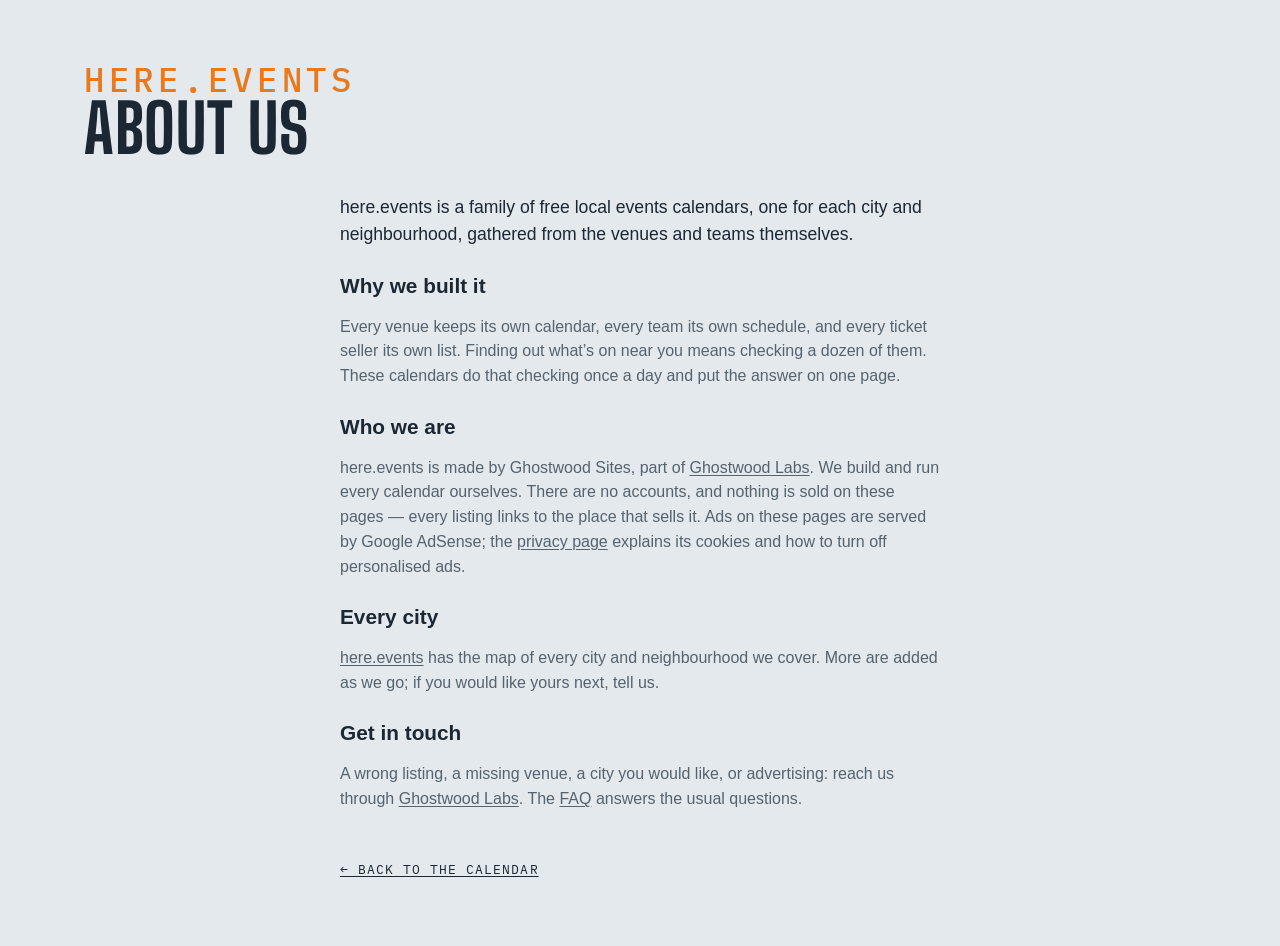
==== commit d63f0b63: "Footer: a Privacy link to here.events/privacy/; About and FAQ name AdSense instead of "no ads that f" ====
--- a/site/about.html
+++ b/site/about.html
@@ -57,7 +57,7 @@
   <p>Every venue keeps its own calendar, every team its own schedule, and every ticket seller its own list. Finding out what’s on near you means checking a dozen of them. These calendars do that checking once a day and put the answer on one page.</p>
 
   <h2>Who we are</h2>
-  <p>here.events is made by Ghostwood Sites, part of <a href="https://ghostwoodlabs.com/" rel="noopener">Ghostwood Labs</a>. We build and run every calendar ourselves. There are no accounts and no ads that follow you, and nothing is sold on these pages — every listing links to the place that sells it.</p>
+  <p>here.events is made by Ghostwood Sites, part of <a href="https://ghostwoodlabs.com/" rel="noopener">Ghostwood Labs</a>. We build and run every calendar ourselves. There are no accounts, and nothing is sold on these pages — every listing links to the place that sells it. Ads on these pages are served by Google AdSense; the <a href="https://here.events/privacy/">privacy page</a> explains its cookies and how to turn off personalised ads.</p>
 
   <h2>Every city</h2>
   <p><a href="https://here.events/">here.events</a> has the map of every city and neighbourhood we cover. More are added as we go; if you would like yours next, tell us.</p>
--- a/site/styles.css
+++ b/site/styles.css
@@ -416,6 +416,10 @@
 .fp-preset { font-size: .8rem; padding: .4em .85em; min-height: 2rem; }
 .fp-preset:hover { border-color: var(--ink-soft); }
 .fp-preset.is-on { background: var(--ink); color: var(--sky); border-color: var(--ink); }
+/* the panel's foot: Apply, pinned to the bottom edge while the panel scrolls (2026-11-05) */
+.fp-foot { position: sticky; bottom: -1rem; z-index: 1; display: flex; justify-content: flex-end; margin: 1.1rem -1.1rem -1rem; padding: .7rem 1.1rem; background: var(--mist); border-top: 1px solid var(--line); }
+.fp-foot .fp-apply { font-size: .9rem; font-weight: 600; padding: .45em 1.6em; min-height: 2.25rem; background: var(--ink); color: var(--sky); border-color: var(--ink); }
+.fp-foot .fp-apply:hover { background: color-mix(in srgb, var(--ink) 85%, var(--sky)); }
 .fp-group h3 {
   white-space: nowrap; /* never wraps (Steve, 2026-09-22) */
   font-family: var(--mono); font-size: .68rem; text-transform: uppercase;
@@ -880,6 +884,7 @@
 .pop-filter { display: flex; justify-content: center; gap: .5em; align-items: center; cursor: pointer; font-weight: 600; font-size: .88rem; margin: 0 0 .8rem; }
 .pop-filter input { accent-color: var(--ink); }
 .pop-filter[hidden] { display: none; } /* an author display beats the hidden attribute: say it outright (Teams mode has no filter to include) */
+.pop-filter-note { margin: -.45rem 0 .9rem; font-size: .68rem; } /* the filter row's footnote: the calendar keeps the filters it was added with (2026-11-05) */
 
 /* ---- share / embed: a <details> in the footer that opens UPWARD, its body
    floating over the list ---- */
@@ -989,6 +994,7 @@
 footer .foot-link { order: 1; } /* Advertise, Embed, Sources */
 footer #embed { order: 2; }
 footer #sources { order: 3; } /* a page link since 2026-10-29, still last on the row */
+footer #contact { order: 4; } /* the mailto, after Sources (2026-11-05) */
 /* the Advertise link: dressed as the Sources / Embed labels, after them */
 footer .foot-link { position: relative; top: -.5px; display: inline-flex; align-items: center; gap: .4rem; /* measured half a pixel under its neighbours' labels (Steve, 2026-09-15) */ font-family: var(--mono); font-size: .9rem; text-transform: uppercase; letter-spacing: .08em; color: var(--ink); text-decoration: none; padding: .2rem 0; white-space: nowrap; }
 footer .foot-link:hover { color: var(--ink-soft); }
@@ -1975,16 +1981,20 @@
 .lm-road { fill: none; stroke: var(--road); stroke-linecap: round; stroke-linejoin: round; stroke-width: calc(var(--u, 1) * .6); opacity: .45; }
 .lm-road-primary, .lm-road-trunk { stroke-width: calc(var(--u, 1) * .9); opacity: .6; }
 .lm-road-motorway { stroke-width: calc(var(--u, 1) * 1.5); opacity: .8; }
+.lm-boundary { fill: none; stroke: var(--lm-dot); stroke-width: calc(var(--u, 1) * 1.3); stroke-dasharray: calc(var(--u, 1) * 6) calc(var(--u, 1) * 3.5); stroke-linecap: round; stroke-linejoin: round; opacity: .7; pointer-events: none; } /* the city's or neighbourhood's own line (build-local-map.mjs `boundary`): dashed, the map dots' orange, over the roads and under the labels and pins */
 .lm-town { font-family: var(--mono); font-weight: 500; letter-spacing: .08em; text-transform: uppercase; fill: var(--ink-soft); paint-order: stroke; stroke: var(--mist); stroke-width: calc(var(--u, 1) * 3); stroke-linejoin: round; pointer-events: none; }
 .lm-town-dot { fill: var(--ink-soft); }
 .lm-water-name { font-family: var(--body); font-style: italic; letter-spacing: .04em; fill: color-mix(in srgb, var(--ink) 55%, #4da3f0); pointer-events: none; }
 .lm-peak { fill: none; stroke: var(--ink-soft); stroke-width: calc(var(--u, 1) * 1.2); stroke-linejoin: round; }
 .lm-peak-name { font-family: var(--mono); letter-spacing: .06em; fill: var(--ink-soft); opacity: .8; paint-order: stroke; stroke: var(--mist); stroke-width: calc(var(--u, 1) * 3); pointer-events: none; }
+:root { --lm-dot: #e8791d; } /* the map's dots: the Ghostwood orange, one shade per theme (Steve, 2026-10-30) */
+:root[data-theme="dark"] { --lm-dot: #f08a33; }
+@media (prefers-color-scheme: dark) { :root:not([data-theme="light"]) { --lm-dot: #f08a33; } }
 .lm-pin { cursor: pointer; outline: none; }
-.lm-pin circle { stroke: var(--mist); stroke-width: calc(var(--u, 1) * 1.6); transition: stroke-width .12s; }
-.lm-pin.is-empty circle { fill: var(--mist); stroke: var(--pin); stroke-dasharray: calc(var(--u, 1) * 2) calc(var(--u, 1) * 2); } /* nothing upcoming under the filters: a hollow ring in the room's colour */
+.lm-pin circle { fill: var(--pin); stroke: var(--mist); stroke-width: calc(var(--u, 1) * 1.6); transition: stroke-width .12s; }
+.lm-pin.is-empty circle { fill: var(--mist); stroke: var(--pin); stroke-dasharray: calc(var(--u, 1) * 2) calc(var(--u, 1) * 2); } /* nothing upcoming under the filters: a hollow ring */
 .lm-pin:hover circle, .lm-pin:focus-visible circle, .lm-pin.is-open circle { stroke: var(--ink); stroke-width: calc(var(--u, 1) * 2.4); }
-.lm-pin .lm-n { font-family: var(--mono); font-weight: 700; fill: var(--mist); text-anchor: middle; pointer-events: none; }
+.lm-pin .lm-n { font-family: var(--mono); font-weight: 700; fill: #141a20; text-anchor: middle; pointer-events: none; }
 .lm-pin.is-empty .lm-n { fill: var(--pin); }
 .lm-pin .lm-name { font-family: var(--body); font-weight: 600; fill: var(--ink); paint-order: stroke; stroke: var(--mist); stroke-width: calc(var(--u, 1) * 3.2); stroke-linejoin: round; pointer-events: none; }
 .lm-pin.is-empty .lm-name { fill: var(--ink-soft); font-weight: 500; }
@@ -1996,19 +2006,24 @@
 .lm-zoom button[data-z="me"] { margin-top: .3rem; } /* the crosshair: the visitor's own spot, a little apart from the zoom */
 .lm-zoom button.is-busy { opacity: .5; cursor: progress; }
 .lm-zoom button[aria-pressed="true"] { color: #2f7fd6; border-color: #2f7fd6; }
-.lm-city { cursor: pointer; }
-.lm-city-dot { fill: #1f8a4c; stroke: #fff; stroke-width: calc(var(--u, 1) * 1.5); }
-.lm-sign-board { fill: #0f7a45; stroke: #fff; stroke-width: calc(var(--u, 1) * 1); } /* one thin white line as the board's edge (Steve, 2026-10-26: 'the white border should actually be the border') */
-.lm-sign-hit { fill: #fff; opacity: 0; }
-.lm-city:hover .lm-sign-hit, .lm-city:focus-visible .lm-sign-hit { opacity: .14; }
-.lm-sign-name, .lm-sign-mi { font-family: var(--body); font-weight: 700; letter-spacing: .01em; fill: #fff; pointer-events: none; }
-.lm-sign-name { letter-spacing: .03em; }
+.lm-zoom button[data-z="cities"] { margin-top: .3rem; } /* Switch City (and Switch Neighbourhood under it): the other sites, a little apart from the zoom — in place of the green signposts (Steve, 2026-10-31) */
+.lm-zoom button[aria-expanded="true"] { color: var(--ink); border-color: var(--ink); }
+.lm-switch .lm-sw-list { list-style: none; margin: .1rem 0 .35rem; padding: 0; }
+.lm-switch .lm-sw-row { display: flex; align-items: baseline; gap: .55rem; padding: .45rem .1rem; border-top: 1px solid var(--line); color: var(--ink); text-decoration: none; font: 500 .9rem/1.25 var(--body); }
+.lm-switch li:first-child .lm-sw-row { border-top: 0; }
+.lm-switch a.lm-sw-row:hover .lm-sw-name, .lm-switch a.lm-sw-row:focus-visible .lm-sw-name { text-decoration: underline; text-underline-offset: .15em; }
+.lm-switch .lm-sw-name { flex: 1; min-width: 0; overflow: hidden; text-overflow: ellipsis; white-space: nowrap; }
+.lm-switch .lm-sw-tag { flex: none; font-family: var(--mono); font-size: .62rem; letter-spacing: .08em; text-transform: uppercase; color: var(--ink-soft); }
+.lm-switch .lm-sw-far { flex: none; font-family: var(--mono); font-size: .72rem; letter-spacing: .04em; color: var(--ink-soft); }
+.lm-switch .is-here .lm-sw-row { font-weight: 700; }
+.lm-switch .is-here .lm-sw-row::after { content: '✓'; flex: none; color: var(--ink-soft); }
+.lm-caption .lm-reset { font: inherit; letter-spacing: inherit; text-transform: inherit; color: var(--ink); background: none; border: 0; border-bottom: 1px solid currentColor; border-radius: 0; padding: 0; cursor: pointer; } /* the filters leave nothing on the map: one tap back to the default (Steve, 2026-10-31) */
+.lm-caption .lm-reset[hidden] { display: none; }
 .lm-me-dot { fill: #2f7fd6; stroke: var(--mist); stroke-width: calc(var(--u, 1) * 2); }
 .lm-me-acc { fill: #2f7fd6; fill-opacity: .14; stroke: #2f7fd6; stroke-opacity: .45; stroke-width: calc(var(--u, 1) * .8); animation: lm-pulse 2.4s ease-out infinite; transform-box: fill-box; transform-origin: center; }
 @keyframes lm-pulse { 0% { fill-opacity: .22; } 100% { fill-opacity: .08; } }
 .lm-pin.is-city circle { opacity: .78; } /* the rest of the city on a neighbourhood map: a shade quieter than the neighbourhood's own rooms */
 .lm-pin.is-city .lm-name { font-weight: 500; fill: var(--ink-soft); }
-.lm-pin .lm-stack { stroke: var(--mist); stroke-width: calc(var(--u, 1) * 1.6); } /* a group of venues (Steve, 2026-10-28): the next venues' discs peek out behind the first */
 .lm-pin.is-group .lm-name { font-weight: 700; }
 /* a group's card: one row a venue, folded like a reddit thread — [+] opens its next events under a thread line, [–] folds them */
 .lm-pop .lm-tree { margin: 0 0 .3rem; }
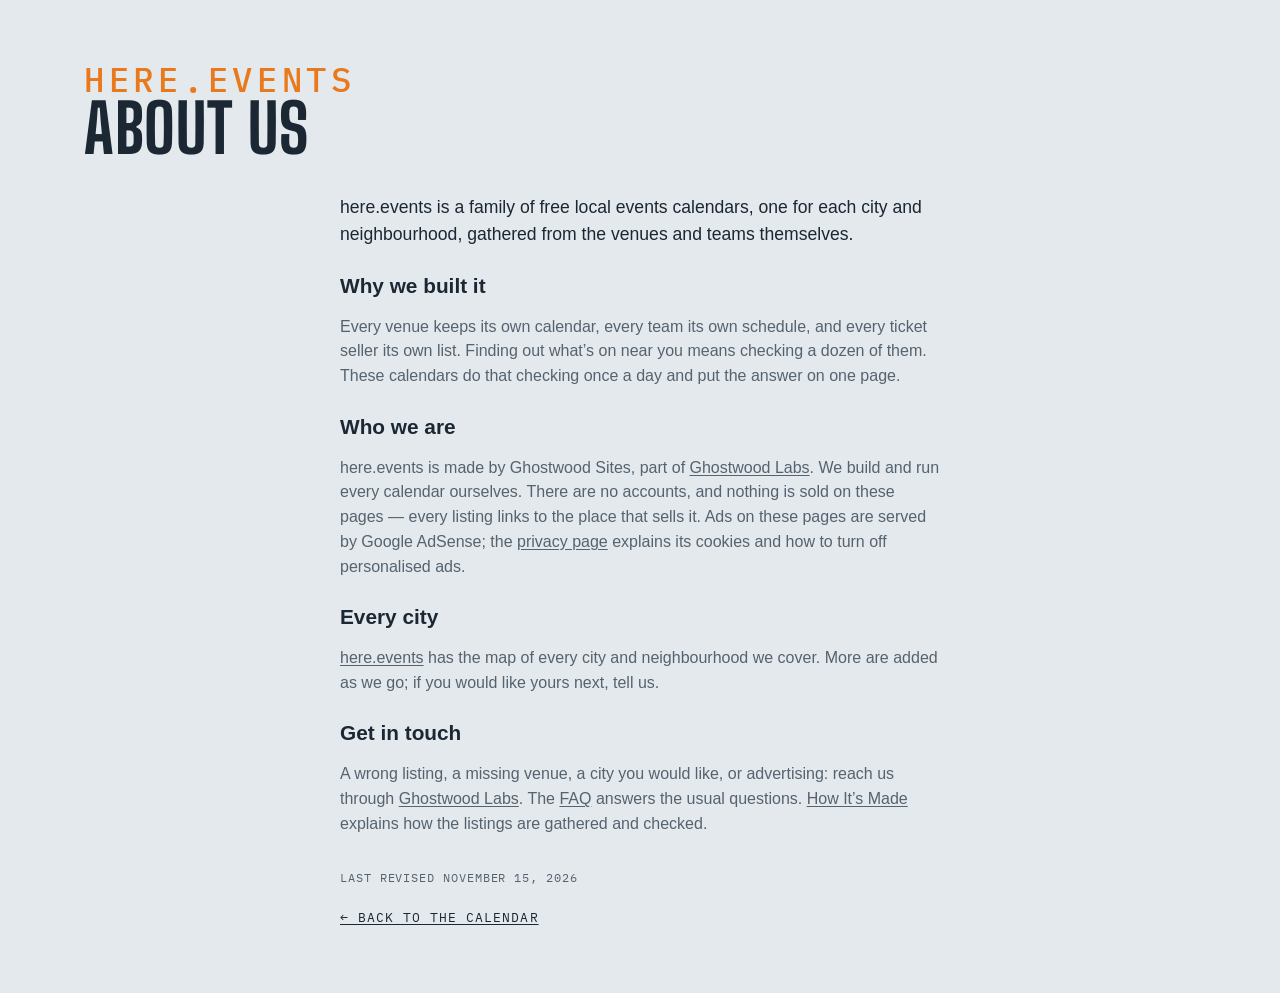
==== commit 5de4bfe0: "How It's Made page, Updated line, truthful sitemap dates A page on how the calendar is curated, link" ====
--- a/site/about.html
+++ b/site/about.html
@@ -63,8 +63,9 @@
   <p><a href="https://here.events/">here.events</a> has the map of every city and neighbourhood we cover. More are added as we go; if you would like yours next, tell us.</p>
 
   <h2>Get in touch</h2>
-  <p>A wrong listing, a missing venue, a city you would like, or advertising: reach us through <a href="https://ghostwoodlabs.com/" rel="noopener">Ghostwood Labs</a>. The <a href="faq.html">FAQ</a> answers the usual questions.</p>
+  <p>A wrong listing, a missing venue, a city you would like, or advertising: reach us through <a href="https://ghostwoodlabs.com/" rel="noopener">Ghostwood Labs</a>. The <a href="faq.html">FAQ</a> answers the usual questions. <a href="how.html">How It’s Made</a> explains how the listings are gathered and checked.</p>
 
+  <p class="ad-revised">Last revised <time datetime="2026-11-15">November 15, 2026</time></p>
   <a class="ad-back" href="./">← Back to the calendar</a>
 </main>
 </body>
--- a/site/styles.css
+++ b/site/styles.css
@@ -1009,6 +1009,11 @@
 .ad-page p, .ad-page li { color: var(--ink-soft); line-height: 1.55; }
 .ad-page ul { padding-left: 1.2rem; }
 .ad-page .ad-lead { font-size: 1.1rem; color: var(--ink); }
+.updated { margin: 1rem 0 -.6rem; font-family: var(--mono); font-size: .72rem; letter-spacing: .08em; text-transform: uppercase; color: var(--ink-soft); }
+.updated a { color: var(--ink); }
+body:has(#mapView:not([hidden])) .updated { display: none; }
+.ad-page .ad-revised { margin-top: 2rem; font-family: var(--mono); font-size: .72rem; letter-spacing: .08em; text-transform: uppercase; }
+.ad-page .ad-revised + .ad-back { margin-top: .6rem; }
 .ad-page .ad-back { display: inline-block; margin-top: 2rem; font-family: var(--mono); font-size: .8rem; text-transform: uppercase; letter-spacing: .08em; color: var(--ink); }
 footer .share summary { font-size: .9rem; white-space: nowrap; }
 .foot-inner.is-tight .share summary span, .foot-inner.is-tighter .gw-credit {
